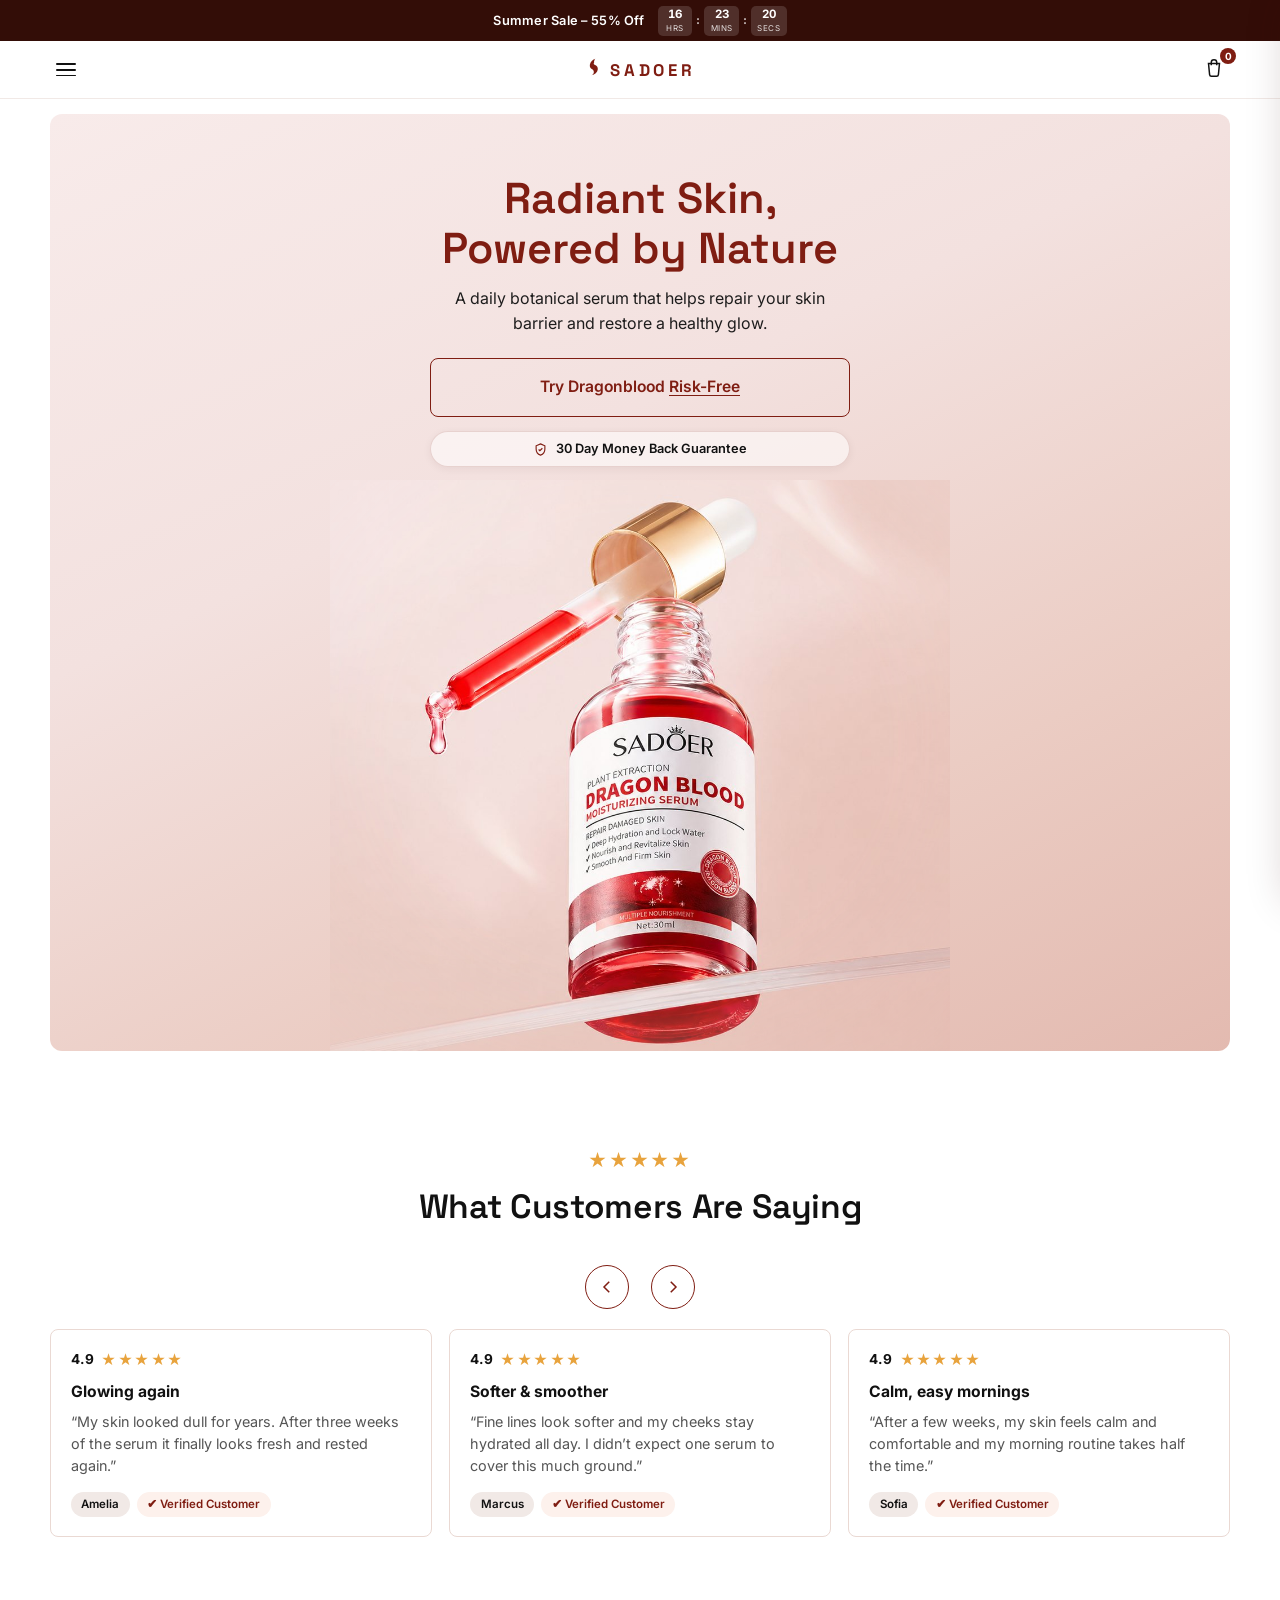
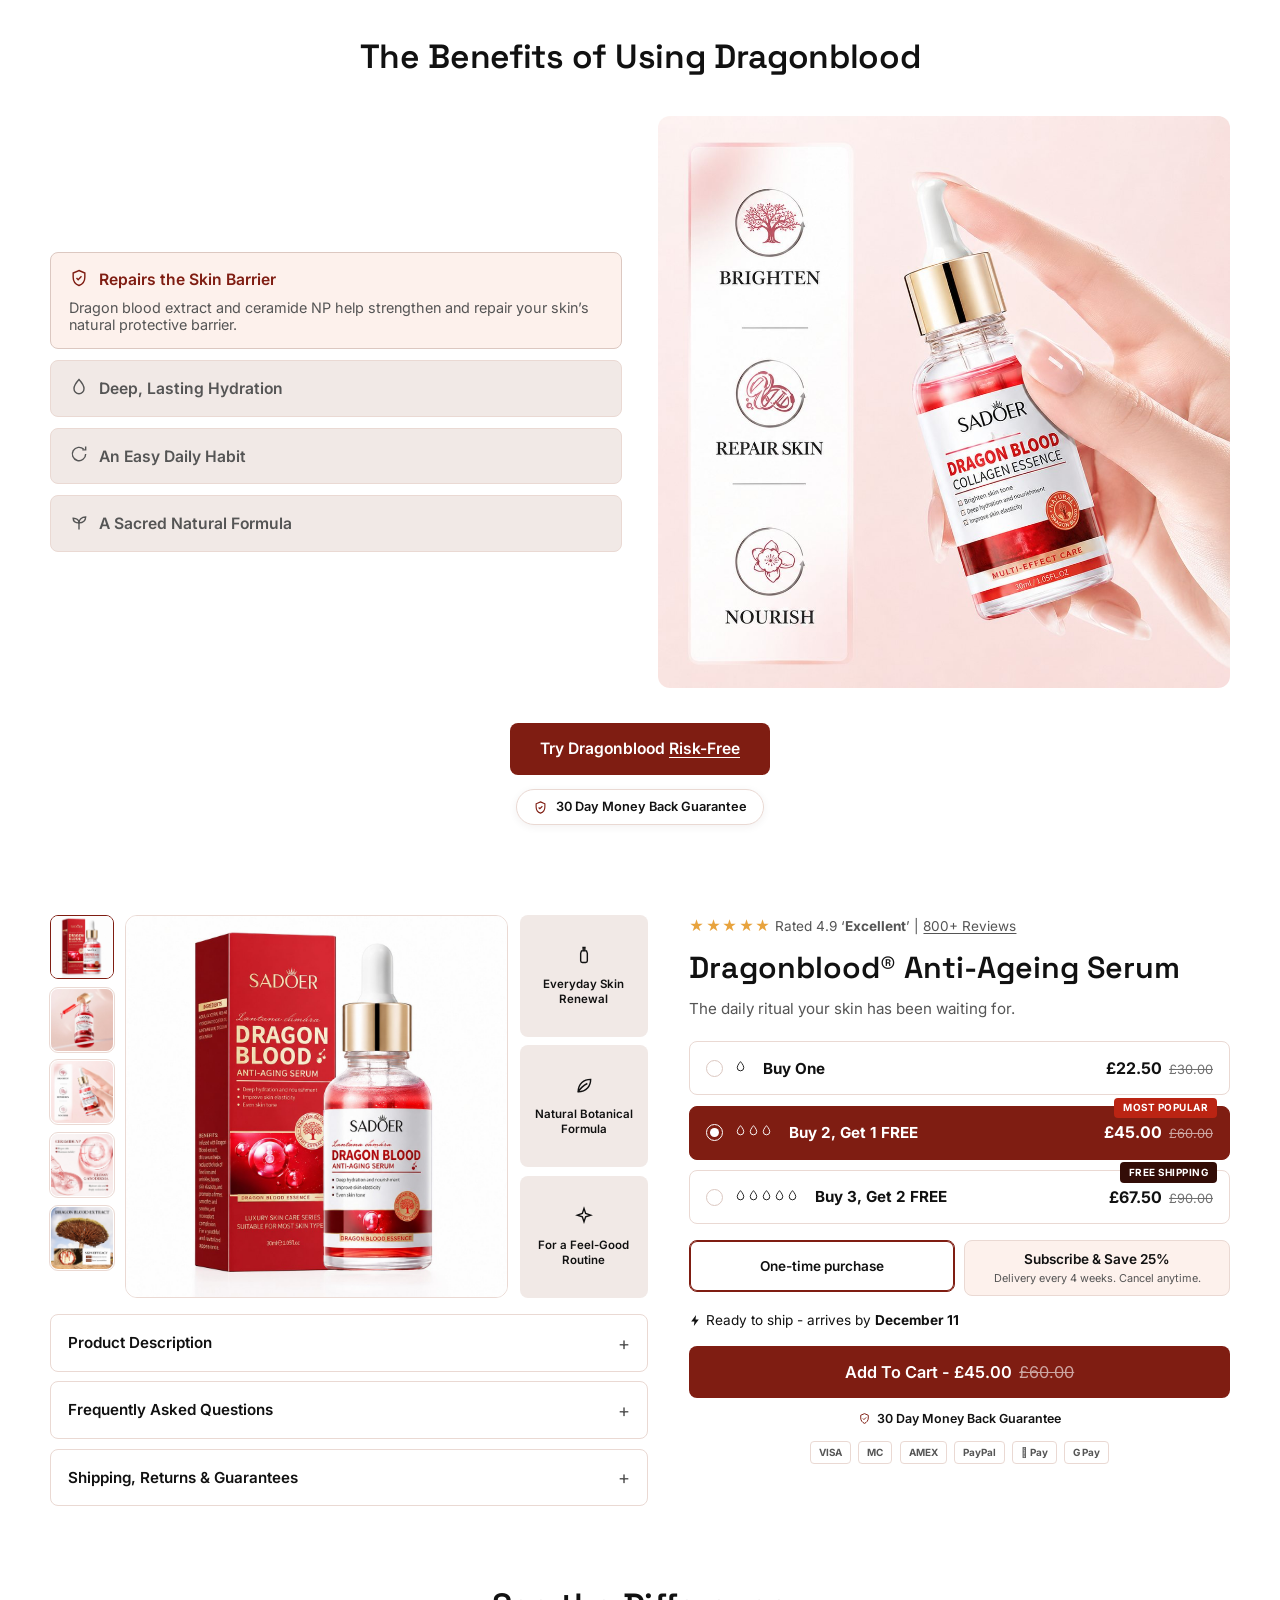
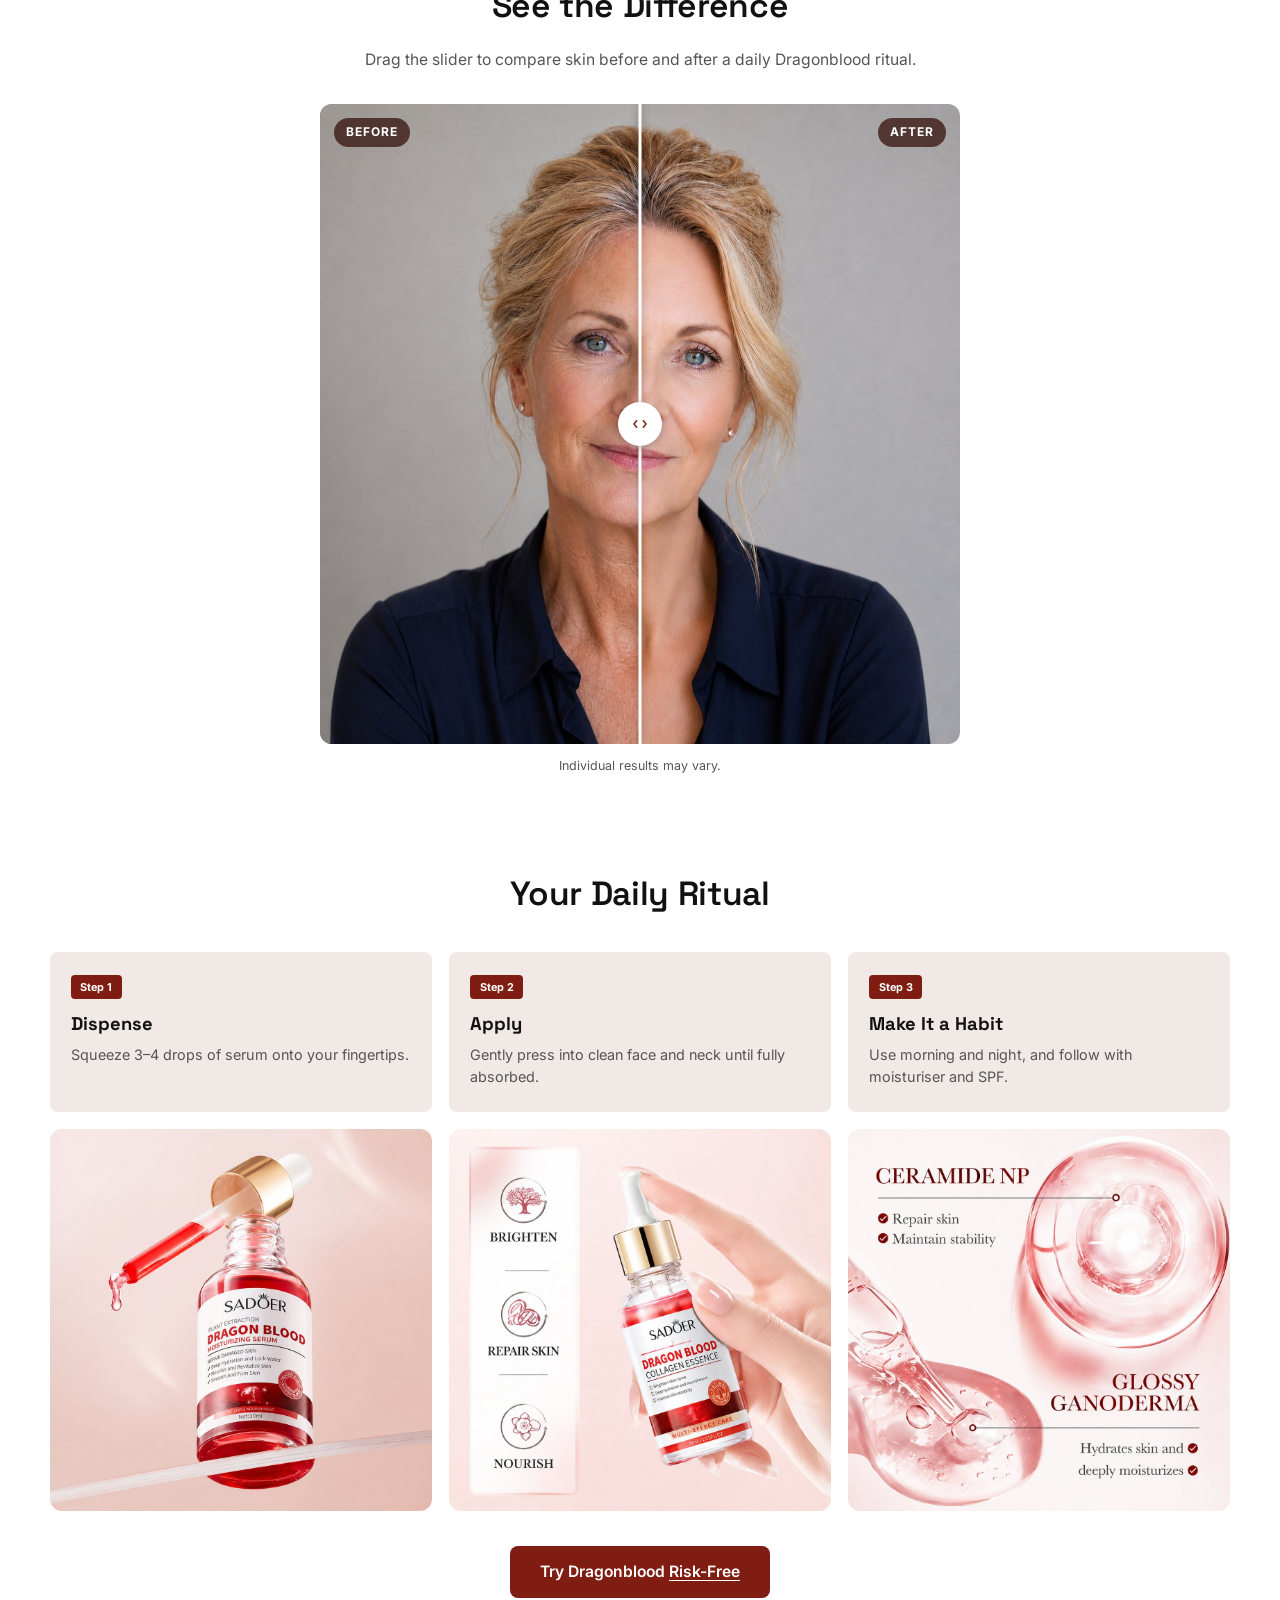
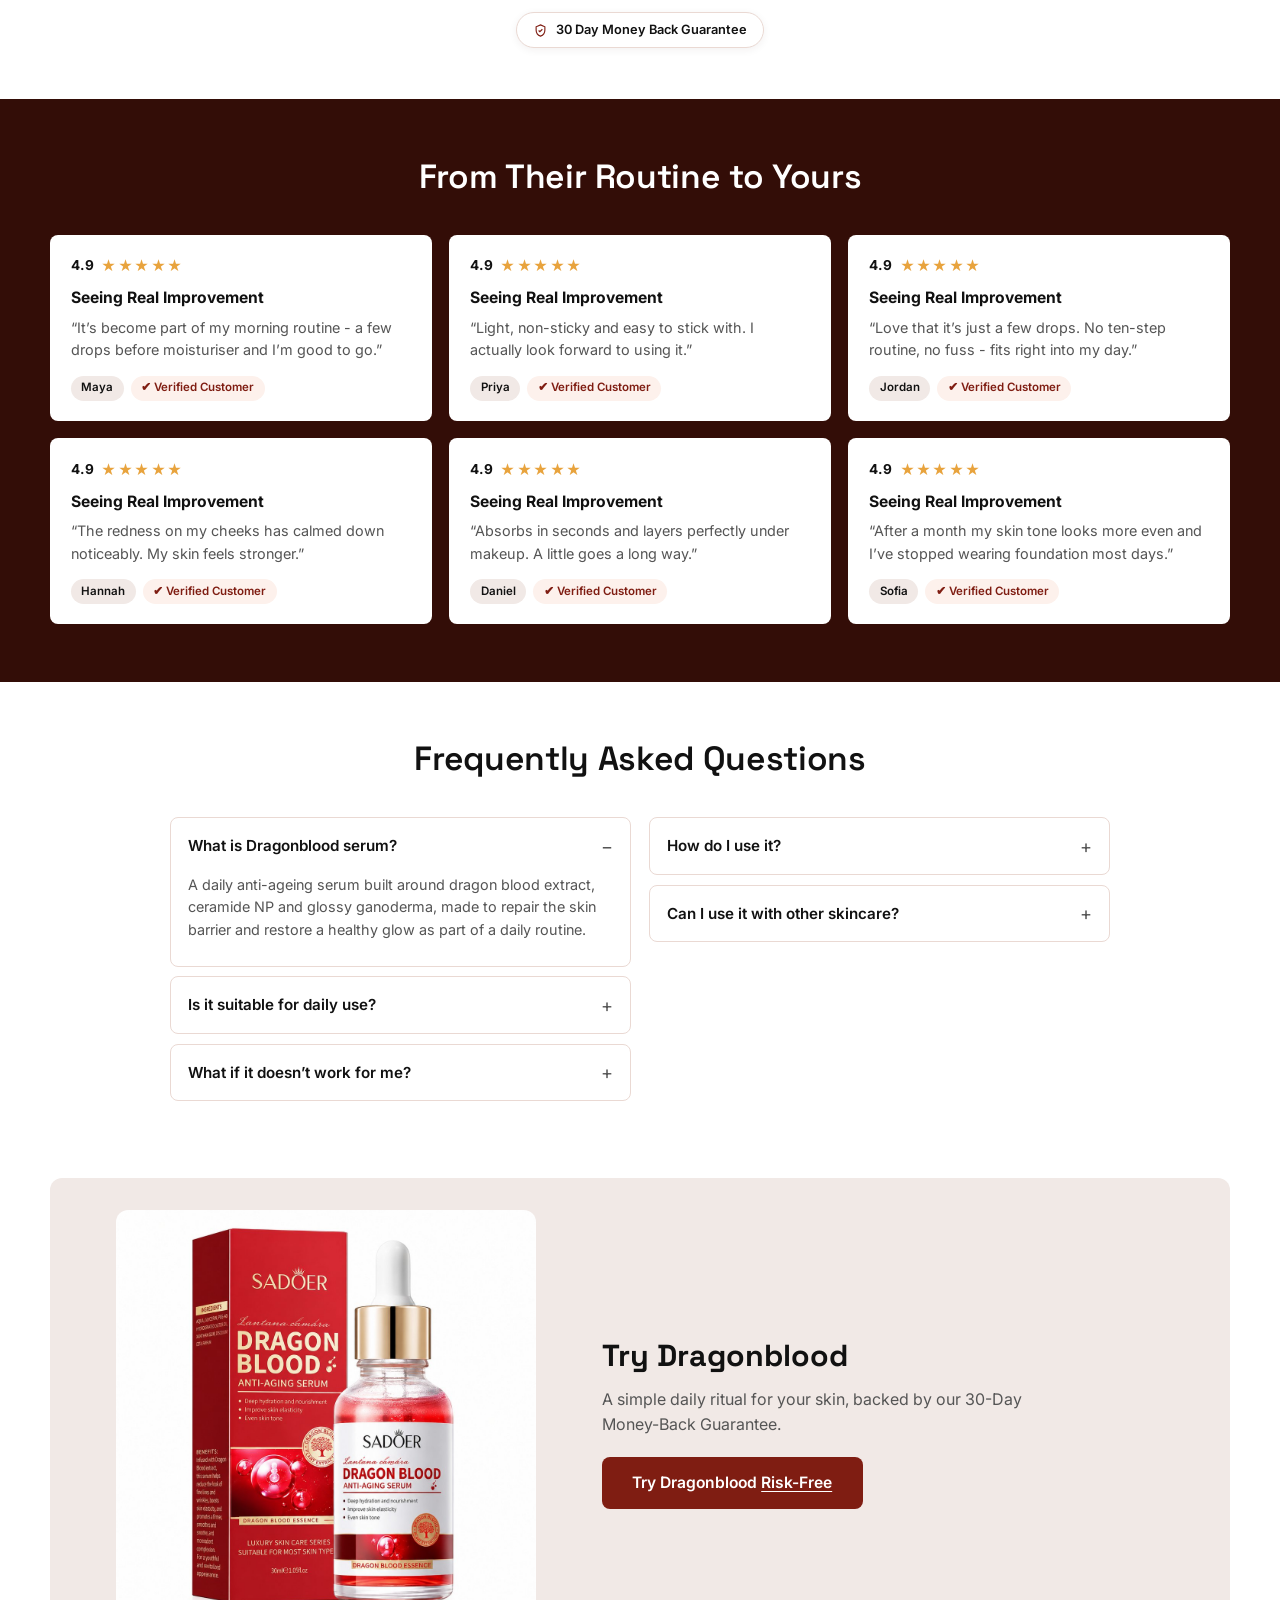
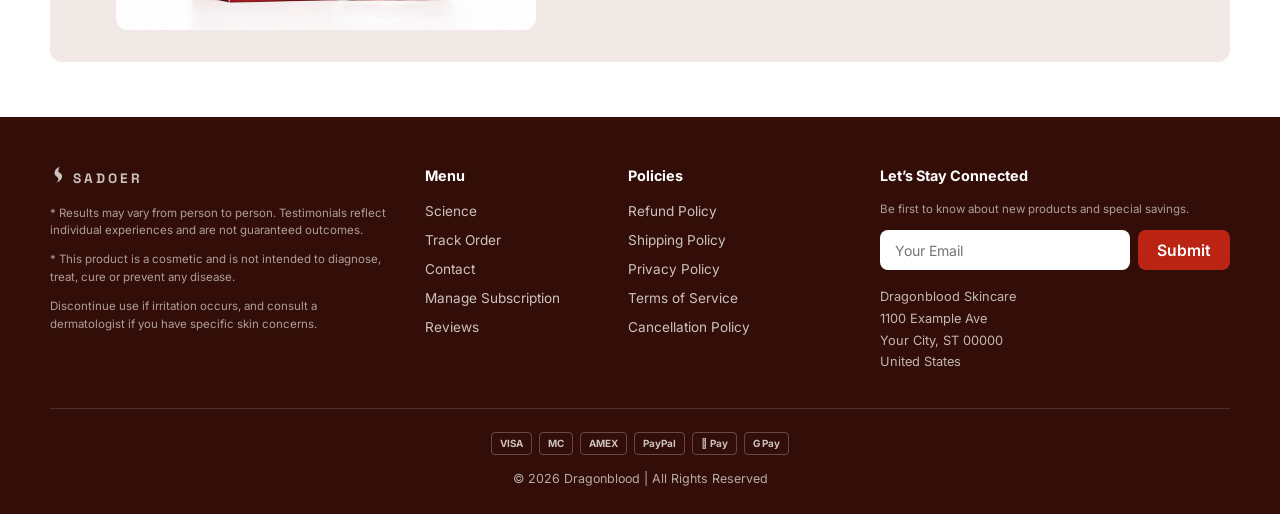
==== index.html @ 2a96d20c "Add before/after comparison slider under the buy box New 'See the Difference' section with an intera" ====
<!DOCTYPE html>
<html lang="en">
<head>
  <meta charset="UTF-8">
  <meta name="viewport" content="width=device-width, initial-scale=1.0">
  <title>Dragonblood® Anti-Ageing Serum | Radiant Skin, Powered by Nature</title>
  <meta name="description" content="Dragonblood® Anti-Ageing Serum - a daily botanical serum with dragon blood extract, ceramide NP and ganoderma to repair, hydrate and brighten your skin.">
  <link rel="preconnect" href="https://fonts.googleapis.com">
  <link rel="preconnect" href="https://fonts.gstatic.com" crossorigin>
  <link href="https://fonts.googleapis.com/css2?family=Space+Grotesk:wght@400;500;600;700&family=Inter:wght@400;500;600;700&display=swap" rel="stylesheet">
  <link rel="stylesheet" href="assets/theme.css">
  <link rel="icon" type="image/svg+xml" href="assets/favicon.svg">
  <link rel="icon" type="image/png" sizes="192x192" href="assets/favicon.png">
  <link rel="apple-touch-icon" href="assets/apple-touch-icon.png">
</head>
<body>

  <!-- ============ COUNTDOWN ANNOUNCEMENT BAR ============ -->
  <div class="countdown-bar" id="countdownBar">
    <div class="countdown-bar__inner">
      <span class="countdown-bar__label">Summer Sale &ndash; 55% Off</span>
      <div class="countdown-bar__timer" aria-label="Sale ends in">
        <span class="timer-cell"><b id="tHrs">00</b><small>Hrs</small></span>
        <span class="timer-sep">:</span>
        <span class="timer-cell"><b id="tMins">00</b><small>Mins</small></span>
        <span class="timer-sep">:</span>
        <span class="timer-cell"><b id="tSecs">00</b><small>Secs</small></span>
      </div>
    </div>
  </div>

  <!-- ============ HEADER ============ -->
  <header class="site-header" id="siteHeader">
    <div class="container site-header__inner">
      <button class="nav-toggle" id="navToggle" aria-label="Open menu" aria-expanded="false">
        <span></span><span></span><span></span>
      </button>
      <a class="logo" href="index.html"><svg viewBox="0 0 100 100" fill="currentColor" width="18" height="18"><path d="M 60 3 C 42 8, 29 22, 27 37 C 25.5 48, 30 57, 40 63 C 46 67, 49.5 72, 49 79 C 48.5 86, 44 92, 36 96.5 C 55 92, 69 79, 71 64 C 72.5 53, 67 45, 56.5 39.5 C 52 37.1, 48.9 34.9, 47.5 32.4 C 48.9 32.7, 48.7 31.9, 48.2 31.3 C 49.7 30.6, 49.7 29.5, 48.6 29.0 C 49.9 28.3, 49.9 27.6, 49.2 27.0 C 51.5 26.0, 52.0 24.9, 51.2 24.0 C 50.3 23.3, 50.0 23.0, 49.9 22.4 C 49.9 21.2, 50.3 20.5, 50.1 19.7 C 51.8 17.4, 52.4 14.8, 52.2 12.6 C 52.8 8.4, 56.0 4.8, 60 3 Z"/></svg> SADOER</a>
      <button class="cart-btn" id="cartOpen" aria-label="Open cart">
        <svg viewBox="0 0 24 24" fill="none" stroke="currentColor" stroke-width="1.6" width="22" height="22"><path d="M6 7h12l-1.2 12.2a2 2 0 0 1-2 1.8H9.2a2 2 0 0 1-2-1.8L6 7Z"/><path d="M9 9V6a3 3 0 0 1 6 0v3"/></svg>
        <span class="cart-count" id="cartCount">0</span>
      </button>
    </div>
    <nav class="menu-drawer" id="menuDrawer" aria-label="Main">
      <a href="science.html">Science</a>
      <a href="contact.html#track-order">Track Order</a>
      <a href="contact.html">Contact</a>
      <a href="manage-subscription.html">Manage Subscription</a>
      <a href="policies.html">Policies</a>
      <a href="#reviews" class="js-scroll">Reviews</a>
      <div class="menu-drawer__foot">United Kingdom | GBP £</div>
    </nav>
  </header>

  <!-- ============ HERO BANNER ============ -->
  <section class="hero">
    <div class="container">
      <div class="hero__banner hero__banner--home">
        <div class="hero__content">
          <h1>Radiant Skin,<br>Powered by Nature</h1>
          <p class="hero__sub">A daily botanical serum that helps repair your skin barrier and restore a healthy glow.</p>
          <a href="#offer" class="btn btn--hero js-scroll">Try Dragonblood <u>Risk-Free</u></a>
          <div class="guarantee-pill">
            <svg viewBox="0 0 24 24" fill="none" stroke="currentColor" stroke-width="1.8" width="15" height="15"><path d="M12 3l7 3v5c0 4.5-3 8.5-7 10-4-1.5-7-5.5-7-10V6l7-3Z"/><path d="M9 12l2 2 4-4"/></svg>
            30 Day Money Back Guarantee
          </div>
        </div>
        <img class="hero__product" src="assets/serum-dropper.jpg" alt="Dragonblood Anti-Ageing Serum with dropper" width="1100" height="1100">
      </div>
    </div>
  </section>

  <!-- ============ TESTIMONIAL STRIP ============ -->
  <section class="testimonials" id="reviews">
    <div class="container">
      <div class="stars stars--lead" aria-hidden="true">★★★★★</div>
      <h2 class="section-title">What Customers Are Saying</h2>
      <div class="carousel-nav">
        <button id="revPrev" aria-label="Previous reviews"><svg viewBox="0 0 24 24" fill="none" stroke="currentColor" stroke-width="2" width="18" height="18"><path d="M15 5l-7 7 7 7"/></svg></button>
        <button id="revNext" aria-label="Next reviews"><svg viewBox="0 0 24 24" fill="none" stroke="currentColor" stroke-width="2" width="18" height="18"><path d="M9 5l7 7-7 7"/></svg></button>
      </div>
      <div class="testimonial-track" id="reviewTrack">
        <article class="review-card">
          <div class="review-card__top"><span class="review-score">4.9</span><span class="stars">★★★★★</span></div>
          <h3>Glowing again</h3>
          <p>&ldquo;My skin looked dull for years. After three weeks of the serum it finally looks fresh and rested again.&rdquo;</p>
          <footer><span class="chip">Amelia</span><span class="chip chip--verified">✔ Verified Customer</span></footer>
        </article>
        <article class="review-card">
          <div class="review-card__top"><span class="review-score">4.9</span><span class="stars">★★★★★</span></div>
          <h3>Softer &amp; smoother</h3>
          <p>&ldquo;Fine lines look softer and my cheeks stay hydrated all day. I didn&rsquo;t expect one serum to cover this much ground.&rdquo;</p>
          <footer><span class="chip">Marcus</span><span class="chip chip--verified">✔ Verified Customer</span></footer>
        </article>
        <article class="review-card">
          <div class="review-card__top"><span class="review-score">4.9</span><span class="stars">★★★★★</span></div>
          <h3>Calm, easy mornings</h3>
          <p>&ldquo;After a few weeks, my skin feels calm and comfortable and my morning routine takes half the time.&rdquo;</p>
          <footer><span class="chip">Sofia</span><span class="chip chip--verified">✔ Verified Customer</span></footer>
        </article>
      </div>
    </div>
  </section>

  <!-- ============ BENEFITS ============ -->
  <section class="benefits">
    <div class="container">
      <h2 class="section-title">The Benefits of Using Dragonblood</h2>
      <div class="benefits__grid">
        <div class="benefits__list" id="benefitsList">
          <button class="benefit-row is-active" data-benefit="0" data-image="assets/serum-benefits.jpg">
            <span class="benefit-row__head"><span class="benefit-row__icon"><svg viewBox="0 0 24 24" fill="none" stroke="currentColor" stroke-width="1.7" width="20" height="20"><path d="M12 3l7 3v5c0 4.5-3 8.5-7 10-4-1.5-7-5.5-7-10V6l7-3Z"/><path d="M9 12l2 2 4-4"/></svg></span> Repairs the Skin Barrier</span>
            <span class="benefit-row__body">Dragon blood extract and ceramide NP help strengthen and repair your skin&rsquo;s natural protective barrier.</span>
          </button>
          <button class="benefit-row" data-benefit="1" data-image="assets/serum-ingredients.jpg">
            <span class="benefit-row__head"><span class="benefit-row__icon"><svg viewBox="0 0 24 24" fill="none" stroke="currentColor" stroke-width="1.7" width="20" height="20"><path d="M12 3s6 6.5 6 11a6 6 0 0 1-12 0c0-4.5 6-11 6-11Z"/></svg></span> Deep, Lasting Hydration</span>
            <span class="benefit-row__body">Glossy ganoderma deeply moisturises, so skin stays plump and comfortable from morning to night.</span>
          </button>
          <button class="benefit-row" data-benefit="2" data-image="assets/serum-dropper.jpg">
            <span class="benefit-row__head"><span class="benefit-row__icon"><svg viewBox="0 0 24 24" fill="none" stroke="currentColor" stroke-width="1.7" width="20" height="20"><path d="M20 12a8 8 0 1 1-2.3-5.6"/><path d="M20 3v4h-4"/></svg></span> An Easy Daily Habit</span>
            <span class="benefit-row__body">A few drops, morning and night. Simple to use every day and easy to fit into your routine.</span>
          </button>
          <button class="benefit-row" data-benefit="3" data-image="assets/tree-3.jpg">
            <span class="benefit-row__head"><span class="benefit-row__icon"><svg viewBox="0 0 24 24" fill="none" stroke="currentColor" stroke-width="1.7" width="20" height="20"><path d="M12 21v-8"/><path d="M12 13c0-4 3-7 8-7 0 4-3 7-8 7Z"/><path d="M12 13c0-3-2.5-5.5-7-5.5 0 3.5 2.5 5.5 7 5.5Z"/></svg></span> A Sacred Natural Formula</span>
            <span class="benefit-row__body">A clean, focused formula built around resin from the sacred dragon blood tree.</span>
          </button>
        </div>
        <div class="benefits__media">
          <img id="benefitsImage" src="assets/serum-benefits.jpg" alt="Dragonblood serum benefits" width="880" height="880">
        </div>
      </div>
      <div class="section-cta">
        <a href="#offer" class="btn btn--primary js-scroll">Try Dragonblood <u>Risk-Free</u></a>
        <div class="guarantee-pill guarantee-pill--light">
          <svg viewBox="0 0 24 24" fill="none" stroke="currentColor" stroke-width="1.8" width="15" height="15"><path d="M12 3l7 3v5c0 4.5-3 8.5-7 10-4-1.5-7-5.5-7-10V6l7-3Z"/><path d="M9 12l2 2 4-4"/></svg>
          30 Day Money Back Guarantee
        </div>
      </div>
    </div>
  </section>

  <!-- ============ PRODUCT / OFFER (BUY BOX) ============ -->
  <section class="product" id="offer">
    <div class="container product__inner">

      <!-- Gallery -->
      <div class="gallery-col">
        <div class="gallery">
          <div class="gallery__thumbs" id="galleryThumbs">
            <button class="thumb is-active" data-src="assets/serum-front.jpg" aria-label="View bottle front"><img src="assets/serum-front.jpg" alt=""></button>
            <button class="thumb" data-src="assets/serum-dropper.jpg" aria-label="View dropper"><img src="assets/serum-dropper.jpg" alt=""></button>
            <button class="thumb" data-src="assets/serum-benefits.jpg" aria-label="View benefits"><img src="assets/serum-benefits.jpg" alt=""></button>
            <button class="thumb" data-src="assets/serum-ingredients.jpg" aria-label="View key ingredients"><img src="assets/serum-ingredients.jpg" alt=""></button>
            <button class="thumb" data-src="assets/serum-extract.jpg" aria-label="View dragon blood extract source"><img src="assets/serum-extract.jpg" alt=""></button>
          </div>
          <div class="gallery__main">
            <img id="galleryMain" src="assets/serum-front.jpg" alt="Dragonblood Anti-Ageing Serum 30ml bottle">
          </div>
          <div class="gallery__features">
            <div class="feature-tile">
              <span class="feature-tile__icon"><svg viewBox="0 0 24 24" fill="none" stroke="currentColor" stroke-width="1.7" width="20" height="20"><path d="M10 3h4M11 3v4M13 3v4M9 7h6l1 3v9a2 2 0 0 1-2 2h-4a2 2 0 0 1-2-2v-9l1-3Z"/></svg></span>
              <span>Everyday Skin Renewal</span>
            </div>
            <div class="feature-tile">
              <span class="feature-tile__icon"><svg viewBox="0 0 24 24" fill="none" stroke="currentColor" stroke-width="1.7" width="20" height="20"><path d="M5 19C5 9 12 4 20 4c0 8-5 15-15 15Z"/><path d="M5 19c3-5 7-8 11-10"/></svg></span>
              <span>Natural Botanical Formula</span>
            </div>
            <div class="feature-tile">
              <span class="feature-tile__icon"><svg viewBox="0 0 24 24" fill="none" stroke="currentColor" stroke-width="1.7" width="20" height="20"><path d="M12 3l2 6 6 2-6 2-2 6-2-6-6-2 6-2 2-6Z"/></svg></span>
              <span>For a Feel-Good Routine</span>
            </div>
          </div>
        </div>

        <!-- Info accordions under gallery -->
        <div class="accordion accordion--product" id="productAccordion">
          <details>
            <summary>Product Description</summary>
            <div class="accordion__body">
              <p><b>What It Is</b><br>Dragonblood Anti-Ageing Serum is a lightweight botanical serum built around dragon blood extract - the deep-red resin of the dragon tree - combined with ceramide NP and glossy ganoderma. It&rsquo;s designed to repair the skin barrier, lock in moisture and smooth the look of fine lines. One bottle: 30&nbsp;ml.</p>
              <p><b>How to Use</b><br>Morning and night, apply 3&ndash;4 drops to clean, dry skin. Gently press into the face and neck until absorbed, then follow with your moisturiser and (in the morning) SPF.</p>
            </div>
          </details>
          <details>
            <summary>Frequently Asked Questions</summary>
            <div class="accordion__body">
              <p><b>What does it do?</b><br>It supports your skin&rsquo;s natural barrier, hydrates deeply and helps restore an even, healthy glow as part of a daily routine.</p>
              <p><b>Is it suitable for daily use?</b><br>Yes. The formula is lightweight and gentle, designed for use morning and night.</p>
              <p><b>Which skin types can use it?</b><br>Most skin types, including dry, combination and sensitive skin. Patch-test first if your skin is very reactive.</p>
            </div>
          </details>
          <details>
            <summary>Shipping, Returns &amp; Guarantees</summary>
            <div class="accordion__body">
              <p>We offer fast, tracked shipping. Most orders arrive within 3&ndash;5 business days. If you don&rsquo;t see or feel a difference, you&rsquo;re protected by our 30-Day Money-Back Guarantee - no questions asked.</p>
            </div>
          </details>
        </div>
      </div>

      <!-- Buy box -->
      <div class="buybox">
        <p class="rating-line"><span class="stars">★★★★★</span> Rated 4.9 &lsquo;<b>Excellent</b>&rsquo; | <a href="#reviews" class="js-scroll">800+ Reviews</a></p>
        <h2 class="buybox__title">Dragonblood® Anti-Ageing Serum</h2>
        <p class="buybox__tagline">The daily ritual your skin has been waiting for.</p>

        <!-- Bundle selector -->
        <div class="bundles" id="bundles" role="radiogroup" aria-label="Choose your bundle">
          <label class="bundle">
            <input type="radio" name="bundle" value="buy1" data-title="Buy One" data-price="22.50" data-compare="30.00" data-qty="1">
            <span class="bundle__check" aria-hidden="true"></span>
            <span class="bundle__bottles" aria-hidden="true"><svg viewBox="0 0 24 24" fill="none" stroke="currentColor" stroke-width="1.7" width="13" height="13"><path d="M12 3s6 6.5 6 11a6 6 0 0 1-12 0c0-4.5 6-11 6-11Z"/></svg></span>
            <span class="bundle__name">Buy One</span>
            <span class="bundle__right"><b class="bundle__price">£22.50</b><s class="bundle__compare">£30.00</s></span>
          </label>
          <label class="bundle">
            <input type="radio" name="bundle" value="buy2" data-title="Buy 2, Get 1 FREE" data-price="45.00" data-compare="60.00" data-qty="3" checked>
            <span class="bundle__flag">Most Popular</span>
            <span class="bundle__check" aria-hidden="true"></span>
            <span class="bundle__bottles" aria-hidden="true"><svg viewBox="0 0 24 24" fill="none" stroke="currentColor" stroke-width="1.7" width="13" height="13"><path d="M12 3s6 6.5 6 11a6 6 0 0 1-12 0c0-4.5 6-11 6-11Z"/></svg><svg viewBox="0 0 24 24" fill="none" stroke="currentColor" stroke-width="1.7" width="13" height="13"><path d="M12 3s6 6.5 6 11a6 6 0 0 1-12 0c0-4.5 6-11 6-11Z"/></svg><svg viewBox="0 0 24 24" fill="none" stroke="currentColor" stroke-width="1.7" width="13" height="13"><path d="M12 3s6 6.5 6 11a6 6 0 0 1-12 0c0-4.5 6-11 6-11Z"/></svg></span>
            <span class="bundle__name">Buy 2, Get 1 FREE</span>
            <span class="bundle__right"><b class="bundle__price">£45.00</b><s class="bundle__compare">£60.00</s></span>
          </label>
          <label class="bundle">
            <input type="radio" name="bundle" value="buy3" data-title="Buy 3, Get 2 FREE" data-price="67.50" data-compare="90.00" data-qty="5">
            <span class="bundle__flag bundle__flag--alt">Free Shipping</span>
            <span class="bundle__check" aria-hidden="true"></span>
            <span class="bundle__bottles" aria-hidden="true"><svg viewBox="0 0 24 24" fill="none" stroke="currentColor" stroke-width="1.7" width="13" height="13"><path d="M12 3s6 6.5 6 11a6 6 0 0 1-12 0c0-4.5 6-11 6-11Z"/></svg><svg viewBox="0 0 24 24" fill="none" stroke="currentColor" stroke-width="1.7" width="13" height="13"><path d="M12 3s6 6.5 6 11a6 6 0 0 1-12 0c0-4.5 6-11 6-11Z"/></svg><svg viewBox="0 0 24 24" fill="none" stroke="currentColor" stroke-width="1.7" width="13" height="13"><path d="M12 3s6 6.5 6 11a6 6 0 0 1-12 0c0-4.5 6-11 6-11Z"/></svg><svg viewBox="0 0 24 24" fill="none" stroke="currentColor" stroke-width="1.7" width="13" height="13"><path d="M12 3s6 6.5 6 11a6 6 0 0 1-12 0c0-4.5 6-11 6-11Z"/></svg><svg viewBox="0 0 24 24" fill="none" stroke="currentColor" stroke-width="1.7" width="13" height="13"><path d="M12 3s6 6.5 6 11a6 6 0 0 1-12 0c0-4.5 6-11 6-11Z"/></svg></span>
            <span class="bundle__name">Buy 3, Get 2 FREE</span>
            <span class="bundle__right"><b class="bundle__price">£67.50</b><s class="bundle__compare">£90.00</s></span>
          </label>
        </div>

        <!-- Purchase type toggle -->
        <div class="purchase-toggle" id="purchaseToggle" role="radiogroup" aria-label="Purchase type">
          <label class="purchase-opt">
            <input type="radio" name="ptype" value="onetime" checked>
            <span class="purchase-opt__label">One-time purchase</span>
          </label>
          <label class="purchase-opt">
            <input type="radio" name="ptype" value="subscribe">
            <span class="purchase-opt__label">Subscribe &amp; Save 25%<small>Delivery every 4 weeks. Cancel anytime.</small></span>
          </label>
        </div>

        <p class="ship-line"><span class="ship-line__icon"><svg viewBox="0 0 24 24" fill="currentColor" width="13" height="13" style="vertical-align:-2px"><path d="M13 2 4 14h6l-1 8 9-12h-6l1-8Z"/></svg></span> Ready to ship - arrives by <b id="arrivalDate"></b></p>

        <button class="btn btn--primary btn--block btn--atc" id="addToCart">Add To Cart - <span id="atcPrice">$59.99</span> <s id="atcCompare">$119.97</s></button>
        <p class="atc-note">
          <svg viewBox="0 0 24 24" fill="none" stroke="currentColor" stroke-width="1.8" width="13" height="13"><path d="M12 3l7 3v5c0 4.5-3 8.5-7 10-4-1.5-7-5.5-7-10V6l7-3Z"/><path d="M9 12l2 2 4-4"/></svg>
          30 Day Money Back Guarantee
        </p>
        <div class="pay-icons" aria-label="Accepted payment methods">
          <span>VISA</span><span>MC</span><span>AMEX</span><span>PayPal</span><span>&#63743; Pay</span><span>G Pay</span>
        </div>
      </div>
    </div>
  </section>

  <!-- ============ BEFORE / AFTER ============ -->
  <section class="ba">
    <div class="container">
      <h2 class="section-title">See the Difference</h2>
      <p class="sci-lead">Drag the slider to compare skin before and after a daily Dragonblood ritual.</p>
      <div class="ba-slider" id="baSlider">
        <img src="assets/after.jpg" alt="Skin after using Dragonblood serum" width="1100" height="1100">
        <img class="ba-slider__before" src="assets/before.jpg" alt="Skin before using Dragonblood serum" width="1100" height="1100">
        <div class="ba-slider__bar" aria-hidden="true"></div>
        <div class="ba-slider__grip" aria-hidden="true">
          <svg viewBox="0 0 24 24" fill="none" stroke="currentColor" stroke-width="2" width="18" height="18"><path d="M8 7l-4 5 4 5"/><path d="M16 7l4 5-4 5"/></svg>
        </div>
        <span class="ba-label ba-label--before">Before</span>
        <span class="ba-label ba-label--after">After</span>
        <input type="range" class="ba-slider__range" id="baRange" min="0" max="100" value="50" aria-label="Drag to compare before and after">
      </div>
      <p class="ba-caption">Individual results may vary.</p>
    </div>
  </section>

  <!-- ============ DAILY RITUAL ============ -->
  <section class="ritual">
    <div class="container">
      <h2 class="section-title">Your Daily Ritual</h2>
      <div class="ritual-grid">
        <article class="ritual-step">
          <div class="ritual-step__card">
            <span class="ritual-step__num">Step 1</span>
            <h3>Dispense</h3>
            <p>Squeeze 3&ndash;4 drops of serum onto your fingertips.</p>
          </div>
          <div class="ritual-step__photo"><img src="assets/serum-dropper.jpg" alt="Dropper with dragon blood serum"></div>
        </article>
        <article class="ritual-step">
          <div class="ritual-step__card">
            <span class="ritual-step__num">Step 2</span>
            <h3>Apply</h3>
            <p>Gently press into clean face and neck until fully absorbed.</p>
          </div>
          <div class="ritual-step__photo"><img src="assets/serum-benefits.jpg" alt="Serum benefits - brighten, repair skin, nourish"></div>
        </article>
        <article class="ritual-step">
          <div class="ritual-step__card">
            <span class="ritual-step__num">Step 3</span>
            <h3>Make It a Habit</h3>
            <p>Use morning and night, and follow with moisturiser and SPF.</p>
          </div>
          <div class="ritual-step__photo"><img src="assets/serum-ingredients.jpg" alt="Key ingredients - ceramide NP and glossy ganoderma"></div>
        </article>
      </div>
      <div class="section-cta">
        <a href="#offer" class="btn btn--primary js-scroll">Try Dragonblood <u>Risk-Free</u></a>
        <div class="guarantee-pill guarantee-pill--light">
          <svg viewBox="0 0 24 24" fill="none" stroke="currentColor" stroke-width="1.8" width="15" height="15"><path d="M12 3l7 3v5c0 4.5-3 8.5-7 10-4-1.5-7-5.5-7-10V6l7-3Z"/><path d="M9 12l2 2 4-4"/></svg>
          30 Day Money Back Guarantee
        </div>
      </div>
    </div>
  </section>

  <!-- ============ REVIEW WALL (DARK) ============ -->
  <section class="review-wall">
    <div class="container">
      <h2 class="section-title section-title--light">From Their Routine to Yours</h2>
      <div class="testimonial-grid testimonial-grid--wall" id="reviewWall">
        <article class="review-card">
          <div class="review-card__top"><span class="review-score">4.9</span><span class="stars">★★★★★</span></div>
          <h3>Seeing Real Improvement</h3>
          <p>&ldquo;It&rsquo;s become part of my morning routine - a few drops before moisturiser and I&rsquo;m good to go.&rdquo;</p>
          <footer><span class="chip">Maya</span><span class="chip chip--verified">✔ Verified Customer</span></footer>
        </article>
        <article class="review-card">
          <div class="review-card__top"><span class="review-score">4.9</span><span class="stars">★★★★★</span></div>
          <h3>Seeing Real Improvement</h3>
          <p>&ldquo;Light, non-sticky and easy to stick with. I actually look forward to using it.&rdquo;</p>
          <footer><span class="chip">Priya</span><span class="chip chip--verified">✔ Verified Customer</span></footer>
        </article>
        <article class="review-card">
          <div class="review-card__top"><span class="review-score">4.9</span><span class="stars">★★★★★</span></div>
          <h3>Seeing Real Improvement</h3>
          <p>&ldquo;Love that it&rsquo;s just a few drops. No ten-step routine, no fuss - fits right into my day.&rdquo;</p>
          <footer><span class="chip">Jordan</span><span class="chip chip--verified">✔ Verified Customer</span></footer>
        </article>
        <article class="review-card">
          <div class="review-card__top"><span class="review-score">4.9</span><span class="stars">★★★★★</span></div>
          <h3>Seeing Real Improvement</h3>
          <p>&ldquo;The redness on my cheeks has calmed down noticeably. My skin feels stronger.&rdquo;</p>
          <footer><span class="chip">Hannah</span><span class="chip chip--verified">✔ Verified Customer</span></footer>
        </article>
        <article class="review-card">
          <div class="review-card__top"><span class="review-score">4.9</span><span class="stars">★★★★★</span></div>
          <h3>Seeing Real Improvement</h3>
          <p>&ldquo;Absorbs in seconds and layers perfectly under makeup. A little goes a long way.&rdquo;</p>
          <footer><span class="chip">Daniel</span><span class="chip chip--verified">✔ Verified Customer</span></footer>
        </article>
        <article class="review-card">
          <div class="review-card__top"><span class="review-score">4.9</span><span class="stars">★★★★★</span></div>
          <h3>Seeing Real Improvement</h3>
          <p>&ldquo;After a month my skin tone looks more even and I&rsquo;ve stopped wearing foundation most days.&rdquo;</p>
          <footer><span class="chip">Sofia</span><span class="chip chip--verified">✔ Verified Customer</span></footer>
        </article>
      </div>
    </div>
  </section>

  <!-- ============ FAQ ============ -->
  <section class="faq">
    <div class="container">
      <h2 class="section-title">Frequently Asked Questions</h2>
      <div class="faq__cols">
        <div class="accordion accordion--faq">
          <details open>
            <summary>What is Dragonblood serum?</summary>
            <div class="accordion__body"><p>A daily anti-ageing serum built around dragon blood extract, ceramide NP and glossy ganoderma, made to repair the skin barrier and restore a healthy glow as part of a daily routine.</p></div>
          </details>
          <details>
            <summary>Is it suitable for daily use?</summary>
            <div class="accordion__body"><p>Yes, it is designed to fit into a simple daily skincare routine, morning and night.</p></div>
          </details>
          <details>
            <summary>What if it doesn&rsquo;t work for me?</summary>
            <div class="accordion__body"><p>You&rsquo;re covered by our 30-Day Money-Back Guarantee - contact us for a full refund, no questions asked.</p></div>
          </details>
        </div>
        <div class="accordion accordion--faq">
          <details>
            <summary>How do I use it?</summary>
            <div class="accordion__body"><p>Apply 3&ndash;4 drops to clean skin morning and night, then follow with moisturiser and SPF in the morning.</p></div>
          </details>
          <details>
            <summary>Can I use it with other skincare?</summary>
            <div class="accordion__body"><p>In most routines yes - apply after cleansing, before moisturiser. Introduce gradually if you use strong actives.</p></div>
          </details>
        </div>
      </div>
    </div>
  </section>

  <!-- ============ FINAL GUARANTEE CTA ============ -->
  <section class="guarantee">
    <div class="container">
      <div class="guarantee__card">
        <div class="guarantee__media">
          <img src="assets/serum-front.jpg" alt="Dragonblood Anti-Ageing Serum with packaging">
        </div>
        <div class="guarantee__copy">
          <h2>Try Dragonblood</h2>
          <p>A simple daily ritual for your skin, backed by our 30-Day Money-Back Guarantee.</p>
          <a href="#offer" class="btn btn--primary js-scroll">Try Dragonblood <u>Risk-Free</u></a>
        </div>
      </div>
    </div>
  </section>

  <!-- ============ FOOTER ============ -->
  <footer class="site-footer">
    <div class="container">
      <div class="footer-grid">
        <div class="footer-col footer-col--brand">
          <a class="logo logo--footer" href="index.html"><svg viewBox="0 0 100 100" fill="currentColor" width="17" height="17"><path d="M 60 3 C 42 8, 29 22, 27 37 C 25.5 48, 30 57, 40 63 C 46 67, 49.5 72, 49 79 C 48.5 86, 44 92, 36 96.5 C 55 92, 69 79, 71 64 C 72.5 53, 67 45, 56.5 39.5 C 52 37.1, 48.9 34.9, 47.5 32.4 C 48.9 32.7, 48.7 31.9, 48.2 31.3 C 49.7 30.6, 49.7 29.5, 48.6 29.0 C 49.9 28.3, 49.9 27.6, 49.2 27.0 C 51.5 26.0, 52.0 24.9, 51.2 24.0 C 50.3 23.3, 50.0 23.0, 49.9 22.4 C 49.9 21.2, 50.3 20.5, 50.1 19.7 C 51.8 17.4, 52.4 14.8, 52.2 12.6 C 52.8 8.4, 56.0 4.8, 60 3 Z"/></svg> SADOER</a>
          <p>* Results may vary from person to person. Testimonials reflect individual experiences and are not guaranteed outcomes.</p>
          <p>* This product is a cosmetic and is not intended to diagnose, treat, cure or prevent any disease.</p>
          <p>Discontinue use if irritation occurs, and consult a dermatologist if you have specific skin concerns.</p>
        </div>
        <div class="footer-col">
          <h4>Menu</h4>
          <a href="science.html">Science</a>
          <a href="contact.html#track-order">Track Order</a>
          <a href="contact.html">Contact</a>
          <a href="manage-subscription.html">Manage Subscription</a>
          <a href="#reviews" class="js-scroll">Reviews</a>
        </div>
        <div class="footer-col">
          <h4>Policies</h4>
          <a href="policies.html#refunds">Refund Policy</a>
          <a href="policies.html#shipping">Shipping Policy</a>
          <a href="policies.html#privacy">Privacy Policy</a>
          <a href="policies.html#terms">Terms of Service</a>
          <a href="policies.html#cancellation">Cancellation Policy</a>
        </div>
        <div class="footer-col footer-col--news">
          <h4>Let&rsquo;s Stay Connected</h4>
          <p>Be first to know about new products and special savings.</p>
          <form class="newsletter" id="newsletterForm">
            <input type="email" placeholder="Your Email" required aria-label="Email address">
            <button class="btn btn--primary" type="submit">Submit</button>
          </form>
          <p class="newsletter__thanks is-hidden" id="newsletterThanks">Thanks - you&rsquo;re on the list! 🎉</p>
          <address>
            Dragonblood Skincare<br>
            1100 Example Ave<br>
            Your City, ST 00000<br>
            United States
          </address>
        </div>
      </div>
      <div class="footer-legal">
        <div class="pay-icons pay-icons--footer" aria-label="Accepted payment methods">
          <span>VISA</span><span>MC</span><span>AMEX</span><span>PayPal</span><span>&#63743; Pay</span><span>G Pay</span>
        </div>
        <p class="copyright">© 2026 Dragonblood | All Rights Reserved</p>
      </div>
    </div>
  </footer>

  <!-- ============ STICKY MOBILE ATC ============ -->
  <div class="sticky-atc" id="stickyAtc" aria-hidden="true">
    <img src="assets/serum-front.jpg" alt="">
    <div class="sticky-atc__info">
      <b>Dragonblood® Serum</b>
      <span id="stickyPrice">£45.00</span>
    </div>
    <a href="#offer" class="btn btn--primary js-scroll">Get Offer</a>
  </div>

  <!-- ============ CART DRAWER ============ -->
  <div class="cart-overlay" id="cartOverlay" hidden></div>
  <aside class="cart-drawer" id="cartDrawer" aria-label="Shopping cart" aria-hidden="true">
    <header class="cart-drawer__head">
      <h3>Your Cart</h3>
      <button class="cart-drawer__close" id="cartClose" aria-label="Close cart">✕</button>
    </header>
    <div class="cart-drawer__body" id="cartBody">
      <p class="cart-empty" id="cartEmpty">Your Cart Is Empty<br><button class="btn btn--ghost js-continue" id="continueShopping">Continue Shopping</button></p>
      <ul class="cart-items" id="cartItems"></ul>
    </div>
    <footer class="cart-drawer__foot" id="cartFoot" hidden>
      <div class="cart-total"><span>Subtotal</span><b id="cartTotal">$0.00</b></div>
      <p class="cart-note">Shipping calculated at checkout · 30 Day Money Back Guarantee</p>
      <button class="btn btn--primary btn--block" id="checkoutBtn">Checkout</button>
    </footer>
  </aside>

  <script src="assets/theme.js"></script>
</body>
</html>
---- assets/theme.css ----
/* ==========================================================================
   Dragonblood® storefront - layout matched to a one-product DTC funnel,
   brand greens remapped to blood reds.
   ========================================================================== */

:root {
  /* red palette (mapped from the reference's green tokens at equal depth) */
  --red-950: #330d07;   /* announcement bar, near-black red   (was #062d1e) */
  --red-900: #7f1d12;   /* primary buttons, dark sections     (was #154b32) */
  --red-800: #96261a;   /* hover / secondary dark             (was #1d583e) */
  --accent:  #bb2413;   /* bundle accent                      (was #199b62) */
  --accent-soft: #e05c4a;
  --tint:    #fdf1ec;   /* pale red tint                      (was #f2fffa) */
  --sage:    #ead9d3;   /* soft border                        (was #dce4e0) */
  --sage-2:  #dcc8c1;   /* border-2                           (was #d3ddd8) */
  --mist:    #f1e9e6;   /* light gray-red bg                  (was #eaefed) */
  --ink: #111111;
  --ink-soft: #555555;
  --white: #ffffff;
  --gold: #e8a33d;
  --radius: 12px;
  --radius-sm: 8px;
  --font-display: "Space Grotesk", "Inter", sans-serif;
  --font-body: "Inter", -apple-system, BlinkMacSystemFont, "Segoe UI", sans-serif;
}

* { margin: 0; padding: 0; box-sizing: border-box; }
html { scroll-behavior: smooth; }
body {
  font-family: var(--font-body);
  color: var(--ink);
  background: var(--white);
  line-height: 1.55;
  -webkit-font-smoothing: antialiased;
}
img { max-width: 100%; height: auto; display: block; }
a { color: inherit; text-decoration: none; }
button { font-family: inherit; cursor: pointer; }

.container { width: min(1180px, 94%); margin-inline: auto; }
.is-hidden { display: none !important; }

/* ---------- typography ---------- */
h1, h2, h3, .logo { font-family: var(--font-display); }
.section-title {
  font-size: clamp(1.5rem, 3vw, 2.1rem);
  font-weight: 600;
  text-align: center;
  margin-bottom: 2rem;
  color: var(--ink);
  letter-spacing: -0.01em;
}
.section-title--light { color: #fff; }

/* ---------- buttons ---------- */
.btn {
  display: inline-block;
  border: 0;
  border-radius: var(--radius-sm);
  font-weight: 600;
  font-size: 0.98rem;
  padding: 0.85rem 1.9rem;
  transition: background 0.15s ease, transform 0.15s ease;
  text-align: center;
}
.btn u { text-underline-offset: 3px; }
.btn--primary { background: var(--red-900); color: #fff; }
.btn--primary:hover { background: var(--red-800); }
.btn--ghost {
  background: transparent;
  color: var(--red-900);
  border: 1.5px solid var(--red-900);
}
.btn--ghost:hover { background: var(--tint); }
.btn--block { display: block; width: 100%; }

/* ---------- guarantee pill ---------- */
.guarantee-pill {
  display: inline-flex; align-items: center; gap: 0.45rem;
  background: #fff;
  border: 1px solid var(--sage);
  border-radius: 999px;
  padding: 0.45rem 1rem;
  font-size: 0.8rem; font-weight: 600; color: var(--ink);
  box-shadow: 0 2px 8px rgba(51, 13, 7, 0.06);
}
.guarantee-pill svg { color: var(--red-900); flex: none; }
.guarantee-pill--light { margin-top: 0.9rem; }

/* ---------- countdown bar ---------- */
.countdown-bar {
  background: var(--red-950);
  color: #fff;
  padding: 0.35rem 1rem;
}
.countdown-bar__inner {
  display: flex; align-items: center; justify-content: center;
  gap: 0.9rem; flex-wrap: wrap;
}
.countdown-bar__label { font-weight: 600; font-size: 0.8rem; letter-spacing: 0.02em; }
.countdown-bar__timer { display: flex; align-items: center; gap: 0.25rem; }
.timer-cell {
  display: inline-flex; flex-direction: column; align-items: center;
  background: rgba(255, 255, 255, 0.14);
  border-radius: 5px; padding: 0.1rem 0.4rem; min-width: 34px;
}
.timer-cell b { font-size: 0.72rem; line-height: 1.25; font-variant-numeric: tabular-nums; }
.timer-cell small { font-size: 0.5rem; text-transform: uppercase; letter-spacing: 0.06em; opacity: 0.85; }
.timer-sep { font-weight: 700; opacity: 0.7; font-size: 0.75rem; }

/* ---------- header ---------- */
.site-header {
  position: sticky; top: 0; z-index: 60;
  background: #fff;
  border-bottom: 1px solid var(--mist);
}
.site-header__inner {
  display: grid;
  grid-template-columns: 1fr auto 1fr;
  align-items: center;
  padding: 0.7rem 0;
}
.nav-toggle {
  justify-self: start;
  display: flex; background: none; border: 0;
  flex-direction: column; gap: 4px; padding: 6px;
}
.nav-toggle span { width: 20px; height: 1.8px; background: var(--ink); border-radius: 2px; }
.logo {
  justify-self: center;
  font-size: 1.05rem; font-weight: 700;
  color: var(--red-900);
  letter-spacing: 0.22em;
}
.logo--footer { color: #fff; letter-spacing: 0.22em; font-size: 1rem; }
.cart-btn {
  justify-self: end;
  position: relative; background: none; border: 0;
  color: var(--ink); padding: 0.3rem;
}
.cart-count {
  position: absolute; top: -4px; right: -6px;
  background: var(--red-900); color: #fff;
  font-size: 0.62rem; font-weight: 700;
  border-radius: 999px; min-width: 16px; height: 16px;
  display: grid; place-items: center; padding: 0 4px;
}
.menu-drawer {
  display: none;
  position: fixed;
  inset: 0;
  top: var(--header-h, 57px);
  z-index: 55;
  background: #fff;
  flex-direction: column;
  padding: 1.6rem 0 0;
  overflow-y: auto;
}
.menu-drawer.is-open { display: flex; }
.menu-drawer a {
  padding: 0.95rem 6%;
  font-weight: 500;
  font-size: 1.45rem;
  font-family: var(--font-display);
  color: var(--ink);
}
.menu-drawer a:hover { background: var(--tint); color: var(--red-900); }
.menu-drawer__foot {
  margin-top: auto;
  background: var(--mist);
  border-radius: var(--radius) var(--radius) 0 0;
  padding: 1.4rem 6% 2.2rem;
  font-size: 0.95rem;
  color: var(--ink-soft);
}
.nav-toggle span { transition: transform 0.2s ease, opacity 0.2s ease; }
.nav-toggle.is-open span:nth-child(1) { transform: translateY(6px) rotate(45deg); }
.nav-toggle.is-open span:nth-child(2) { opacity: 0; }
.nav-toggle.is-open span:nth-child(3) { transform: translateY(-5.6px) rotate(-45deg); }
/* inline nav used on secondary pages */
.site-nav { justify-self: end; display: flex; gap: 1.3rem; }
.site-nav a { font-weight: 500; font-size: 0.9rem; color: var(--ink-soft); }
.site-nav a:hover { color: var(--red-900); }
.site-header__inner:has(.site-nav) { grid-template-columns: auto 1fr; }

/* ---------- hero banner ---------- */
.hero { padding: 0.9rem 0 2.6rem; background: #fff; }
.hero__banner {
  position: relative;
  border-radius: var(--radius);
  overflow: hidden;
  min-height: 430px;
  background: var(--tint);
  display: flex; align-items: center;
}
.hero__photo {
  position: absolute; inset: 0;
  width: 100%; height: 100%;
  object-fit: cover;
  object-position: 70% center;
}
.hero__scrim {
  position: absolute; inset: 0;
  background: linear-gradient(90deg, rgba(253, 244, 245, 0.96) 0%, rgba(253, 244, 245, 0.72) 42%, rgba(253, 244, 245, 0) 72%);
}
.hero__content {
  position: relative;
  padding: 3rem clamp(1.5rem, 5vw, 4rem);
  max-width: 34rem;
  color: var(--ink);
}
.hero__content h1 { color: var(--red-900); }
/* science page keeps the dark cinematic hero */
.hero__banner--science .hero__scrim {
  background: linear-gradient(90deg, rgba(51, 13, 7, 0.78) 0%, rgba(51, 13, 7, 0.42) 45%, rgba(51, 13, 7, 0.05) 75%);
}
.hero__banner--science .hero__content { color: #fff; }
.hero__banner--science .hero__content h1 { color: #fff; }
.hero__content h1 {
  font-size: clamp(1.9rem, 3.6vw, 2.7rem);
  font-weight: 600; line-height: 1.15;
  margin-bottom: 0.8rem;
}
.hero__sub { font-size: 1rem; opacity: 0.94; margin-bottom: 1.4rem; max-width: 26rem; }
.hero .guarantee-pill { display: flex; width: fit-content; margin-top: 0.9rem; }


/* home cover: centered copy above, product below, seamless bg */
.hero__banner--home {
  flex-direction: column;
  align-items: center;
  text-align: center;
  background: linear-gradient(155deg, #f8ebea 0%, #f3e1df 38%, #ebccc3 72%, #e3bab0 100%);
  padding-top: 2.6rem;
  min-height: 0;
}
.hero__banner--home .hero__content {
  padding: 1.2rem clamp(1.2rem, 4vw, 3rem) 0.4rem;
  max-width: 40rem;
  display: grid; justify-items: center;
}
.hero__banner--home .hero__sub { margin-inline: auto; }
.hero__banner--home .btn--hero {
  background: transparent;
  color: var(--red-900);
  border: 1.8px solid var(--red-900);
  min-width: min(420px, 80vw);
  padding: 1rem 2rem;
}
.hero__banner--home .btn--hero:hover { background: rgba(127, 29, 18, 0.06); }
.hero__banner--home .guarantee-pill {
  background: rgba(255, 255, 255, 0.55);
  border-color: rgba(127, 29, 18, 0.15);
  min-width: min(420px, 80vw);
  justify-content: center;
}
.hero__product {
  width: min(620px, 100%);
  margin-top: 0.4rem;
  display: block;
  aspect-ratio: 1 / 0.92;
  object-fit: cover;
  object-position: 56% 42%;
  -webkit-mask-image: radial-gradient(105% 105% at 50% 46%, #000 38%, transparent 86%);
  mask-image: radial-gradient(105% 105% at 50% 46%, #000 38%, transparent 86%);
}

/* ---------- testimonial cards ---------- */
.testimonials { padding: 3.4rem 0; }
.stars { color: var(--gold); letter-spacing: 0.1em; font-size: 0.9rem; }
.stars--lead { text-align: center; font-size: 1.15rem; margin-bottom: 0.4rem; }
.testimonial-grid { display: grid; grid-template-columns: repeat(3, 1fr); gap: 1.1rem; }
.review-card {
  background: #fff;
  border: 1px solid var(--sage);
  border-radius: var(--radius-sm);
  padding: 1.2rem 1.25rem;
  display: flex; flex-direction: column;
}
.review-card__top { display: flex; align-items: center; gap: 0.45rem; margin-bottom: 0.55rem; }
.review-score { font-weight: 700; font-size: 0.85rem; }
.review-card h3 { font-size: 0.98rem; margin-bottom: 0.4rem; font-family: var(--font-body); font-weight: 700; }
.review-card p { font-size: 0.9rem; color: var(--ink-soft); flex: 1; }
.review-card footer { margin-top: 0.9rem; display: flex; gap: 0.45rem; flex-wrap: wrap; }
.chip {
  display: inline-block;
  background: var(--mist);
  border-radius: 999px;
  font-size: 0.72rem; font-weight: 600;
  padding: 0.22rem 0.65rem;
  color: var(--ink);
}
.chip--verified { background: var(--tint); color: var(--red-900); }

/* ---------- review carousel ---------- */
.carousel-nav {
  display: flex; justify-content: center; gap: 1.4rem;
  margin-bottom: 1.2rem;
}
.carousel-nav button {
  width: 44px; height: 44px;
  border-radius: 50%;
  border: 1.5px solid var(--red-900);
  background: #fff; color: var(--red-900);
  display: grid; place-items: center;
  transition: background 0.15s;
}
.carousel-nav button:hover { background: var(--tint); }
.testimonial-track {
  display: flex; gap: 1.1rem;
  overflow-x: auto;
  scroll-snap-type: x mandatory;
  scroll-behavior: smooth;
  -webkit-overflow-scrolling: touch;
  scrollbar-width: none;
  padding-bottom: 0.3rem;
}
.testimonial-track::-webkit-scrollbar { display: none; }
.testimonial-track .review-card {
  flex: 0 0 calc((100% - 2.2rem) / 3);
  scroll-snap-align: start;
}
@media (max-width: 900px) {
  .testimonial-track .review-card { flex: 0 0 calc((100% - 1.1rem) / 2); }
}
@media (max-width: 640px) {
  .testimonial-track .review-card { flex: 0 0 100%; }
}

/* ---------- benefits ---------- */
.benefits { padding: 2.2rem 0 3.2rem; }
.benefits__grid {
  display: grid; grid-template-columns: 1fr 1fr; gap: 2.2rem;
  align-items: center;
}
.benefits__list { display: grid; gap: 0.7rem; }
.benefit-row {
  text-align: left;
  border: 1px solid var(--sage);
  background: var(--mist);
  border-radius: var(--radius-sm);
  padding: 0.95rem 1.15rem;
  transition: background 0.2s, border-color 0.2s;
}
.benefit-row__head {
  display: flex; align-items: center; gap: 0.6rem;
  font-weight: 600; font-size: 0.98rem; color: var(--ink-soft);
}
.benefit-row__icon { font-size: 1.05rem; }
.benefit-row__body {
  display: none;
  margin-top: 0.45rem;
  font-size: 0.9rem; color: var(--ink-soft);
}
.benefit-row.is-active {
  background: var(--tint);
  border-color: var(--sage-2);
}
.benefit-row.is-active .benefit-row__head { color: var(--red-900); }
.benefit-row.is-active .benefit-row__body { display: block; }
.benefits__media img {
  border-radius: var(--radius);
  width: 100%;
  aspect-ratio: 1 / 1;
  object-fit: cover;
}
.section-cta { text-align: center; margin-top: 2.2rem; display: grid; justify-items: center; gap: 0; }

/* ---------- product / buy box ---------- */
.product { padding: 2.4rem 0 3.4rem; }
.product__inner {
  display: grid; grid-template-columns: 1.05fr 0.95fr; gap: 2.6rem;
  align-items: start;
}
.gallery { display: grid; grid-template-columns: 64px 1fr 128px; gap: 0.7rem; }
.gallery__thumbs { display: flex; flex-direction: column; gap: 0.55rem; }
.thumb {
  border: 1.5px solid transparent; border-radius: 8px;
  overflow: hidden; padding: 0; background: #fff;
  outline: 1px solid var(--sage);
}
.thumb img { aspect-ratio: 1; object-fit: cover; width: 100%; }
.thumb.is-active { border-color: var(--red-900); outline: none; }
.gallery__main {
  border-radius: var(--radius);
  overflow: hidden;
  border: 1px solid var(--sage);
  background: #fff;
}
.gallery__main img { width: 100%; aspect-ratio: 1; object-fit: cover; }
.gallery__features { display: flex; flex-direction: column; gap: 0.55rem; }
.feature-tile {
  flex: 1;
  background: var(--mist);
  border-radius: var(--radius-sm);
  display: flex; flex-direction: column; align-items: center; justify-content: center;
  gap: 0.35rem;
  text-align: center;
  font-size: 0.72rem; font-weight: 600; color: var(--ink);
  padding: 0.6rem 0.5rem;
  line-height: 1.3;
}
.feature-tile__icon { font-size: 1.25rem; }

/* accordions */
.accordion--product { margin-top: 1rem; }
.accordion details {
  border: 1px solid var(--sage);
  border-radius: var(--radius-sm);
  background: #fff;
  margin-bottom: 0.6rem;
  overflow: hidden;
}
.accordion summary {
  list-style: none;
  padding: 0.85rem 1.05rem;
  font-weight: 600; font-size: 0.95rem;
  display: flex; justify-content: space-between; align-items: center;
  user-select: none;
}
.accordion summary::-webkit-details-marker { display: none; }
.accordion summary::after {
  content: "+";
  font-size: 1.15rem; font-weight: 400;
  color: var(--ink-soft);
}
.accordion details[open] summary::after { content: "−"; }
.accordion__body { padding: 0 1.05rem 0.95rem; color: var(--ink-soft); font-size: 0.9rem; }
.accordion__body p { margin-bottom: 0.6rem; }

/* rating + title */
.rating-line { font-size: 0.85rem; color: var(--ink-soft); margin-bottom: 0.45rem; }
.rating-line a { text-decoration: underline; text-underline-offset: 2px; }
.buybox__title { font-size: clamp(1.45rem, 2.6vw, 1.9rem); font-weight: 600; margin-bottom: 0.35rem; }
.buybox__tagline { color: var(--ink-soft); margin-bottom: 1.3rem; font-size: 0.95rem; }

/* bundles - kaching-style rows */
.bundles { display: grid; gap: 0.65rem; margin-bottom: 1rem; }
.bundle {
  position: relative;
  display: grid;
  grid-template-columns: auto auto 1fr auto;
  align-items: center;
  gap: 0.7rem;
  border: 1.5px solid var(--sage);
  border-radius: var(--radius-sm);
  background: #fff;
  padding: 0.85rem 1rem;
  transition: border-color 0.15s, background 0.15s, color 0.15s;
}
.bundle input { position: absolute; opacity: 0; pointer-events: none; }
.bundle__check {
  width: 17px; height: 17px;
  border: 1.5px solid var(--sage-2);
  border-radius: 50%;
  display: inline-grid; place-items: center;
  flex: none;
}
.bundle__check::after {
  content: "";
  width: 9px; height: 9px; border-radius: 50%;
  background: transparent;
}
.bundle__bottles { font-size: 0.85rem; letter-spacing: -0.18em; margin-right: 0.3rem; }
.bundle__name { font-weight: 700; font-size: 0.95rem; }
.bundle__right { text-align: right; display: flex; align-items: baseline; gap: 0.45rem; justify-content: flex-end; }
.bundle__price { font-size: 1rem; }
.bundle__compare { font-size: 0.8rem; opacity: 0.6; }
.bundle:has(input:checked) {
  background: var(--red-900);
  border-color: var(--red-900);
  color: #fff;
}
.bundle:has(input:checked) .bundle__check { border-color: #fff; }
.bundle:has(input:checked) .bundle__check::after { background: #fff; }
.bundle__flag {
  position: absolute; top: -9px; right: 12px;
  background: var(--accent); color: #fff;
  font-size: 0.62rem; font-weight: 700; text-transform: uppercase;
  letter-spacing: 0.05em;
  padding: 0.16rem 0.55rem; border-radius: 4px;
}
.bundle__flag--alt { background: var(--red-950); }

/* purchase toggle */
.purchase-toggle { display: grid; grid-template-columns: 1fr 1fr; gap: 0.6rem; margin-bottom: 0.9rem; }
.purchase-opt { position: relative; display: block; }
.purchase-opt input { position: absolute; opacity: 0; pointer-events: none; }
.purchase-opt__label {
  display: flex; flex-direction: column; justify-content: center;
  min-height: 52px;
  border: 1.5px solid var(--sage);
  border-radius: var(--radius-sm);
  padding: 0.5rem 0.9rem;
  font-weight: 600; font-size: 0.85rem;
  background: var(--tint);
  text-align: center;
  transition: border-color 0.15s, background 0.15s;
}
.purchase-opt__label small { font-weight: 400; font-size: 0.68rem; color: var(--ink-soft); }
.purchase-opt:has(input:checked) .purchase-opt__label {
  border-color: var(--red-900);
  background: #fff;
  box-shadow: inset 0 0 0 1px var(--red-900);
}

.ship-line { font-size: 0.85rem; margin-bottom: 0.9rem; }

.btn--atc { font-size: 1.02rem; padding: 1rem 1.5rem; }
.btn--atc s { opacity: 0.6; font-weight: 400; margin-left: 0.2rem; }
.atc-note {
  display: flex; align-items: center; justify-content: center; gap: 0.4rem;
  font-size: 0.78rem; font-weight: 600; margin-top: 0.7rem;
}
.atc-note svg { color: var(--red-900); }

.pay-icons { display: flex; justify-content: center; gap: 0.45rem; margin-top: 0.8rem; flex-wrap: wrap; }
.pay-icons span {
  border: 1px solid var(--sage);
  border-radius: 4px;
  font-size: 0.62rem; font-weight: 700;
  padding: 0.18rem 0.5rem;
  color: var(--ink-soft);
  background: #fff;
}

/* ---------- before / after slider ---------- */
.ba { padding: 0.6rem 0 3.4rem; }
.ba-slider {
  position: relative;
  width: min(640px, 100%);
  margin: 0 auto;
  aspect-ratio: 1;
  border-radius: var(--radius);
  overflow: hidden;
  --pos: 50%;
  touch-action: none;
  user-select: none;
}
.ba-slider img {
  position: absolute; inset: 0;
  width: 100%; height: 100%;
  object-fit: cover;
  pointer-events: none;
}
.ba-slider__before { clip-path: inset(0 calc(100% - var(--pos)) 0 0); }
.ba-slider__bar {
  position: absolute; top: 0; bottom: 0;
  left: var(--pos);
  width: 3px;
  background: #fff;
  transform: translateX(-50%);
  box-shadow: 0 0 8px rgba(0, 0, 0, 0.35);
  pointer-events: none;
}
.ba-slider__grip {
  position: absolute; top: 50%; left: var(--pos);
  transform: translate(-50%, -50%);
  width: 44px; height: 44px;
  border-radius: 50%;
  background: #fff;
  color: var(--red-900);
  display: grid; place-items: center;
  box-shadow: 0 2px 10px rgba(0, 0, 0, 0.3);
  pointer-events: none;
}
.ba-label {
  position: absolute; top: 14px;
  background: rgba(51, 13, 7, 0.72);
  color: #fff;
  font-size: 0.75rem; font-weight: 700;
  text-transform: uppercase; letter-spacing: 0.08em;
  padding: 0.3rem 0.75rem;
  border-radius: 999px;
  pointer-events: none;
}
.ba-label--before { left: 14px; }
.ba-label--after { right: 14px; }
.ba-slider__range {
  position: absolute; inset: 0;
  width: 100%; height: 100%;
  opacity: 0;
  cursor: ew-resize;
  margin: 0;
}
.ba-caption {
  text-align: center;
  font-size: 0.78rem;
  color: var(--ink-soft);
  margin-top: 0.7rem;
}

/* ---------- ritual ---------- */
.ritual { padding: 2.4rem 0 3.2rem; }
.ritual-grid { display: grid; grid-template-columns: repeat(3, 1fr); gap: 1.1rem; }
.ritual-step { display: flex; flex-direction: column; gap: 1.1rem; }
.ritual-step__card {
  background: var(--mist);
  border-radius: var(--radius-sm);
  padding: 1.3rem 1.3rem 1.45rem;
  flex: 1;
}
.ritual-step__num {
  display: inline-block;
  background: var(--red-900); color: #fff;
  font-size: 0.68rem; font-weight: 700;
  border-radius: 4px; padding: 0.2rem 0.6rem;
  margin-bottom: 0.7rem;
}
.ritual-step__card h3 { font-size: 1.15rem; margin-bottom: 0.35rem; }
.ritual-step__card p { font-size: 0.9rem; color: var(--ink-soft); }
.ritual-step__photo {
  border-radius: var(--radius);
  overflow: hidden;
  background: var(--tint);
}
.ritual-step__photo img { width: 100%; aspect-ratio: 1 / 1; object-fit: cover; }

/* ---------- review wall (dark) ---------- */
.review-wall { background: var(--red-950); padding: 3.2rem 0 3.6rem; }
.testimonial-grid--wall { grid-template-columns: repeat(3, 1fr); }
.review-wall .review-card { border-color: transparent; }

/* ---------- faq ---------- */
.faq { padding: 3.2rem 0; }
.faq__cols {
  display: grid; grid-template-columns: 1fr 1fr; gap: 0 1.1rem;
  max-width: 940px; margin-inline: auto;
  align-items: start;
}
.accordion--faq details { background: #fff; }

/* ---------- final guarantee cta ---------- */
.guarantee { padding: 1rem 0 3.4rem; }
.guarantee__card {
  background: var(--mist);
  border-radius: var(--radius);
  display: grid; grid-template-columns: 0.9fr 1.1fr;
  align-items: center;
  gap: 2rem;
  padding: 2rem;
}
.guarantee__media img {
  border-radius: var(--radius);
  width: 100%;
  aspect-ratio: 1 / 1;
  object-fit: cover;
  max-width: 420px;
  margin-inline: auto;
}
.guarantee__copy h2 { font-size: clamp(1.4rem, 2.6vw, 1.9rem); margin-bottom: 0.5rem; }
.guarantee__copy p { color: var(--ink-soft); margin-bottom: 1.3rem; max-width: 28rem; }

/* ---------- footer ---------- */
.site-footer { background: var(--red-950); color: #fff; padding: 3rem 0 1.6rem; }
.footer-grid {
  display: grid;
  grid-template-columns: 1.4fr 0.7fr 0.9fr 1.3fr;
  gap: 2rem;
  margin-bottom: 2.2rem;
}
.footer-col h4 { font-size: 0.9rem; font-weight: 700; margin-bottom: 0.9rem; color: #fff; }
.footer-col a { display: block; font-size: 0.85rem; color: rgba(255, 255, 255, 0.75); margin-bottom: 0.5rem; }
.footer-col a:hover { color: #fff; }
.footer-col p { font-size: 0.72rem; color: rgba(255, 255, 255, 0.6); margin-bottom: 0.7rem; }
.footer-col--brand .logo--footer { display: inline-block; margin-bottom: 1rem; }
.footer-col address { font-style: normal; font-size: 0.8rem; color: rgba(255, 255, 255, 0.7); line-height: 1.7; margin-top: 1rem; }
.newsletter { display: flex; gap: 0.5rem; }
.newsletter input {
  flex: 1; min-width: 0;
  border: 0;
  border-radius: var(--radius-sm);
  padding: 0.65rem 0.95rem;
  font-family: inherit; font-size: 0.88rem;
  background: #fff; color: var(--ink);
}
.newsletter input:focus { outline: 2px solid var(--accent); }
.newsletter .btn { padding: 0.65rem 1.2rem; background: var(--accent); }
.newsletter .btn:hover { background: var(--accent-soft); }
.newsletter__thanks { color: #ffd9cf !important; font-weight: 600; margin-top: 0.6rem; }
.footer-legal {
  border-top: 1px solid rgba(255, 255, 255, 0.14);
  padding-top: 1.4rem;
  text-align: center;
}
.pay-icons--footer { margin: 0 0 0.9rem; }
.pay-icons--footer span { background: transparent; color: rgba(255, 255, 255, 0.75); border-color: rgba(255, 255, 255, 0.25); }
.copyright { font-size: 0.78rem; color: rgba(255, 255, 255, 0.65); }

/* ---------- sticky mobile ATC ---------- */
.sticky-atc {
  position: fixed; left: 0; right: 0; bottom: 0; z-index: 55;
  display: none;
  align-items: center; gap: 0.8rem;
  background: #fff;
  border-top: 1px solid var(--sage);
  box-shadow: 0 -6px 20px rgba(51, 13, 7, 0.12);
  padding: 0.7rem 1rem;
  transform: translateY(110%);
  transition: transform 0.25s ease;
}
.sticky-atc.is-visible { transform: translateY(0); }
.sticky-atc img { width: 44px; height: 44px; border-radius: 8px; object-fit: cover; }
.sticky-atc__info { display: flex; flex-direction: column; line-height: 1.3; flex: 1; }
.sticky-atc__info b { font-size: 0.88rem; }
.sticky-atc__info span { font-size: 0.85rem; color: var(--red-900); font-weight: 700; }

/* ---------- cart drawer ---------- */
.cart-overlay {
  position: fixed; inset: 0; z-index: 90;
  background: rgba(17, 17, 17, 0.45);
  opacity: 0; transition: opacity 0.25s;
}
.cart-overlay.is-open { opacity: 1; }
.cart-drawer {
  position: fixed; top: 0; right: 0; bottom: 0; z-index: 95;
  width: min(400px, 94vw);
  background: #fff;
  display: flex; flex-direction: column;
  transform: translateX(105%);
  transition: transform 0.28s ease;
  box-shadow: -12px 0 40px rgba(51, 13, 7, 0.2);
}
.cart-drawer.is-open { transform: translateX(0); }
.cart-drawer__head {
  display: flex; justify-content: space-between; align-items: center;
  padding: 1.1rem 1.3rem;
  border-bottom: 1px solid var(--mist);
}
.cart-drawer__head h3 { font-size: 1.15rem; }
.cart-drawer__close { background: none; border: 0; font-size: 1.05rem; color: var(--ink-soft); }
.cart-drawer__body { flex: 1; overflow-y: auto; padding: 1.3rem; }
.cart-empty { text-align: center; color: var(--ink-soft); padding-top: 2.5rem; font-weight: 600; }
.cart-empty .btn { margin-top: 1.1rem; }
.cart-items { list-style: none; display: grid; gap: 1rem; }
.cart-item {
  display: flex; gap: 0.9rem; align-items: center;
  border: 1px solid var(--sage); border-radius: var(--radius-sm); padding: 0.7rem;
}
.cart-item img { width: 58px; height: 58px; border-radius: 6px; object-fit: cover; }
.cart-item__info { flex: 1; }
.cart-item__info b { font-size: 0.9rem; display: block; }
.cart-item__info span { font-size: 0.85rem; color: var(--red-900); font-weight: 700; }
.cart-item__qty { display: flex; align-items: center; gap: 0.5rem; margin-top: 0.3rem; }
.cart-item__qty button {
  width: 22px; height: 22px; border-radius: 5px;
  border: 1px solid var(--sage); background: var(--mist);
  font-weight: 700; color: var(--red-900); line-height: 1;
}
.cart-item__remove { background: none; border: 0; color: var(--ink-soft); font-size: 0.8rem; text-decoration: underline; }
.cart-drawer__foot { border-top: 1px solid var(--mist); padding: 1.1rem 1.3rem 1.4rem; }
.cart-total { display: flex; justify-content: space-between; font-size: 1.05rem; margin-bottom: 0.4rem; }
.cart-note { font-size: 0.78rem; color: var(--ink-soft); margin-bottom: 0.9rem; }

/* ---------- manage subscription ---------- */
.subscription-card {
  max-width: 640px;
  margin: 0 auto;
  text-align: center;
  padding: 2.5rem 0 1rem;
}
.subscription-card h1 { font-size: clamp(1.6rem, 3.4vw, 2.2rem); margin-bottom: 1.1rem; }
.subscription-card p { color: var(--ink-soft); margin-bottom: 1.6rem; font-size: 1rem; }
.subscription-form { display: grid; gap: 1rem; justify-items: center; }
.subscription-form input {
  width: 100%;
  border: 1px solid var(--sage);
  border-radius: var(--radius-sm);
  padding: 0.95rem 1.1rem;
  font-family: inherit; font-size: 0.98rem;
  background: #fff;
}
.subscription-form input:focus { outline: 2px solid var(--red-900); border-color: transparent; }
.subscription-form .btn { min-width: min(360px, 100%); padding: 1rem 2rem; }

/* ---------- policy & contact pages ---------- */
.page { padding: 3rem 0 4rem; }
.page__inner { max-width: 780px; }
.page h1 { font-size: clamp(1.8rem, 4vw, 2.4rem); margin-bottom: 1.2rem; }
.page h2 { font-size: 1.35rem; margin: 2.2rem 0 0.7rem; }
.page p, .page li { color: var(--ink-soft); margin-bottom: 0.7rem; font-size: 0.95rem; }
.page ul { padding-left: 1.2rem; }
.contact-card {
  background: #fff; border: 1px solid var(--sage); border-radius: var(--radius);
  padding: 1.6rem; margin-top: 1.4rem;
}
.contact-card form { display: grid; gap: 0.8rem; }
.contact-card input, .contact-card textarea {
  border: 1px solid var(--sage); border-radius: var(--radius-sm);
  padding: 0.7rem 0.9rem; font-family: inherit; font-size: 0.95rem;
  background: #fff; width: 100%;
}
.contact-card textarea { min-height: 120px; resize: vertical; }

/* ---------- generic store pages (collection, blog, search, cart) ---------- */
.product-grid { margin-top: 0.5rem; }
.product-card { gap: 0.3rem; }
.product-card__img { border-radius: var(--radius-sm); margin-bottom: 0.6rem; aspect-ratio: 1; object-fit: cover; width: 100%; }
.product-card h3 { font-size: 1rem; }
.pagination { grid-column: 1 / -1; display: flex; justify-content: center; gap: 0.7rem; margin-top: 1rem; }
.variant-select { margin-bottom: 1rem; }
.variant-select label { display: block; font-size: 0.85rem; font-weight: 600; margin-bottom: 0.3rem; }
.variant-select select {
  width: 100%; padding: 0.7rem 0.9rem;
  border: 1px solid var(--sage); border-radius: var(--radius-sm);
  font-family: inherit; font-size: 0.95rem; background: #fff;
}
.cart-items--page { margin: 1.2rem 0; max-width: 640px; }
.cart-items--page .cart-item__qty input {
  width: 64px; padding: 0.35rem 0.5rem;
  border: 1px solid var(--sage); border-radius: 6px; font-family: inherit;
}
.cart-actions { display: flex; gap: 0.7rem; margin-top: 1rem; }
.form-errors { color: var(--accent); font-size: 0.88rem; }
.rte { color: var(--ink-soft); font-size: 0.98rem; }
.rte p, .rte ul, .rte ol { margin-bottom: 0.8rem; }
.rte img { border-radius: var(--radius-sm); }
.gallery--simple { grid-template-columns: 64px 1fr; }

/* ---------- science page ---------- */
.hero__banner--science { min-height: 480px; background: radial-gradient(120% 160% at 85% 30%, #a03325 0%, var(--red-900) 45%, var(--red-950) 100%); }
.hero__photo--plain { mix-blend-mode: normal; opacity: 1; filter: none; object-position: center 60%; }
.sci-eyebrow {
  text-transform: uppercase; letter-spacing: 0.2em;
  font-size: 0.72rem; font-weight: 700;
  color: #ffd9cf; margin-bottom: 0.6rem;
}
.sci-split { padding: 3.6rem 0; }
.sci-split--tinted { background: var(--tint); }
.sci-split__grid {
  display: grid; grid-template-columns: 1.05fr 0.95fr;
  gap: 2.6rem; align-items: center;
}
.sci-split__grid--rev { margin-top: 3rem; }
.sci-split__copy h2 { font-size: clamp(1.4rem, 2.6vw, 1.9rem); margin-bottom: 0.9rem; }
.sci-split__copy p { color: var(--ink-soft); margin-bottom: 0.9rem; font-size: 0.98rem; }
.sci-split__copy .btn { margin-top: 0.4rem; }
.sci-figure { margin: 0; }
.sci-figure img {
  border-radius: var(--radius);
  width: 100%;
  aspect-ratio: 3 / 4;
  object-fit: cover;
}
.sci-figure--square img { aspect-ratio: 1 / 1; }
.sci-figure figcaption {
  font-size: 0.78rem; color: var(--ink-soft);
  margin-top: 0.55rem; text-align: center;
}
.sci-stats { padding: 3.6rem 0; background: #fff; }
.sci-stats__grid {
  display: grid; grid-template-columns: repeat(4, 1fr); gap: 1rem;
  margin-bottom: 1rem;
}
.sci-stat {
  background: var(--mist);
  border-radius: var(--radius-sm);
  padding: 1.3rem 1.1rem;
  text-align: center;
}
.sci-stat b { display: block; font-family: var(--font-display); font-size: 1.6rem; color: var(--red-900); margin-bottom: 0.25rem; }
.sci-stat span { font-size: 0.82rem; color: var(--ink-soft); line-height: 1.4; display: block; }
.sci-lead {
  max-width: 640px; margin: -1rem auto 2rem;
  text-align: center; color: var(--ink-soft); font-size: 0.98rem;
}
.sci-resin { padding: 3.6rem 0; background: var(--red-950); }
.sci-resin .section-title, .sci-resin .sci-lead { color: #fff; }
.sci-resin .sci-lead { color: rgba(255, 255, 255, 0.85); }
.sci-timeline { display: grid; grid-template-columns: repeat(4, 1fr); gap: 1rem; }
.sci-era {
  background: rgba(255, 255, 255, 0.07);
  border: 1px solid rgba(255, 255, 255, 0.14);
  border-radius: var(--radius-sm);
  padding: 1.2rem 1.1rem;
  color: #fff;
}
.sci-era b { display: block; margin-bottom: 0.4rem; font-size: 0.95rem; }
.sci-era span { font-size: 0.85rem; color: rgba(255, 255, 255, 0.8); line-height: 1.45; }
.sci-benefits { padding: 3.6rem 0; }
.benefit-cards { display: grid; grid-template-columns: repeat(3, 1fr); gap: 1rem; }
.benefit-tile {
  border: 1px solid var(--sage);
  border-radius: var(--radius-sm);
  padding: 1.2rem 1.15rem;
  background: #fff;
}
.benefit-tile b { display: block; margin-bottom: 0.35rem; font-size: 0.95rem; color: var(--red-900); }
.benefit-tile span { font-size: 0.88rem; color: var(--ink-soft); line-height: 1.5; }
.sci-list { list-style: none; margin-bottom: 1rem; display: grid; gap: 0.6rem; }
.sci-list li {
  background: #fff;
  border: 1px solid var(--sage);
  border-radius: var(--radius-sm);
  padding: 0.8rem 1rem;
  font-size: 0.92rem; color: var(--ink-soft);
}
.sci-list li b { color: var(--ink); }
.sci-note { font-size: 0.85rem !important; font-style: italic; }

/* ---------- responsive ---------- */
@media (max-width: 900px) {
  .hero__banner { min-height: 380px; }
  .sci-split__grid { grid-template-columns: 1fr; }
  .sci-split__grid .sci-figure { order: -1; }
  .sci-split__grid--rev .sci-figure { order: 0; }
  .sci-stats__grid { grid-template-columns: 1fr 1fr; }
  .sci-timeline { grid-template-columns: 1fr 1fr; }
  .benefit-cards { grid-template-columns: 1fr 1fr; }
  .testimonial-grid, .testimonial-grid--wall { grid-template-columns: 1fr 1fr; }
  .benefits__grid { grid-template-columns: 1fr; }
  .benefits__media { order: -1; }
  .product__inner { grid-template-columns: 1fr; }
  .ritual-grid { grid-template-columns: 1fr; }
  .ritual-step { display: grid; grid-template-columns: 1fr 1fr; align-items: stretch; }
  .ritual-step__photo img { height: 100%; min-height: 0; }
  .faq__cols { grid-template-columns: 1fr; }
  .guarantee__card { grid-template-columns: 1fr; }
  .footer-grid { grid-template-columns: 1fr 1fr; }
}

@media (max-width: 640px) {
  .testimonial-grid, .testimonial-grid--wall { grid-template-columns: 1fr; }
  .gallery { grid-template-columns: 56px 1fr; }
  .gallery__features { grid-column: 1 / -1; flex-direction: row; }
  .feature-tile { padding: 0.7rem 0.4rem; }
  .purchase-toggle { grid-template-columns: 1fr; }
  .ritual-step { grid-template-columns: 1fr; }
  .footer-grid { grid-template-columns: 1fr; }
  .sticky-atc { display: flex; }
  .sci-timeline { grid-template-columns: 1fr; }
  .benefit-cards { grid-template-columns: 1fr; }
  .sci-stats__grid { grid-template-columns: 1fr 1fr; }
  .hero__content { padding: 2.2rem 1.4rem; }
  .hero__banner { min-height: 460px; align-items: flex-end; }
  .hero__scrim { background: linear-gradient(0deg, rgba(253,244,245,0.96) 0%, rgba(253,244,245,0.55) 55%, rgba(253,244,245,0) 100%); }
  .hero__banner--science .hero__scrim { background: linear-gradient(0deg, rgba(45,6,15,0.85) 0%, rgba(45,6,15,0.35) 55%, rgba(45,6,15,0.05) 100%); }
}
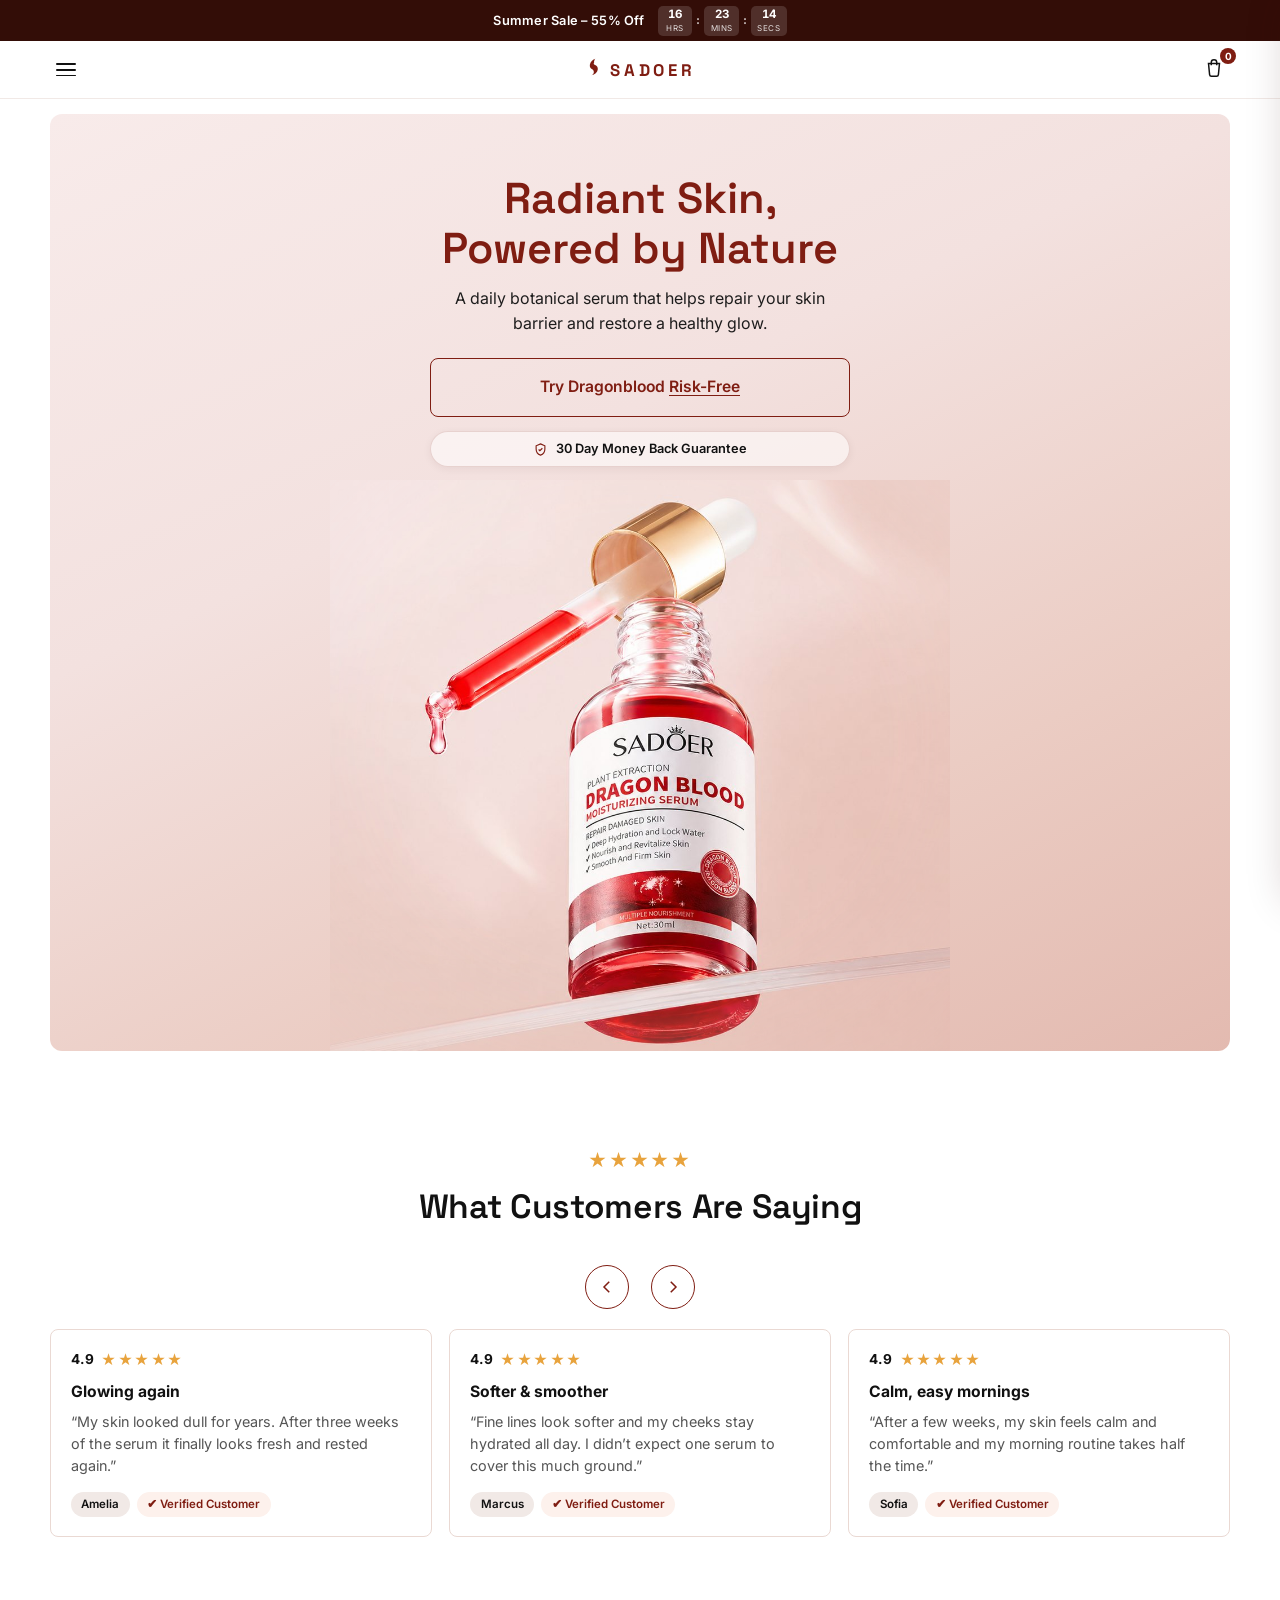
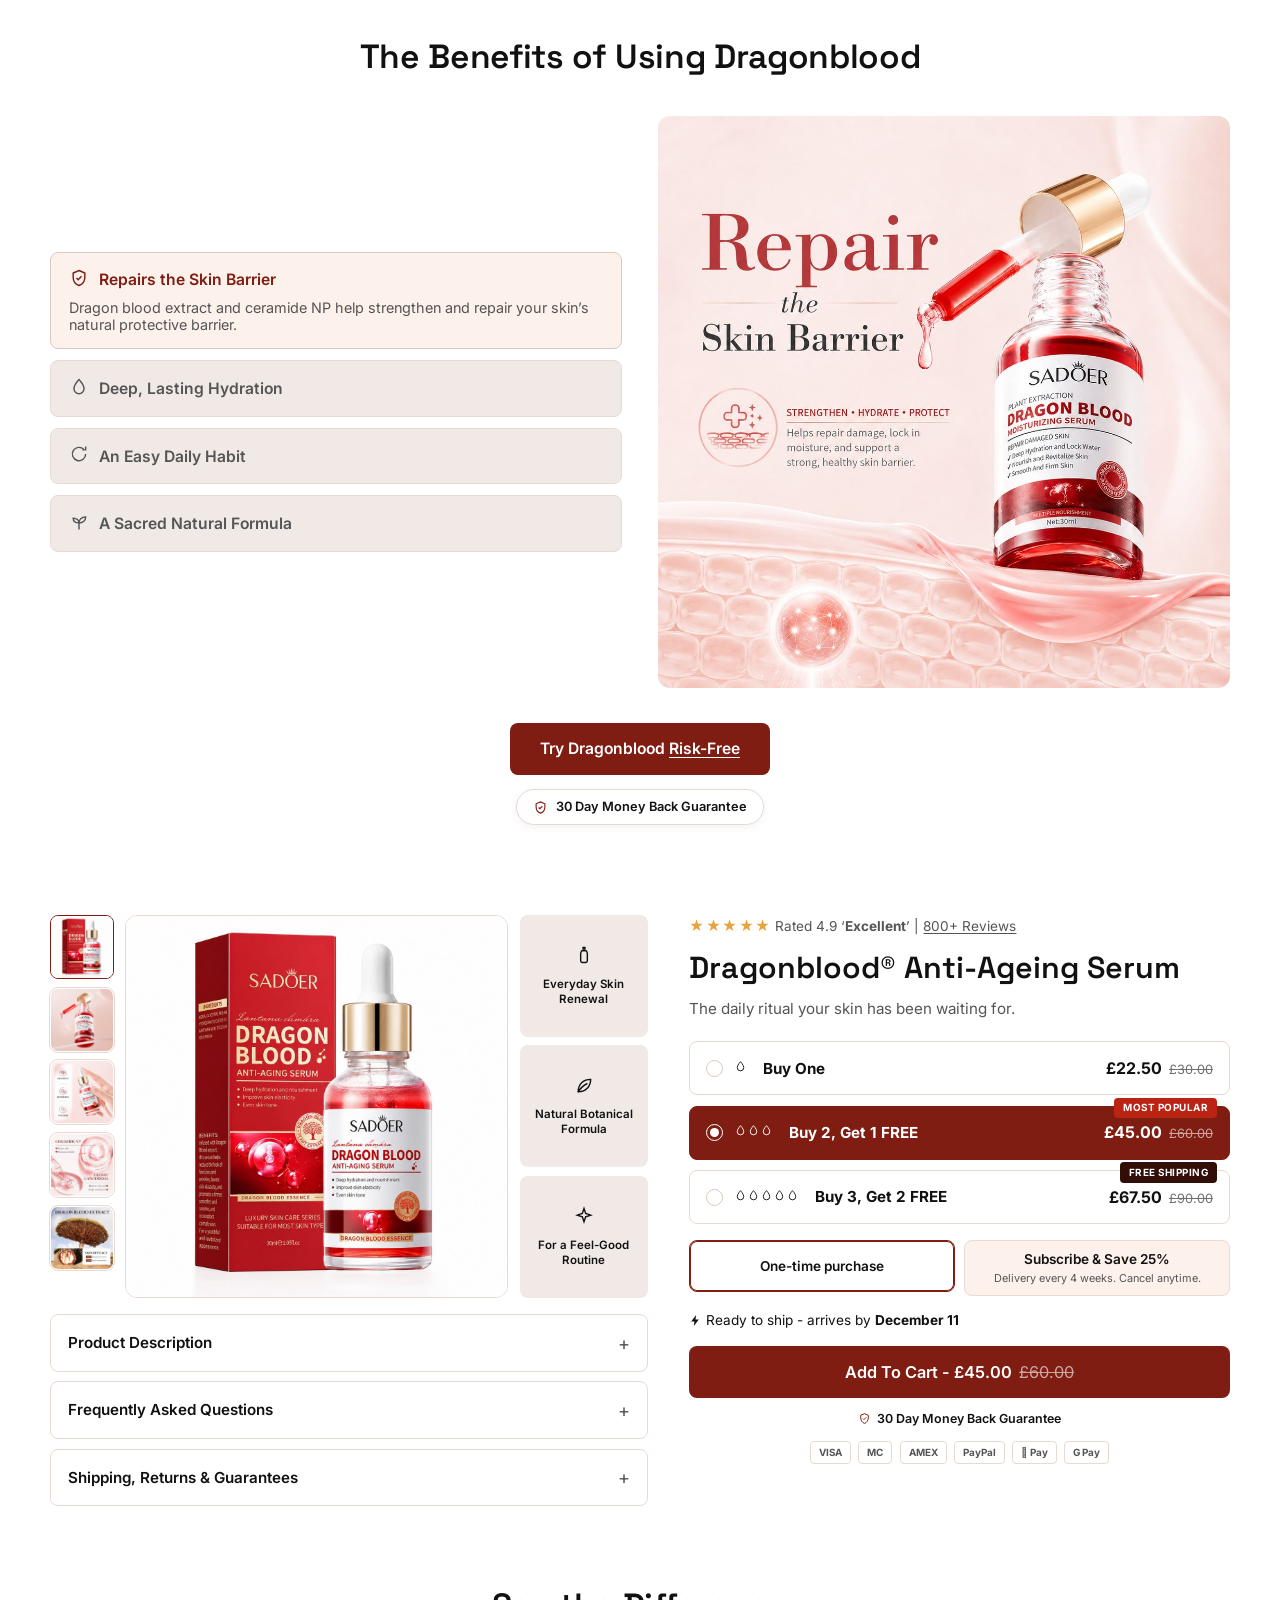
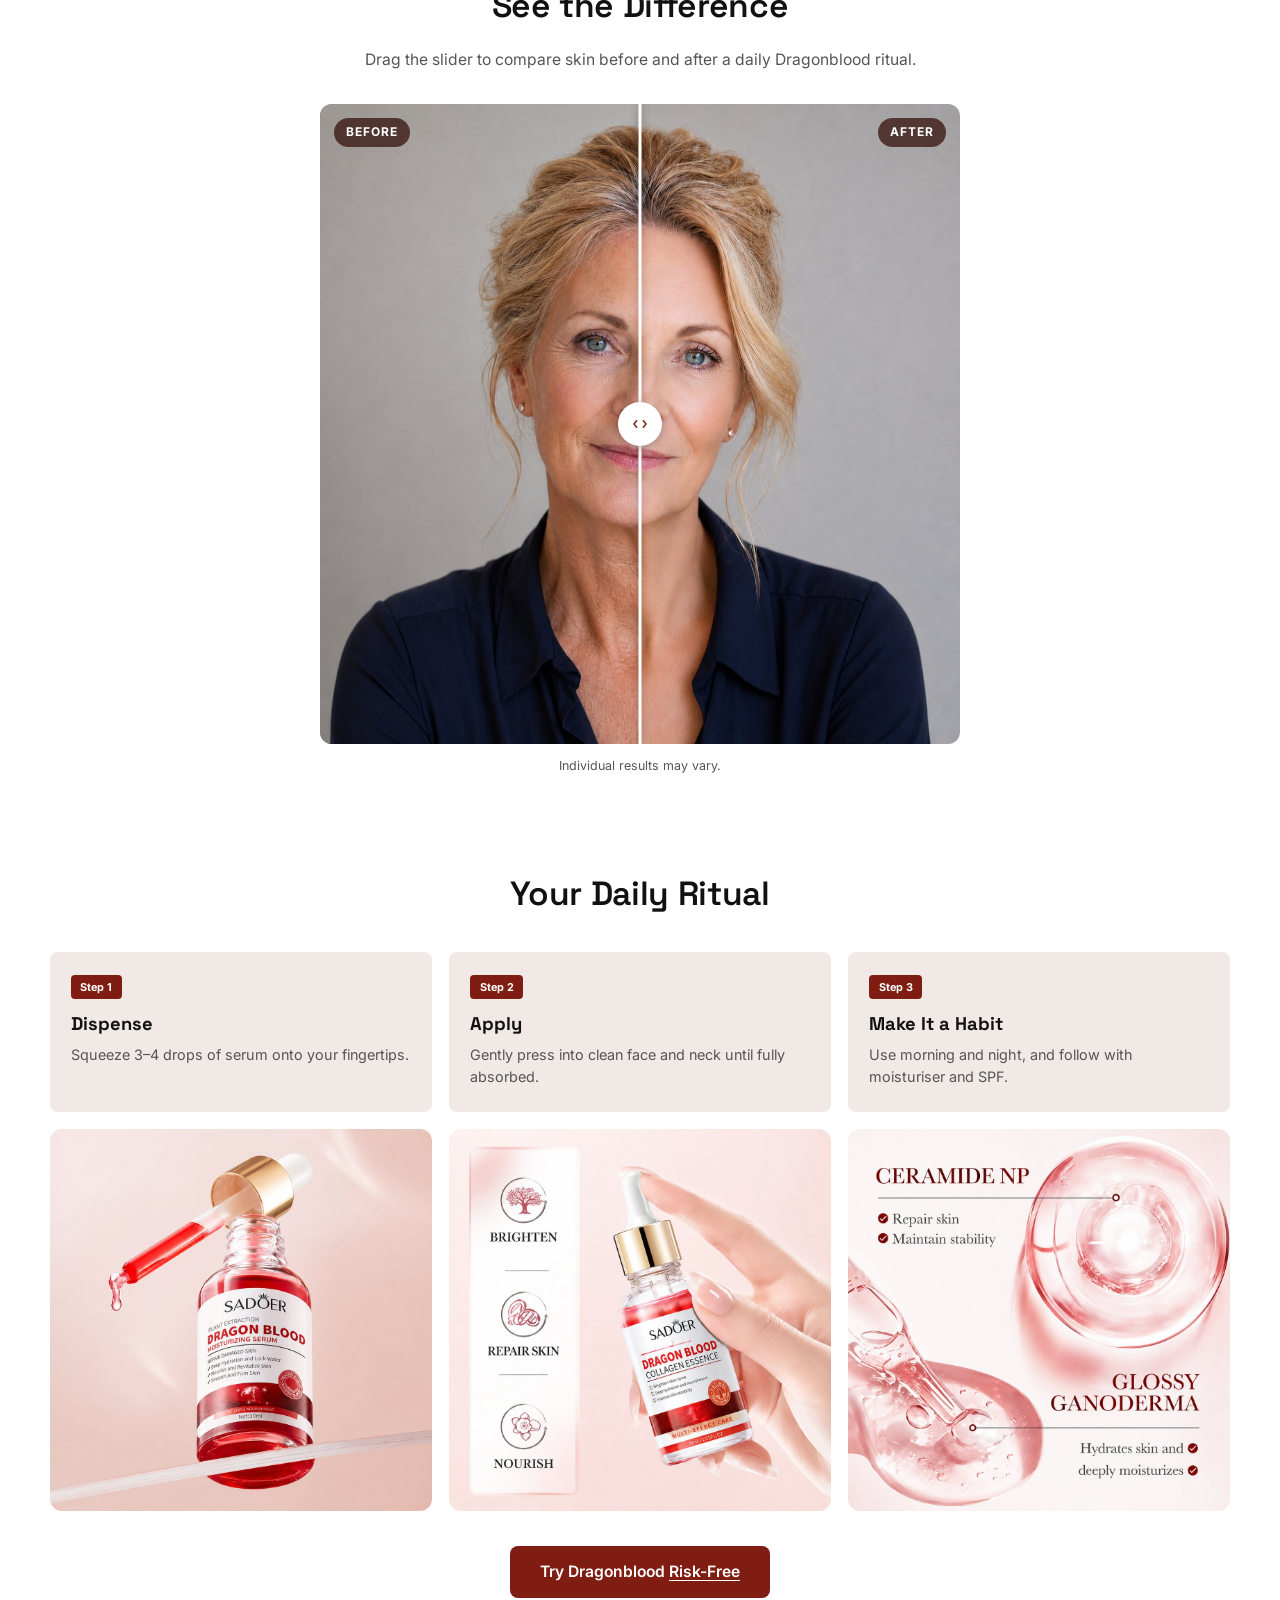
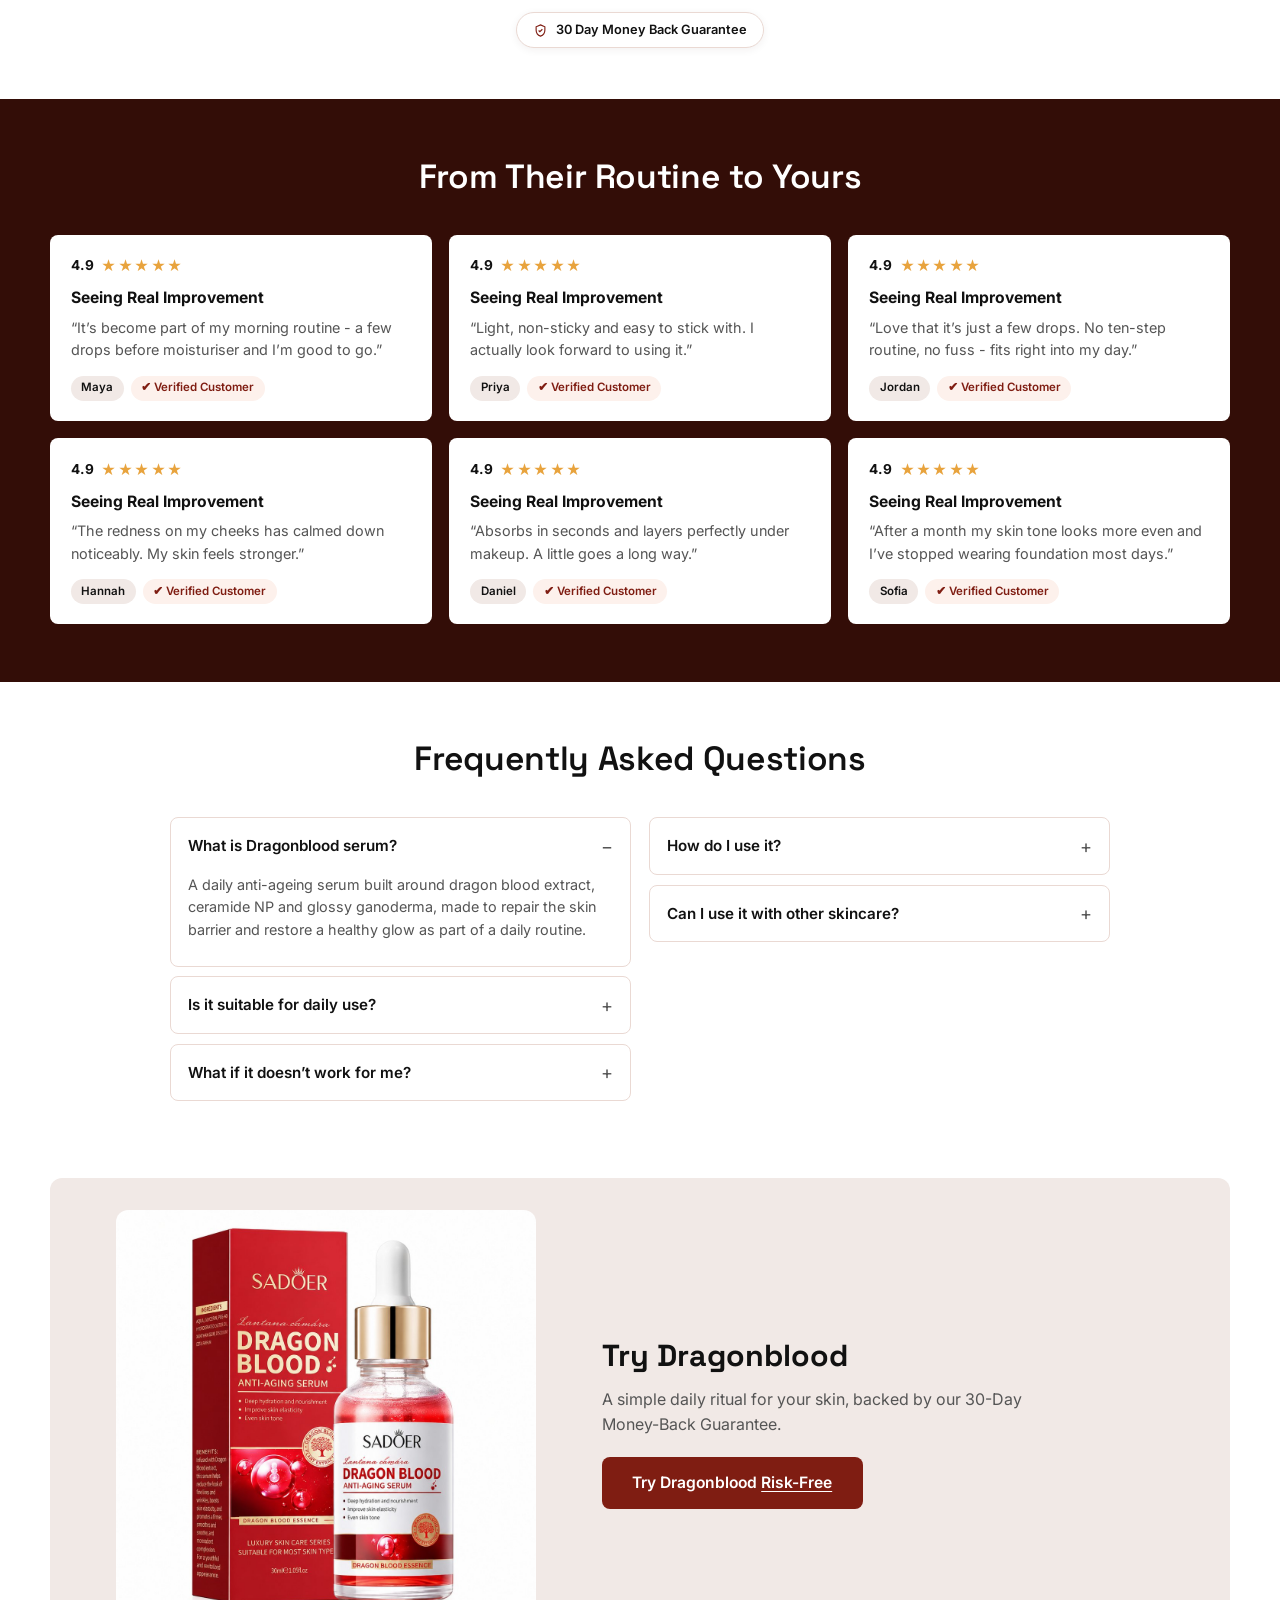
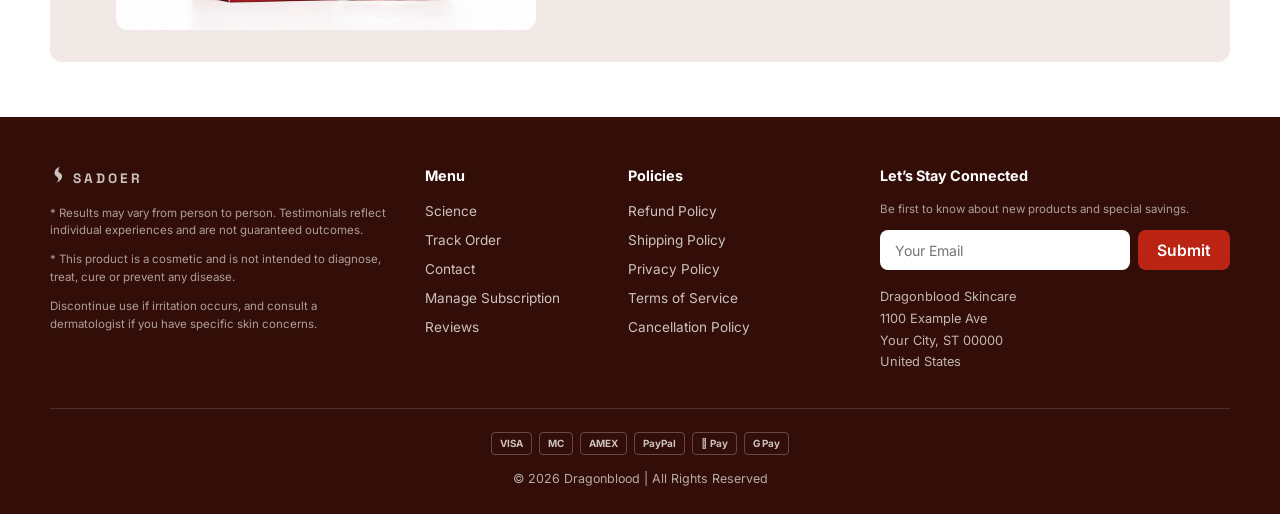
==== commit 270dcb5a: "Use dedicated benefit images for the benefits accordion Wire the four new benefit artworks (one per " ====
--- a/index.html
+++ b/index.html
@@ -108,25 +108,25 @@
       <h2 class="section-title">The Benefits of Using Dragonblood</h2>
       <div class="benefits__grid">
         <div class="benefits__list" id="benefitsList">
-          <button class="benefit-row is-active" data-benefit="0" data-image="assets/serum-benefits.jpg">
+          <button class="benefit-row is-active" data-benefit="0" data-image="assets/benefit-1.jpg">
             <span class="benefit-row__head"><span class="benefit-row__icon"><svg viewBox="0 0 24 24" fill="none" stroke="currentColor" stroke-width="1.7" width="20" height="20"><path d="M12 3l7 3v5c0 4.5-3 8.5-7 10-4-1.5-7-5.5-7-10V6l7-3Z"/><path d="M9 12l2 2 4-4"/></svg></span> Repairs the Skin Barrier</span>
             <span class="benefit-row__body">Dragon blood extract and ceramide NP help strengthen and repair your skin&rsquo;s natural protective barrier.</span>
           </button>
-          <button class="benefit-row" data-benefit="1" data-image="assets/serum-ingredients.jpg">
+          <button class="benefit-row" data-benefit="1" data-image="assets/benefit-2.jpg">
             <span class="benefit-row__head"><span class="benefit-row__icon"><svg viewBox="0 0 24 24" fill="none" stroke="currentColor" stroke-width="1.7" width="20" height="20"><path d="M12 3s6 6.5 6 11a6 6 0 0 1-12 0c0-4.5 6-11 6-11Z"/></svg></span> Deep, Lasting Hydration</span>
             <span class="benefit-row__body">Glossy ganoderma deeply moisturises, so skin stays plump and comfortable from morning to night.</span>
           </button>
-          <button class="benefit-row" data-benefit="2" data-image="assets/serum-dropper.jpg">
+          <button class="benefit-row" data-benefit="2" data-image="assets/benefit-3.jpg">
             <span class="benefit-row__head"><span class="benefit-row__icon"><svg viewBox="0 0 24 24" fill="none" stroke="currentColor" stroke-width="1.7" width="20" height="20"><path d="M20 12a8 8 0 1 1-2.3-5.6"/><path d="M20 3v4h-4"/></svg></span> An Easy Daily Habit</span>
             <span class="benefit-row__body">A few drops, morning and night. Simple to use every day and easy to fit into your routine.</span>
           </button>
-          <button class="benefit-row" data-benefit="3" data-image="assets/tree-3.jpg">
+          <button class="benefit-row" data-benefit="3" data-image="assets/benefit-4.jpg">
             <span class="benefit-row__head"><span class="benefit-row__icon"><svg viewBox="0 0 24 24" fill="none" stroke="currentColor" stroke-width="1.7" width="20" height="20"><path d="M12 21v-8"/><path d="M12 13c0-4 3-7 8-7 0 4-3 7-8 7Z"/><path d="M12 13c0-3-2.5-5.5-7-5.5 0 3.5 2.5 5.5 7 5.5Z"/></svg></span> A Sacred Natural Formula</span>
             <span class="benefit-row__body">A clean, focused formula built around resin from the sacred dragon blood tree.</span>
           </button>
         </div>
         <div class="benefits__media">
-          <img id="benefitsImage" src="assets/serum-benefits.jpg" alt="Dragonblood serum benefits" width="880" height="880">
+          <img id="benefitsImage" src="assets/benefit-1.jpg" alt="Dragonblood serum benefits" width="880" height="880">
         </div>
       </div>
       <div class="section-cta">
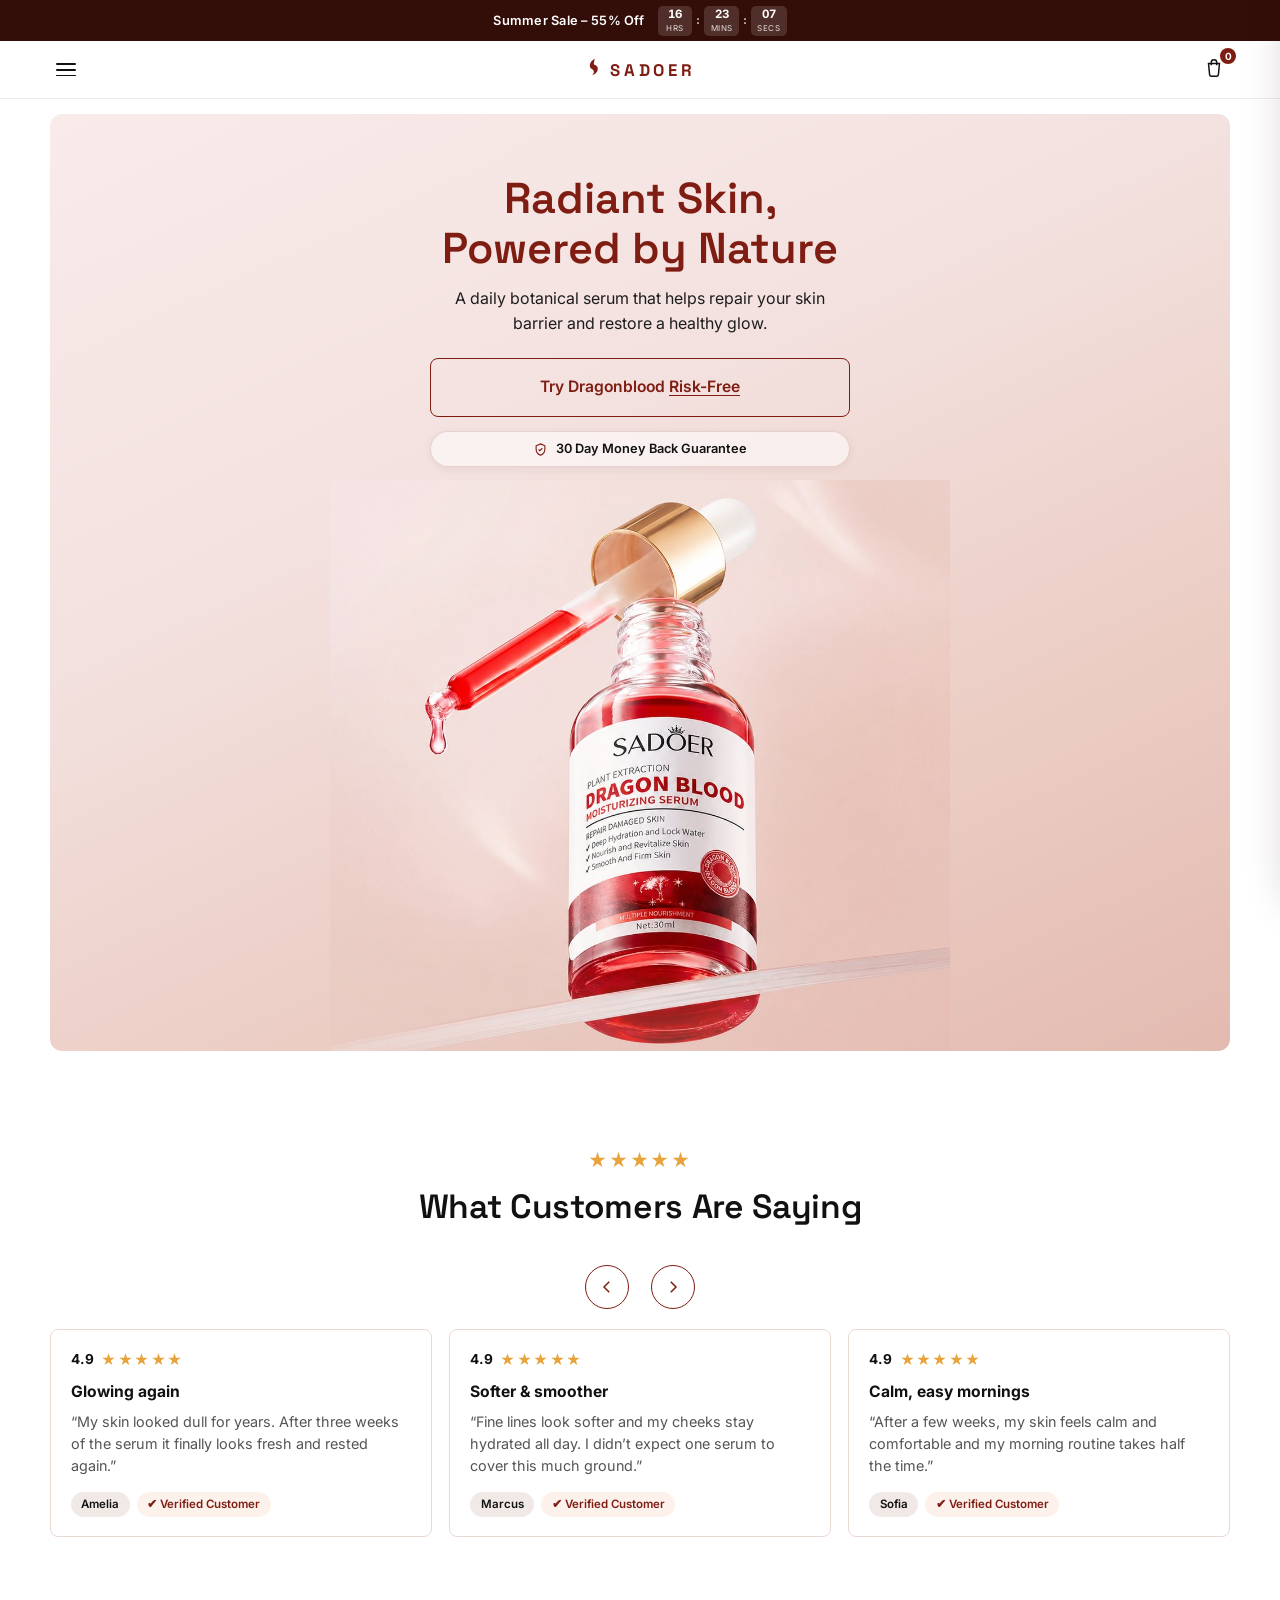
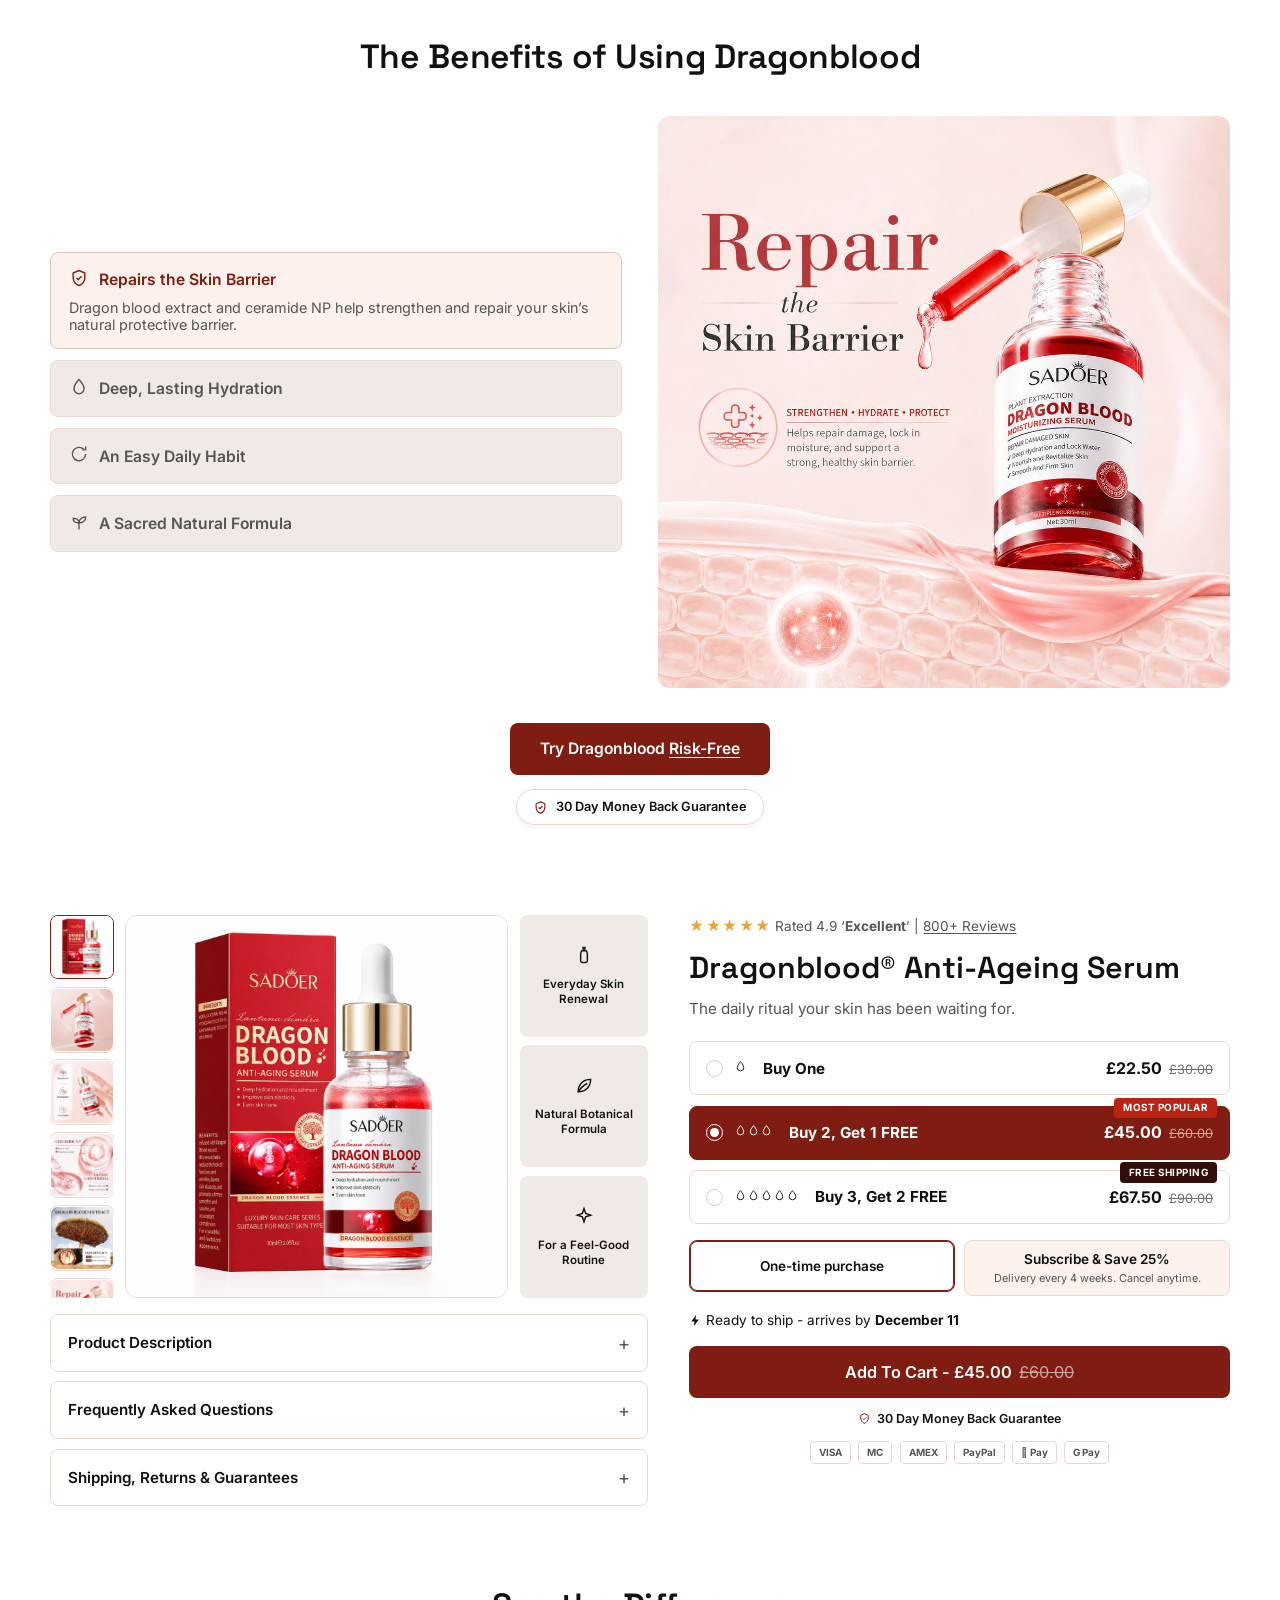
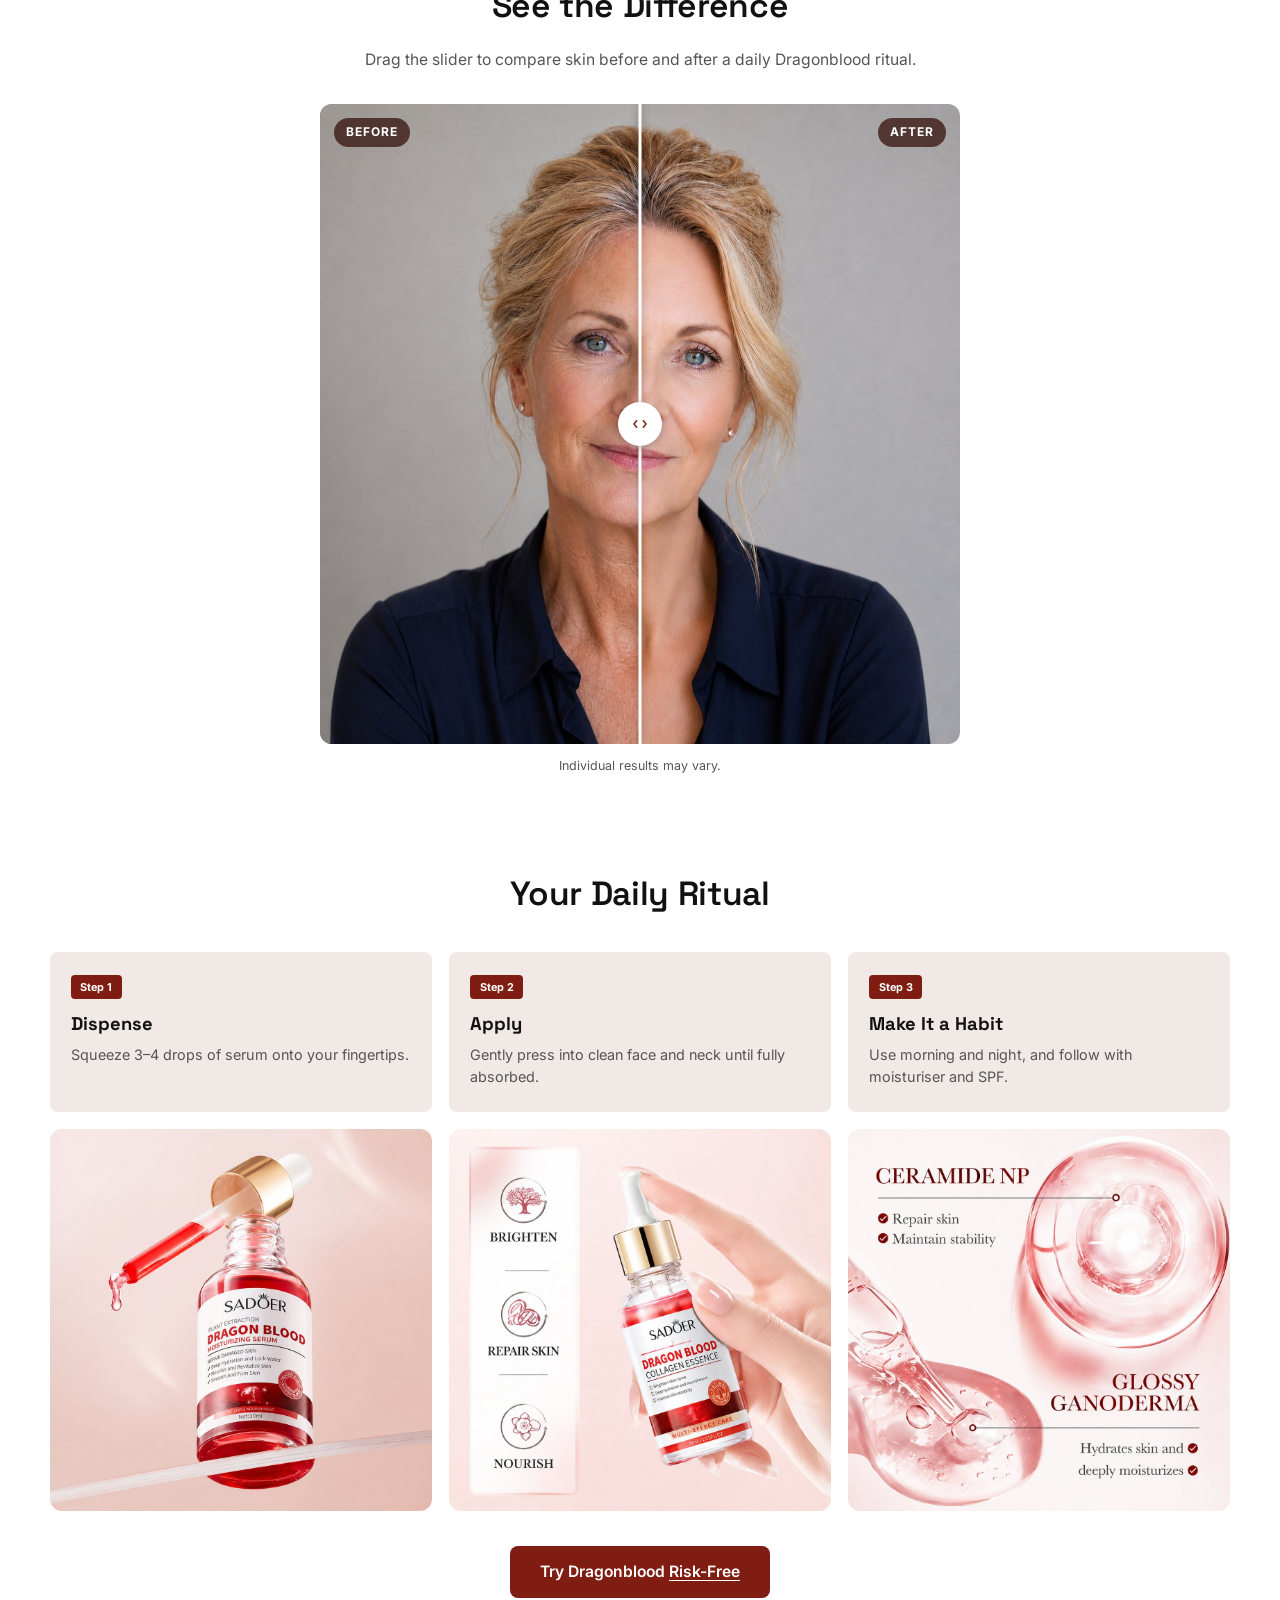
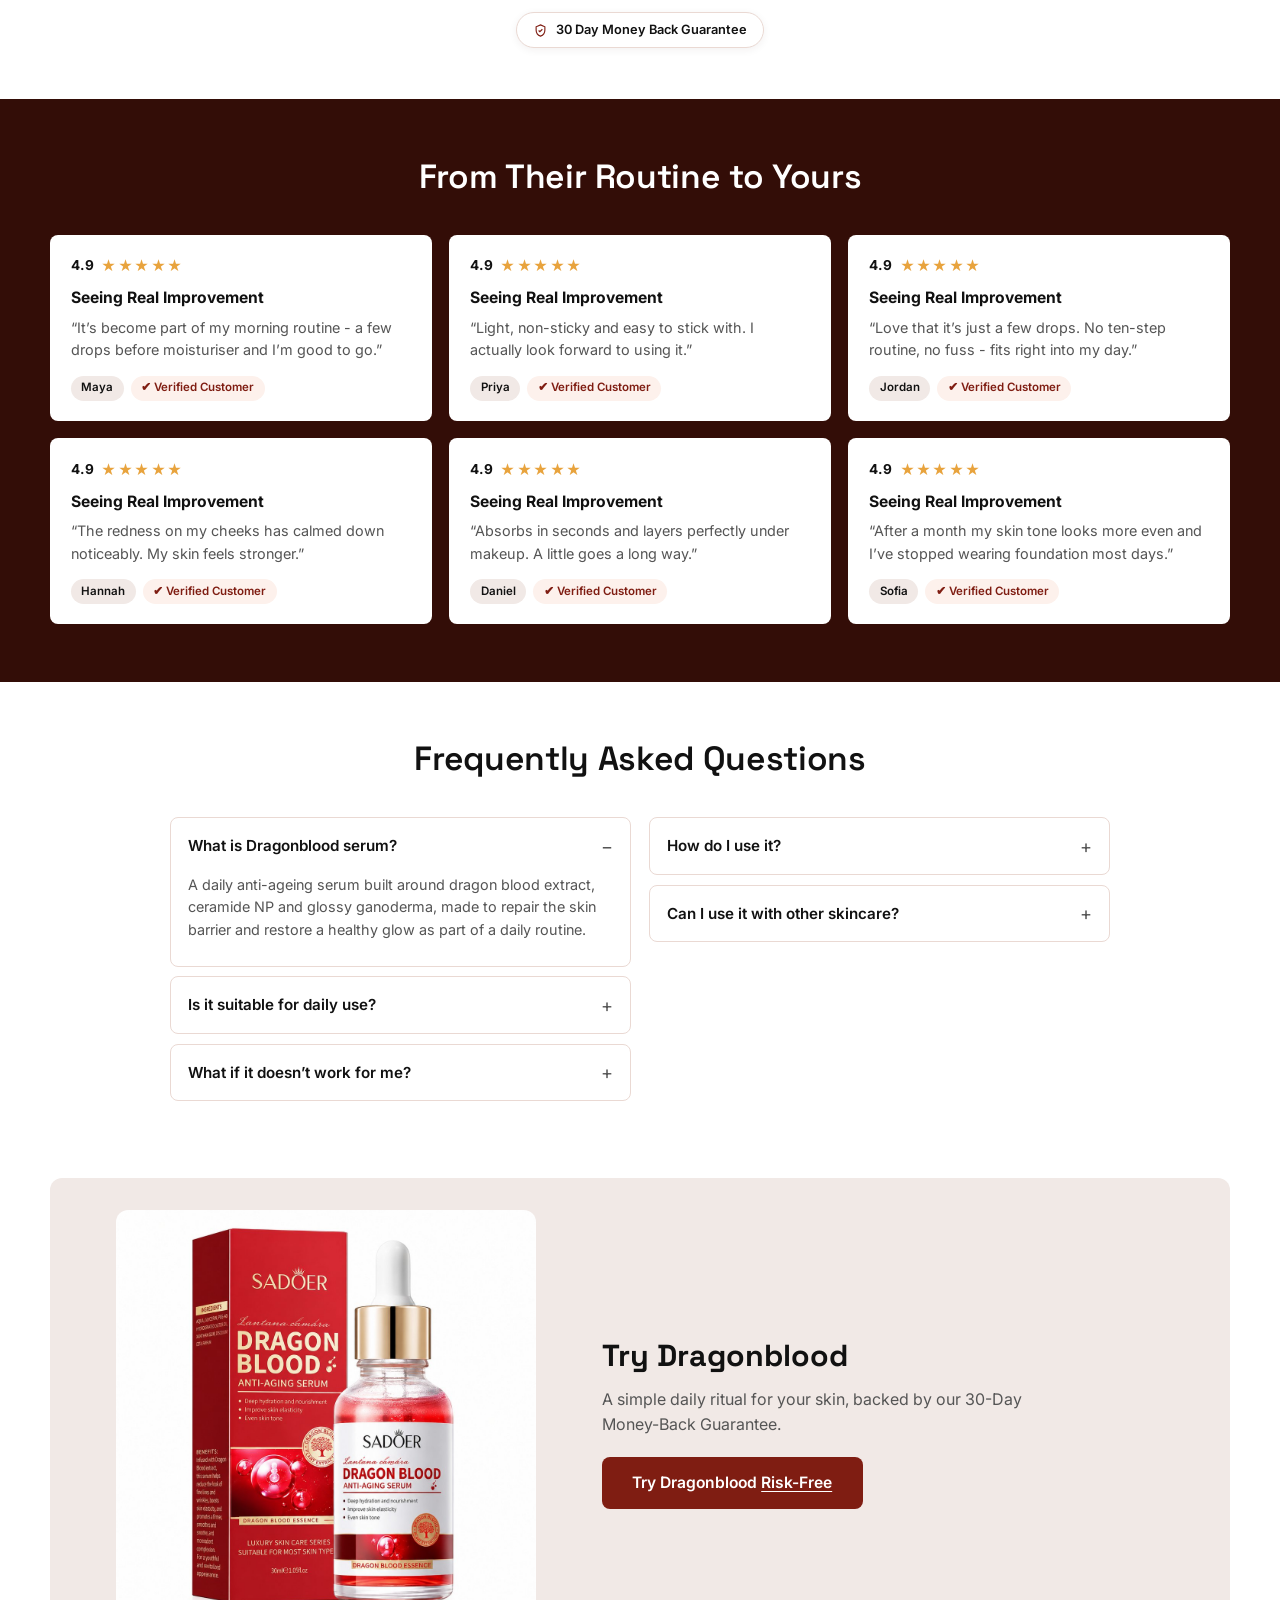
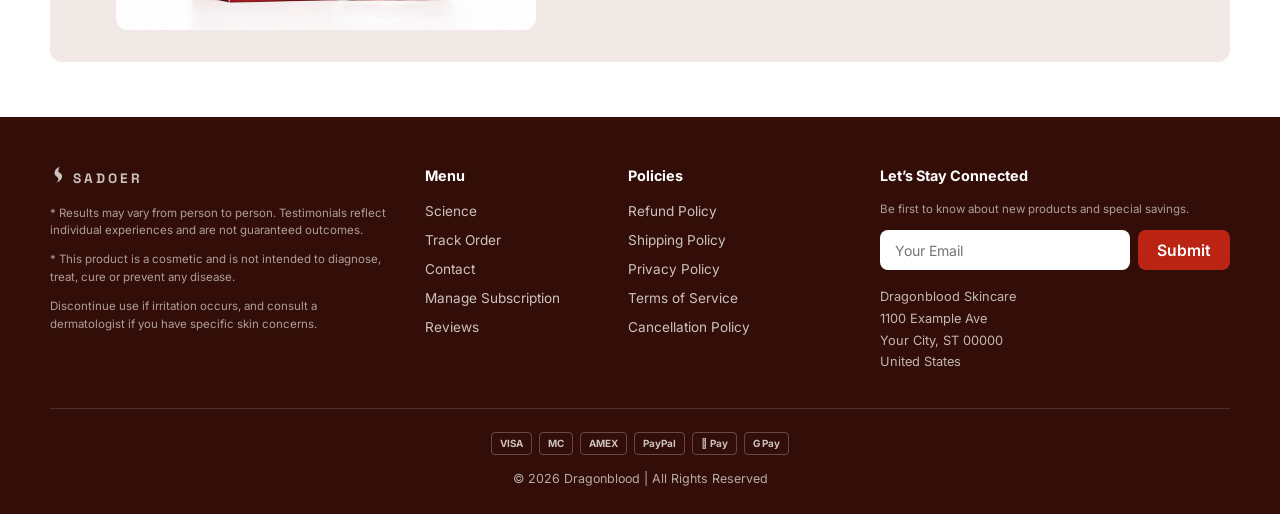
==== commit 884f3650: "Add benefit artworks to the PDP gallery with a scrollable thumb rail The buy-box gallery now include" ====
--- a/index.html
+++ b/index.html
@@ -152,6 +152,10 @@
             <button class="thumb" data-src="assets/serum-benefits.jpg" aria-label="View benefits"><img src="assets/serum-benefits.jpg" alt=""></button>
             <button class="thumb" data-src="assets/serum-ingredients.jpg" aria-label="View key ingredients"><img src="assets/serum-ingredients.jpg" alt=""></button>
             <button class="thumb" data-src="assets/serum-extract.jpg" aria-label="View dragon blood extract source"><img src="assets/serum-extract.jpg" alt=""></button>
+            <button class="thumb" data-src="assets/benefit-1.jpg" aria-label="View barrier repair benefits"><img src="assets/benefit-1.jpg" alt=""></button>
+            <button class="thumb" data-src="assets/benefit-2.jpg" aria-label="View hydration benefits"><img src="assets/benefit-2.jpg" alt=""></button>
+            <button class="thumb" data-src="assets/benefit-3.jpg" aria-label="View daily routine"><img src="assets/benefit-3.jpg" alt=""></button>
+            <button class="thumb" data-src="assets/benefit-4.jpg" aria-label="View natural formula"><img src="assets/benefit-4.jpg" alt=""></button>
           </div>
           <div class="gallery__main">
             <img id="galleryMain" src="assets/serum-front.jpg" alt="Dragonblood Anti-Ageing Serum 30ml bottle">
--- a/assets/theme.css
+++ b/assets/theme.css
@@ -373,11 +373,19 @@
   align-items: start;
 }
 .gallery { display: grid; grid-template-columns: 64px 1fr 128px; gap: 0.7rem; }
-.gallery__thumbs { display: flex; flex-direction: column; gap: 0.55rem; }
+.gallery__thumbs {
+  display: flex; flex-direction: column; gap: 0.55rem;
+  height: 0; min-height: 100%;
+  overflow-y: auto;
+  scrollbar-width: none;
+  overscroll-behavior: contain;
+}
+.gallery__thumbs::-webkit-scrollbar { display: none; }
 .thumb {
   border: 1.5px solid transparent; border-radius: 8px;
   overflow: hidden; padding: 0; background: #fff;
   outline: 1px solid var(--sage);
+  flex: none;
 }
 .thumb img { aspect-ratio: 1; object-fit: cover; width: 100%; }
 .thumb.is-active { border-color: var(--red-900); outline: none; }
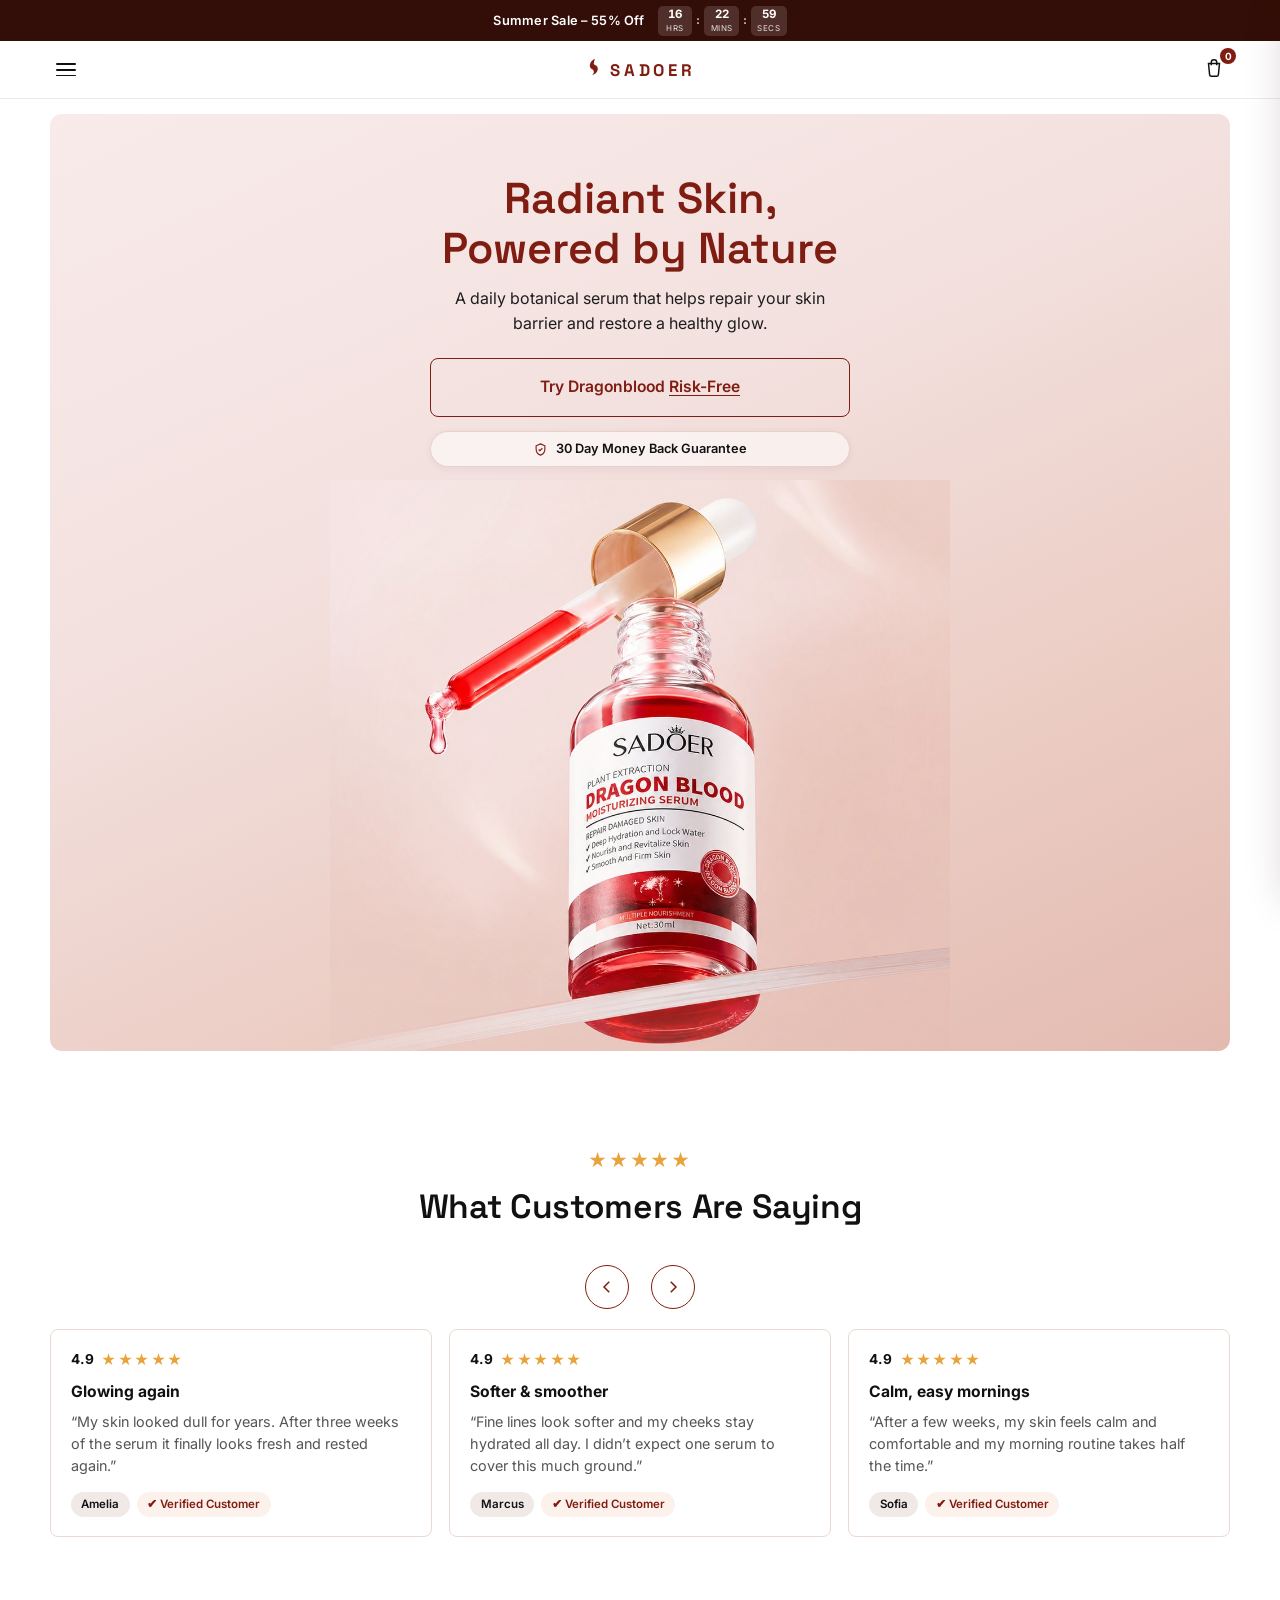
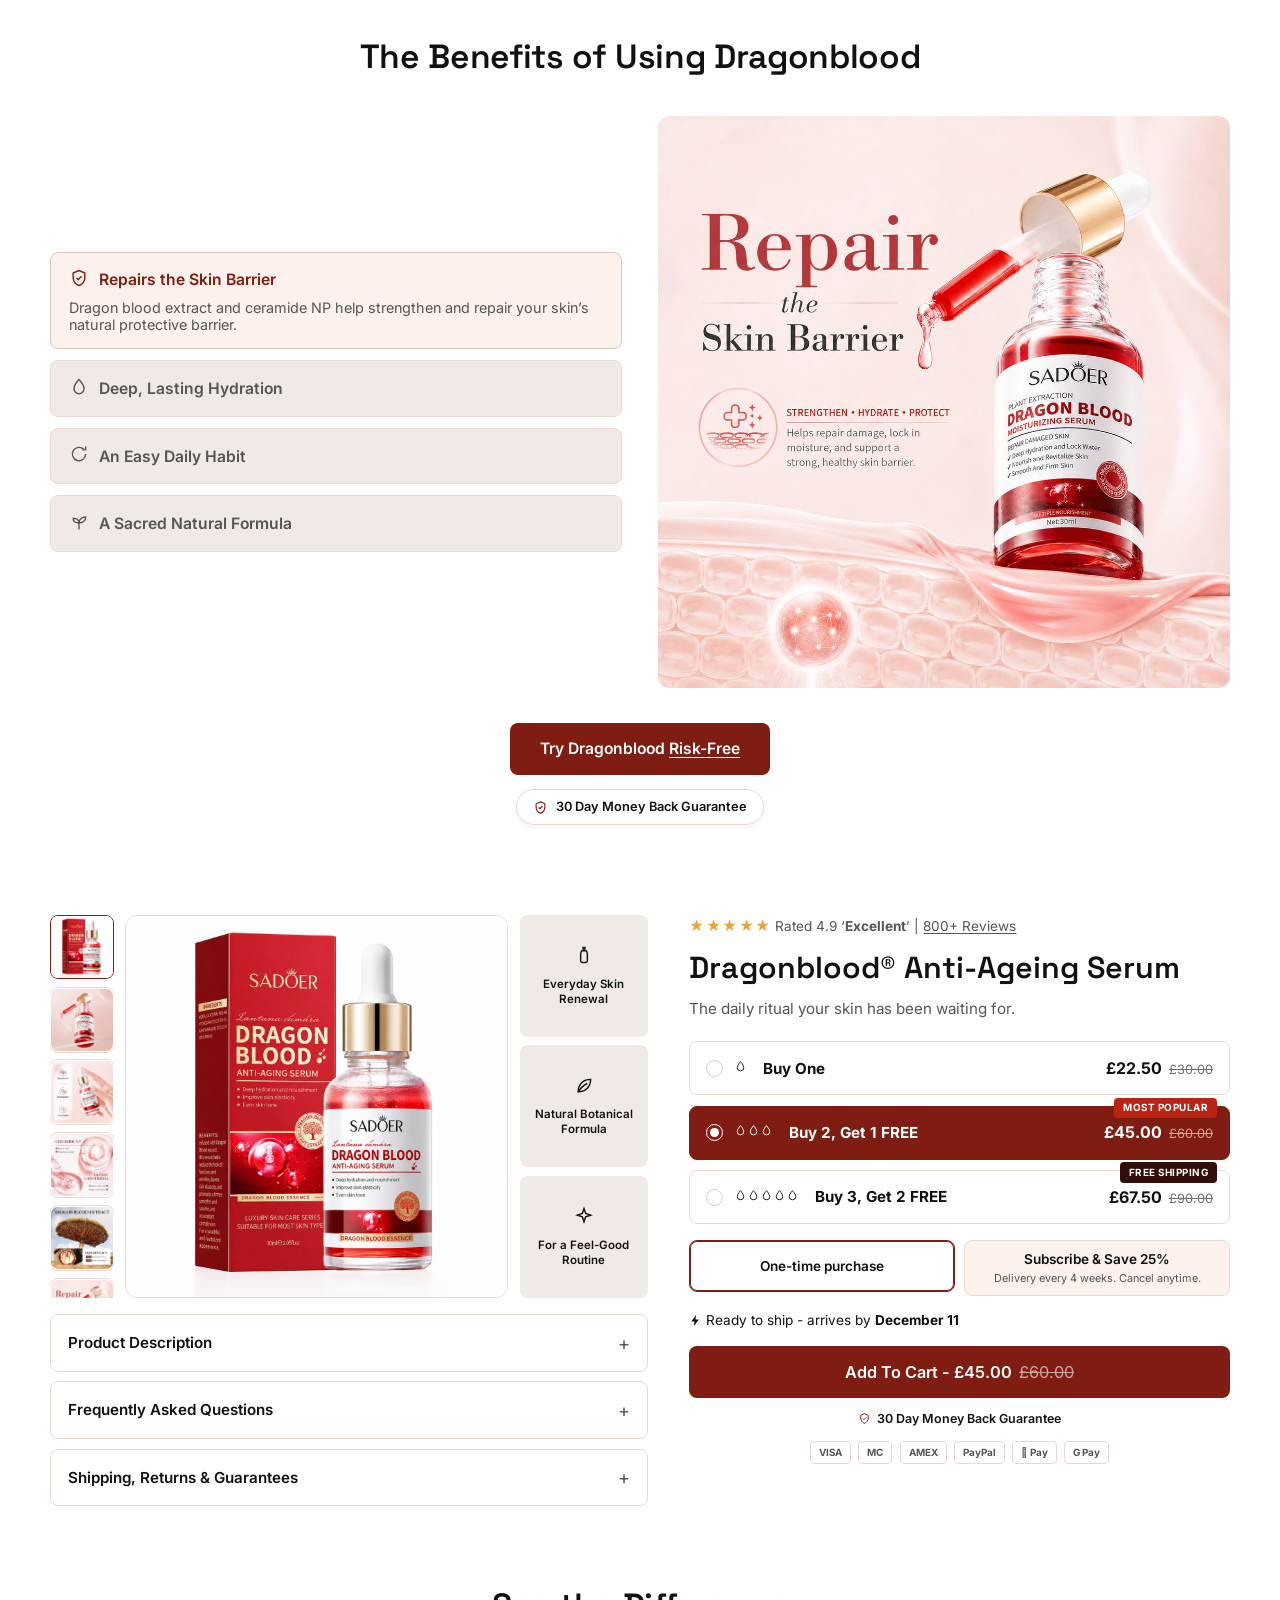
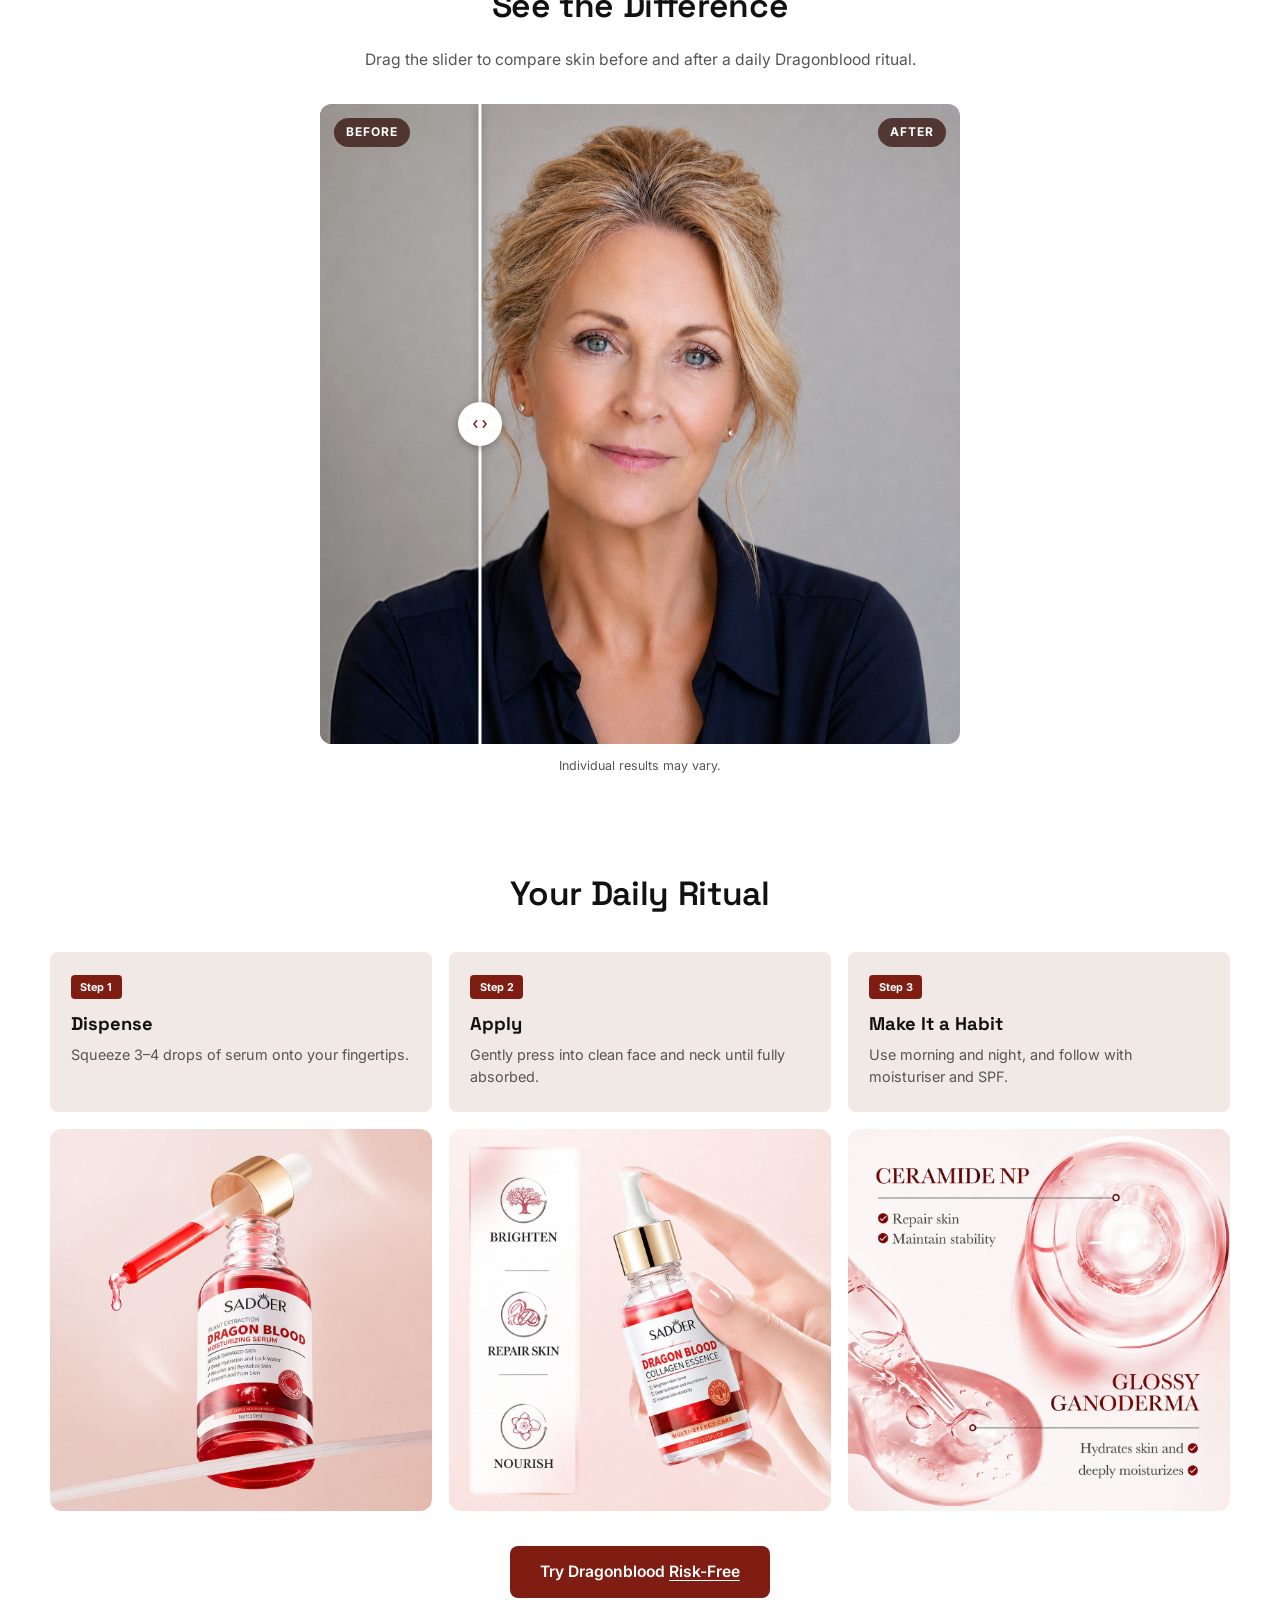
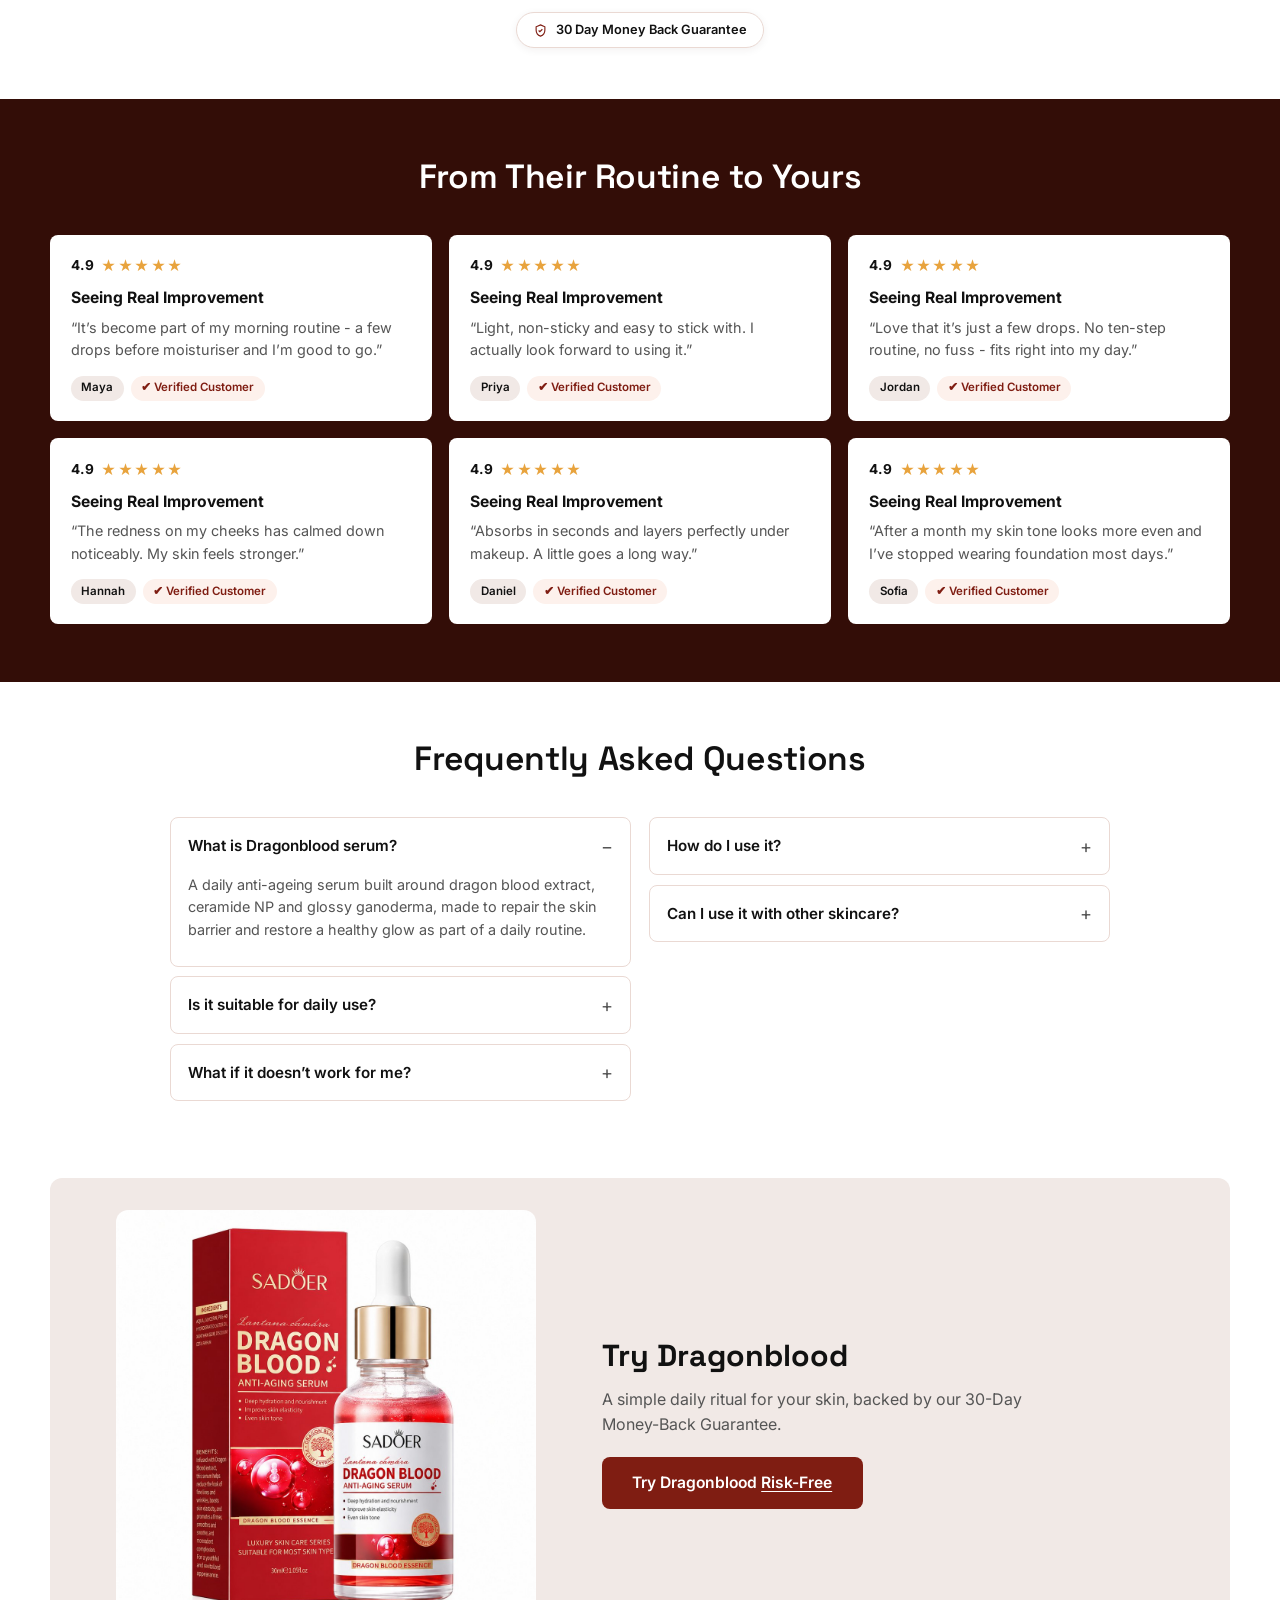
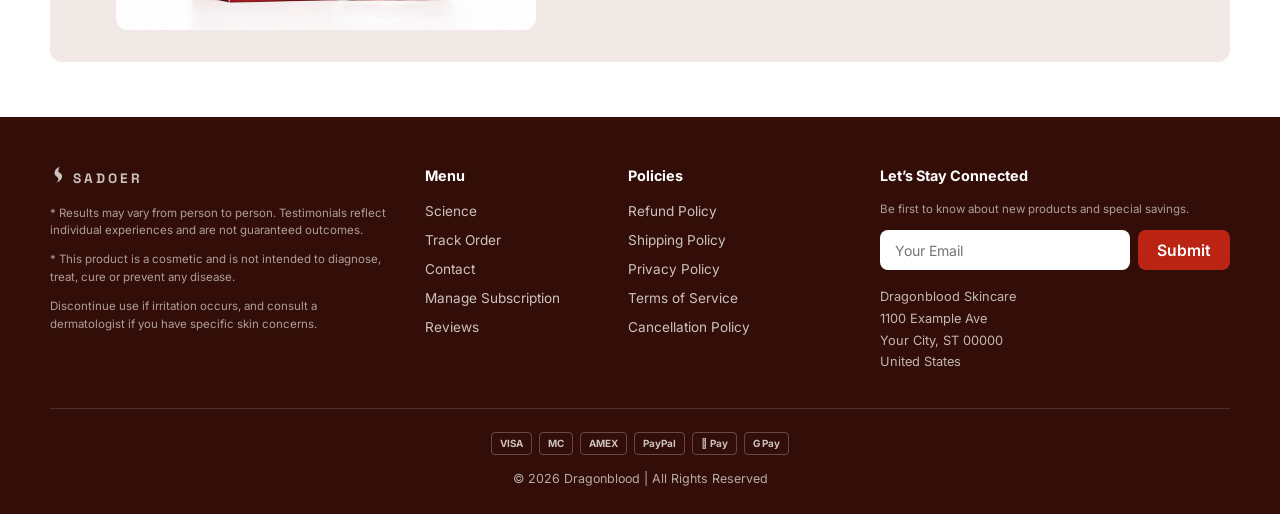
==== commit e11b8dd7: "Make the before/after contrast clearly visible The two photos were nearly indistinguishable at page " ====
--- a/index.html
+++ b/index.html
@@ -275,7 +275,7 @@
         </div>
         <span class="ba-label ba-label--before">Before</span>
         <span class="ba-label ba-label--after">After</span>
-        <input type="range" class="ba-slider__range" id="baRange" min="0" max="100" value="50" aria-label="Drag to compare before and after">
+        <input type="range" class="ba-slider__range" id="baRange" min="0" max="100" value="25" aria-label="Drag to compare before and after">
       </div>
       <p class="ba-caption">Individual results may vary.</p>
     </div>
--- a/assets/theme.css
+++ b/assets/theme.css
@@ -541,7 +541,7 @@
   aspect-ratio: 1;
   border-radius: var(--radius);
   overflow: hidden;
-  --pos: 50%;
+  --pos: 25%;
   touch-action: none;
   user-select: none;
 }
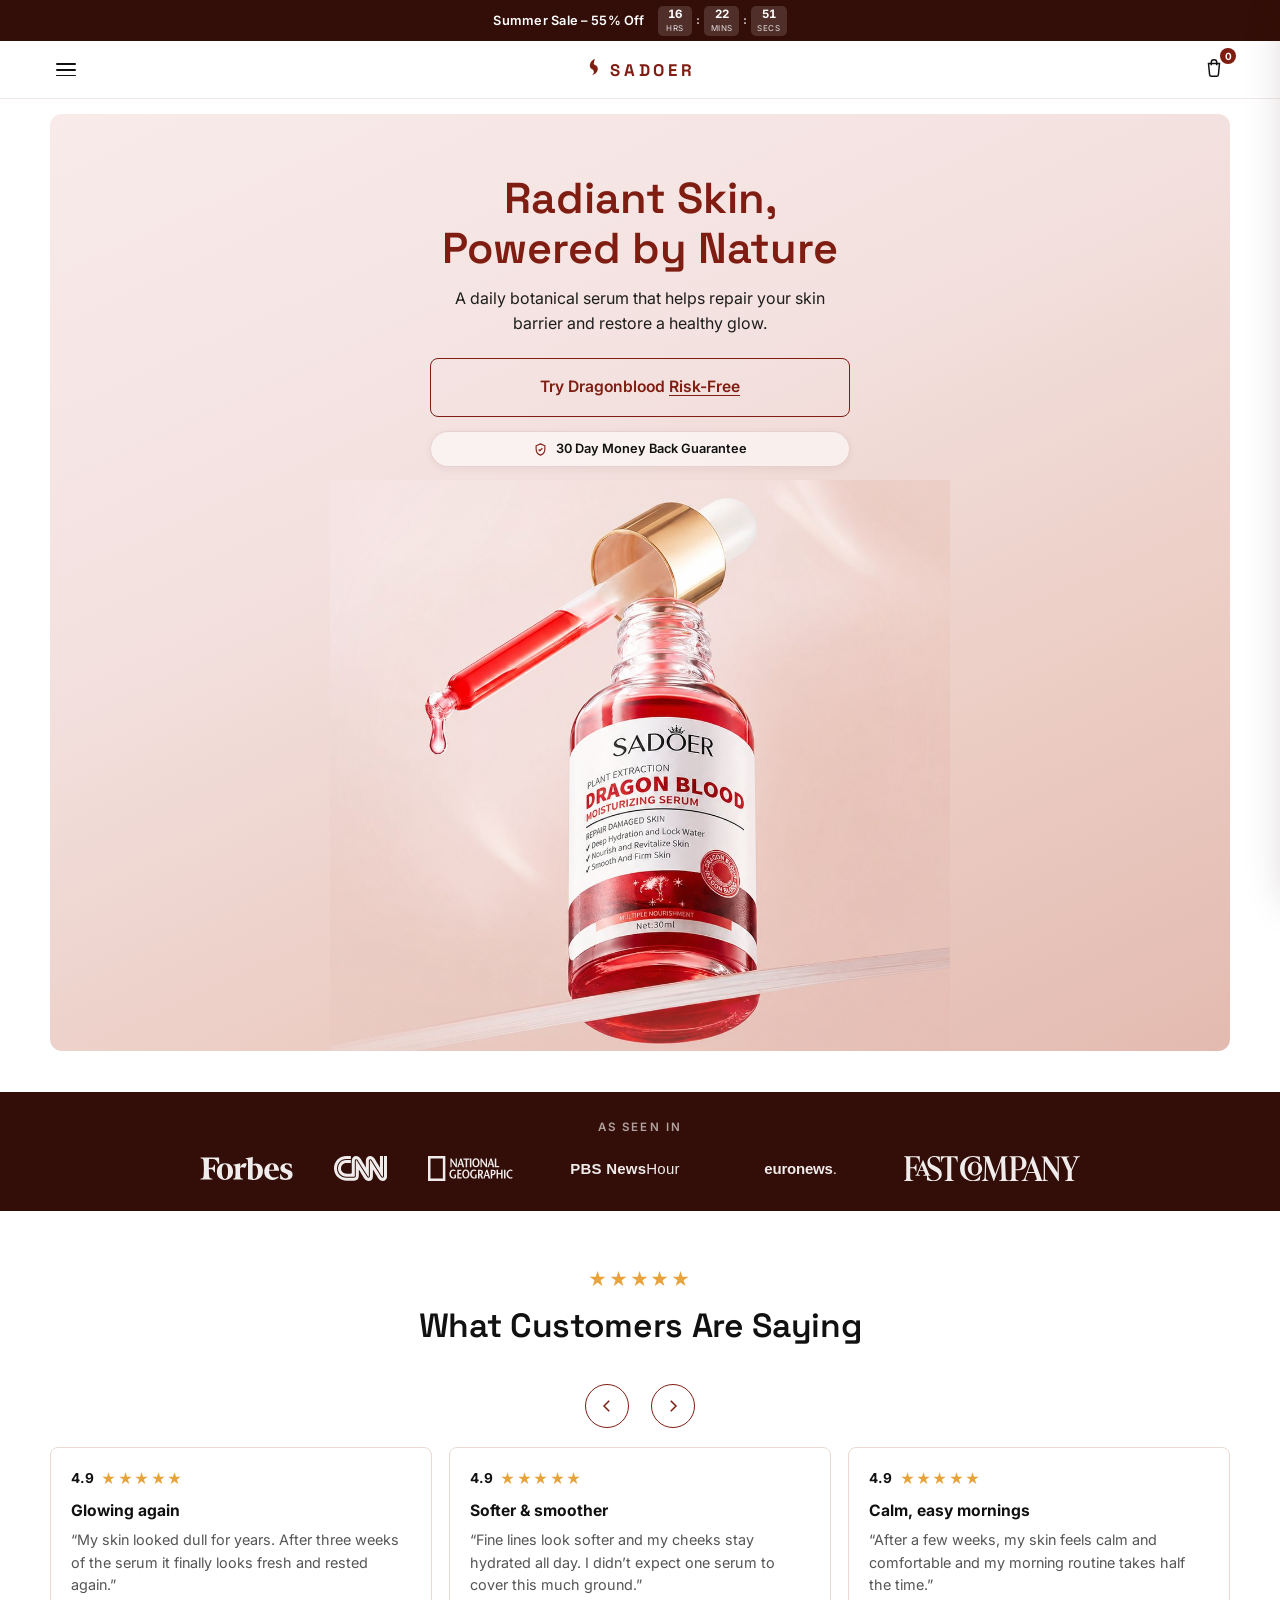
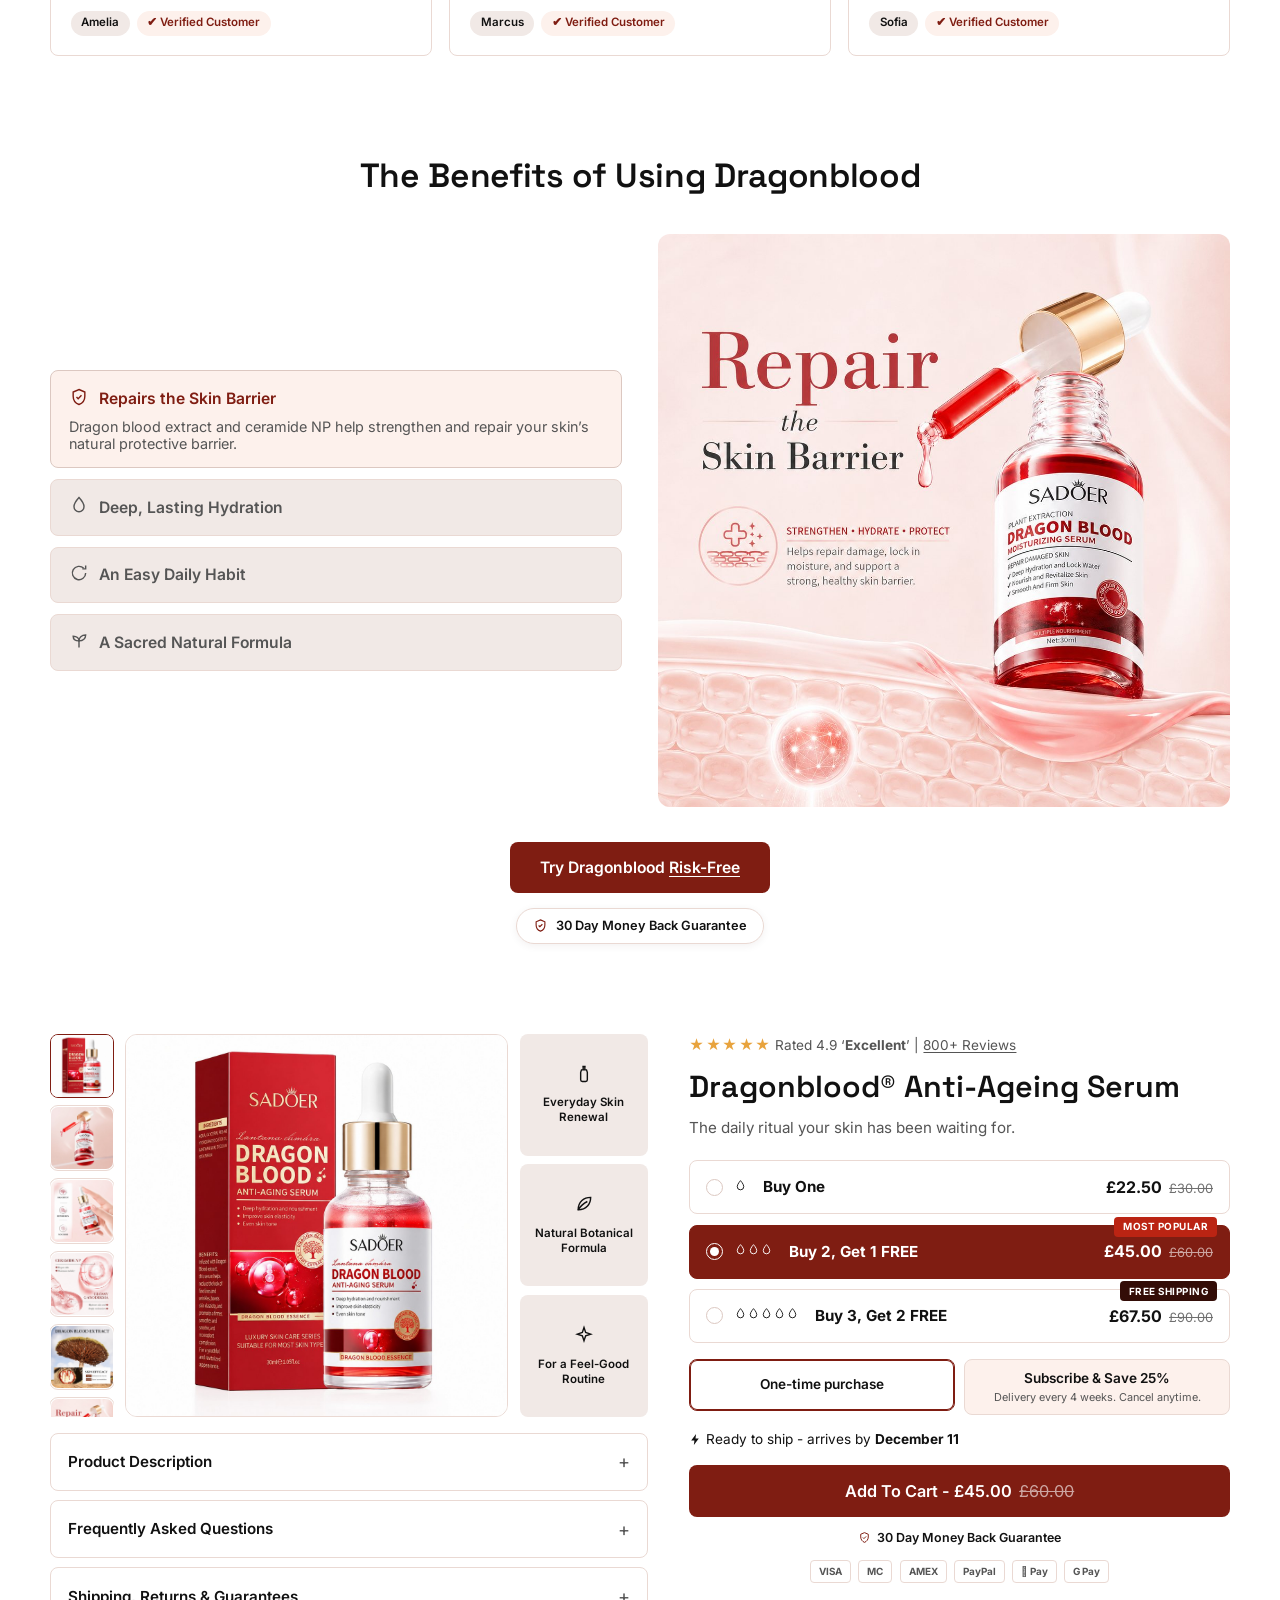
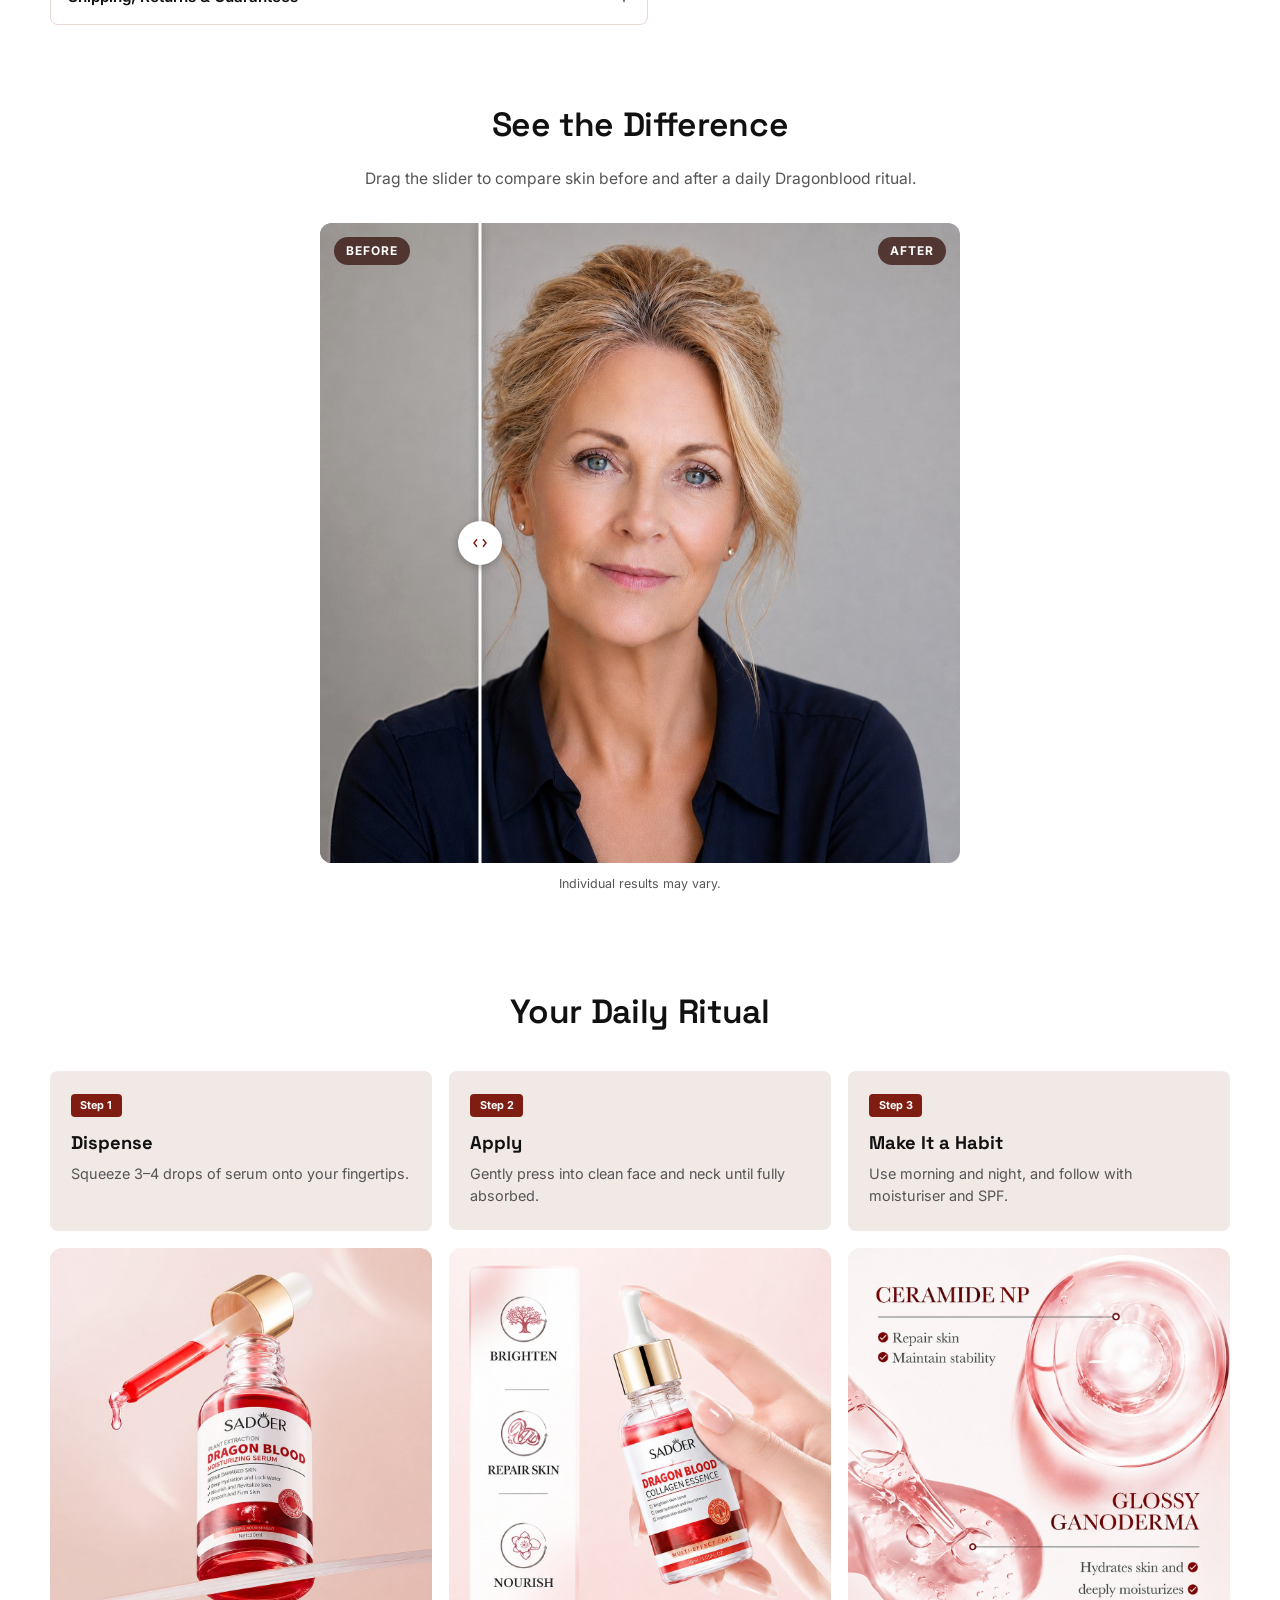
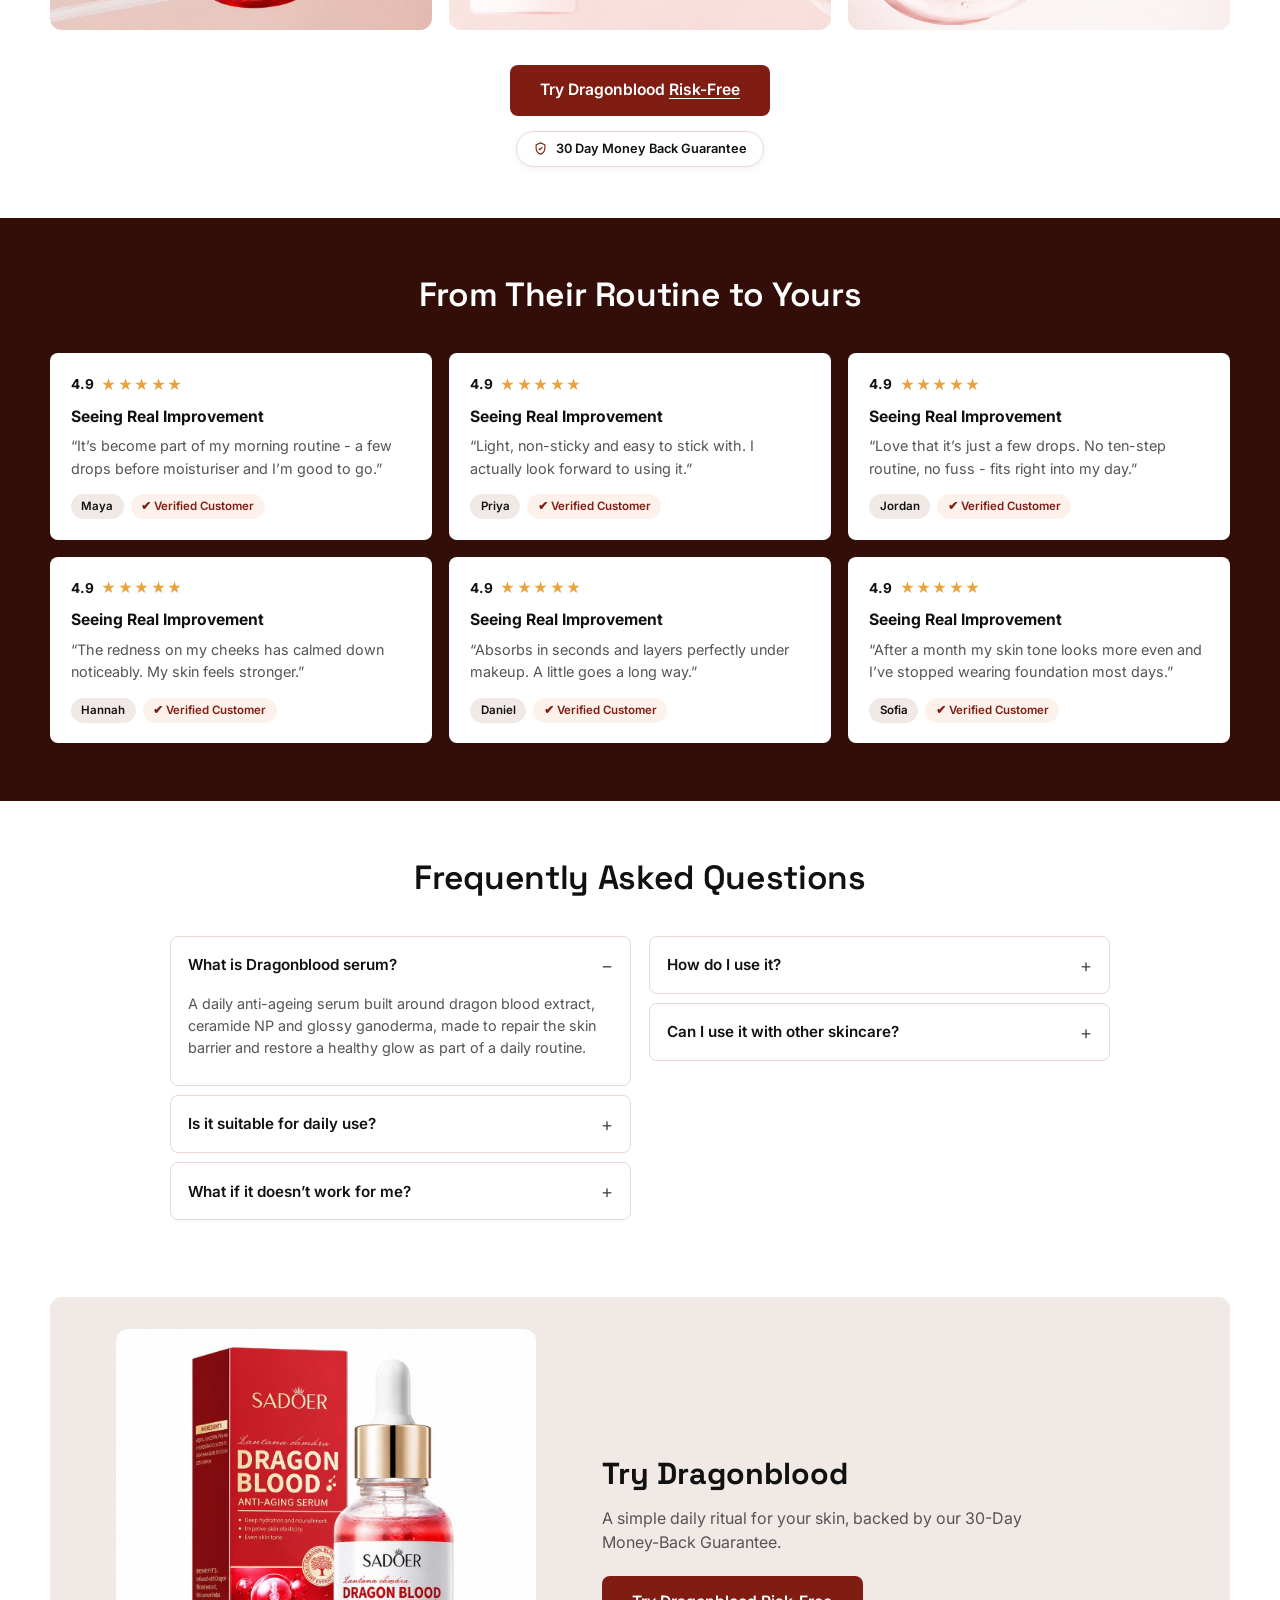
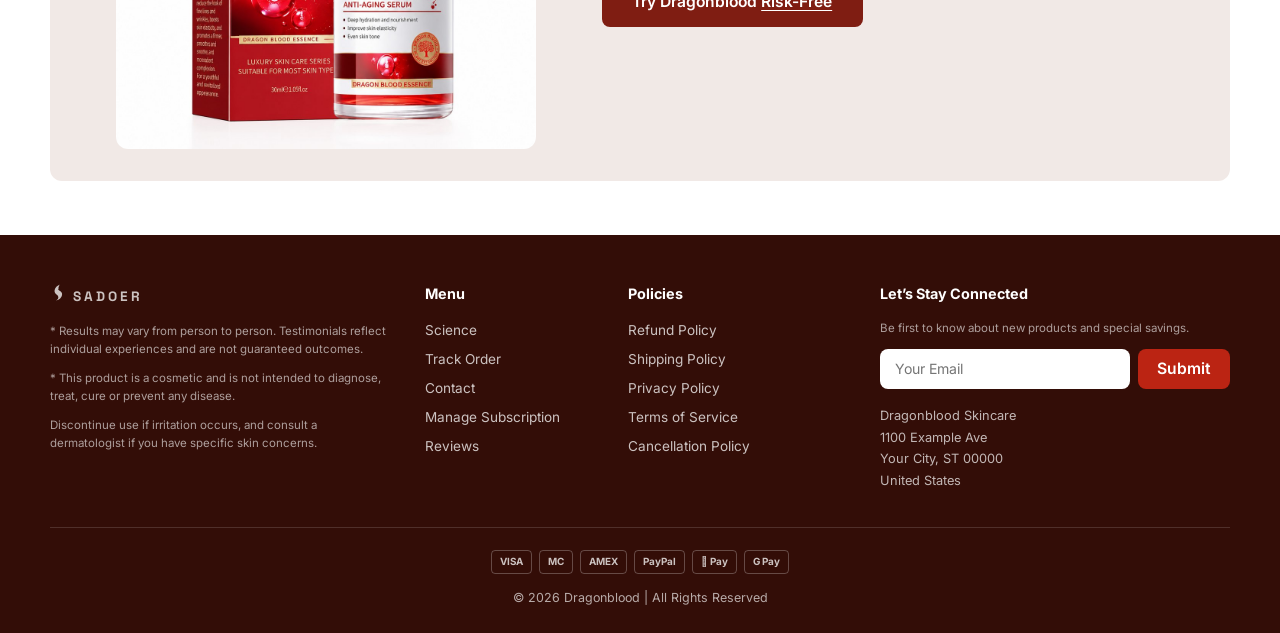
==== commit e372684e: "Add 'As seen in' press strip and Press page A dark press band under the homepage hero spotlights six" ====
--- a/index.html
+++ b/index.html
@@ -43,6 +43,7 @@
     </div>
     <nav class="menu-drawer" id="menuDrawer" aria-label="Main">
       <a href="science.html">Science</a>
+      <a href="press.html">Press</a>
       <a href="contact.html#track-order">Track Order</a>
       <a href="contact.html">Contact</a>
       <a href="manage-subscription.html">Manage Subscription</a>
@@ -68,6 +69,23 @@
         <img class="hero__product" src="assets/serum-dropper.jpg" alt="Dragonblood Anti-Ageing Serum with dropper" width="1100" height="1100">
       </div>
     </div>
+  </section>
+
+  <!-- ============ AS SEEN IN ============ -->
+  <section class="press-strip">
+    <a class="press-strip__link" href="press.html" aria-label="As seen in - see the coverage">
+      <div class="container">
+        <span class="press-strip__label">As seen in</span>
+        <div class="press-strip__logos">
+          <img src="assets/press-forbes.svg" alt="Forbes" loading="lazy">
+          <img src="assets/press-cnn.svg" alt="CNN" loading="lazy">
+          <img src="assets/press-natgeo.svg" alt="National Geographic" loading="lazy">
+          <img src="assets/press-pbs.svg" alt="PBS NewsHour" loading="lazy">
+          <img src="assets/press-euronews.svg" alt="Euronews" loading="lazy">
+          <img src="assets/press-fastco.svg" alt="Fast Company" loading="lazy">
+        </div>
+      </div>
+    </a>
   </section>
 
   <!-- ============ TESTIMONIAL STRIP ============ -->
--- a/assets/theme.css
+++ b/assets/theme.css
@@ -543,6 +543,7 @@
   overflow: hidden;
   --pos: 25%;
   touch-action: none;
+  cursor: ew-resize;
   user-select: none;
 }
 .ba-slider img {
@@ -588,8 +589,8 @@
   position: absolute; inset: 0;
   width: 100%; height: 100%;
   opacity: 0;
-  cursor: ew-resize;
   margin: 0;
+  pointer-events: none; /* pointer drags are handled on the container; input stays for keyboard */
 }
 .ba-caption {
   text-align: center;
@@ -905,6 +906,59 @@
 }
 .sci-list li b { color: var(--ink); }
 .sci-note { font-size: 0.85rem !important; font-style: italic; }
+/* ---------- press strip (As seen in) ---------- */
+.press-strip { background: var(--red-950); }
+.press-strip__link { display: block; padding: 1.7rem 0 1.9rem; text-decoration: none; }
+.press-strip__label {
+  display: block; text-align: center;
+  font-size: 0.72rem; font-weight: 600;
+  letter-spacing: 0.18em; text-transform: uppercase;
+  color: rgba(255, 255, 255, 0.62);
+  margin-bottom: 1.15rem;
+}
+.press-strip__logos {
+  display: flex; align-items: center; justify-content: center;
+  flex-wrap: wrap; gap: 1.1rem 2.6rem;
+}
+.press-strip__logos img {
+  height: 25px; width: auto;
+  filter: brightness(0) invert(1);
+  opacity: 0.92;
+  transition: opacity 0.15s;
+}
+.press-strip__link:hover .press-strip__logos img { opacity: 1; }
+@media (max-width: 640px) {
+  .press-strip__logos { gap: 0.9rem 1.5rem; }
+  .press-strip__logos img { height: 19px; }
+}
+
+/* ---------- press page ---------- */
+.press-page { padding: 3rem 0 3.4rem; }
+.press-grid { display: grid; grid-template-columns: repeat(3, 1fr); gap: 1rem; }
+.press-card {
+  display: flex; flex-direction: column; gap: 0.85rem;
+  background: #fff;
+  border: 1px solid var(--sage);
+  border-radius: var(--radius-sm);
+  padding: 1.5rem 1.35rem;
+  text-decoration: none; color: var(--ink);
+  transition: box-shadow 0.15s, transform 0.15s;
+}
+.press-card:hover { box-shadow: 0 8px 24px rgba(51, 13, 7, 0.1); transform: translateY(-2px); }
+.press-card__logo { height: 30px; display: flex; align-items: center; }
+.press-card__logo img { max-height: 30px; width: auto; max-width: 180px; }
+.press-card__title { font-weight: 600; font-size: 0.97rem; line-height: 1.45; }
+.press-card__text { font-size: 0.88rem; color: var(--ink-soft); line-height: 1.5; }
+.press-card__cta { margin-top: auto; font-size: 0.85rem; font-weight: 600; color: var(--accent); }
+@media (max-width: 900px) { .press-grid { grid-template-columns: 1fr 1fr; } }
+@media (max-width: 640px) { .press-grid { grid-template-columns: 1fr; } }
+
+.sci-sources { padding: 0 0 2.8rem; }
+.sci-sources p {
+  max-width: 720px; margin: 0 auto;
+  text-align: center; font-style: italic;
+  font-size: 0.78rem; color: var(--ink-soft);
+}
 
 /* ---------- responsive ---------- */
 @media (max-width: 900px) {
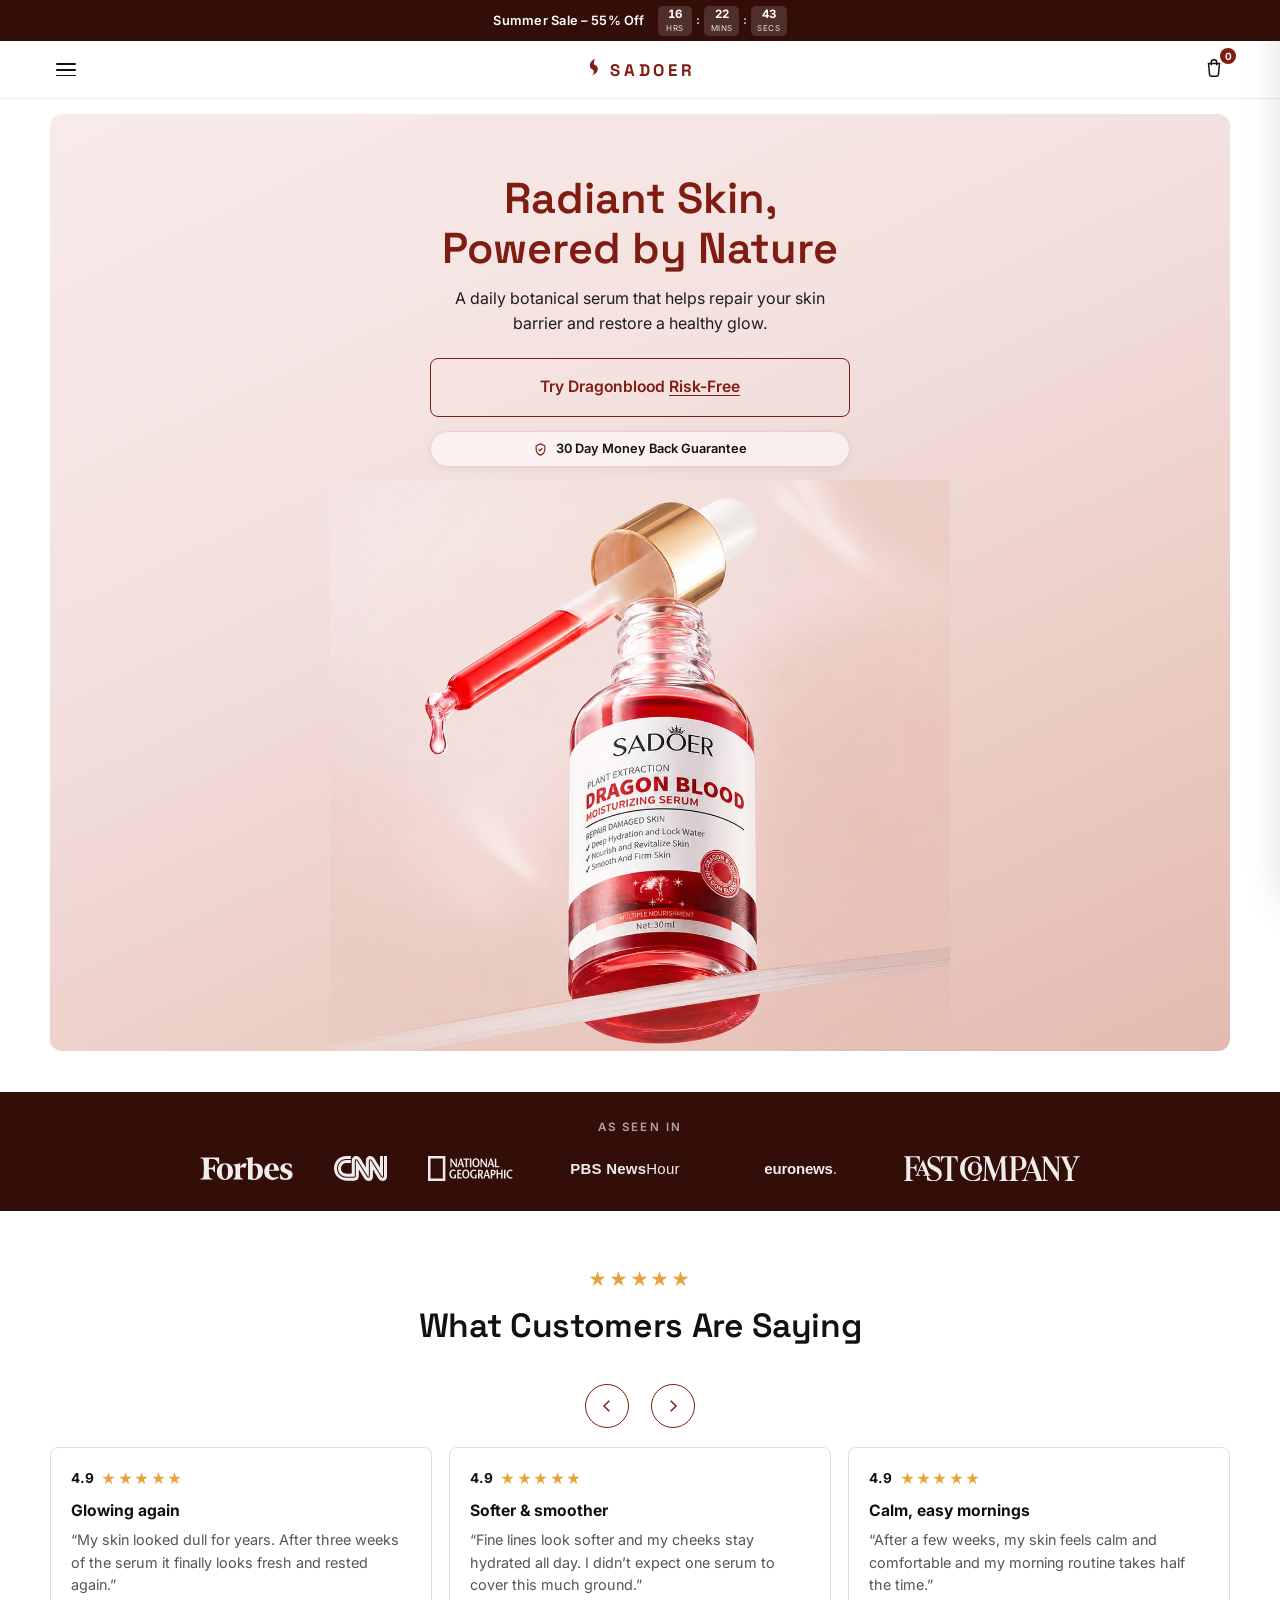
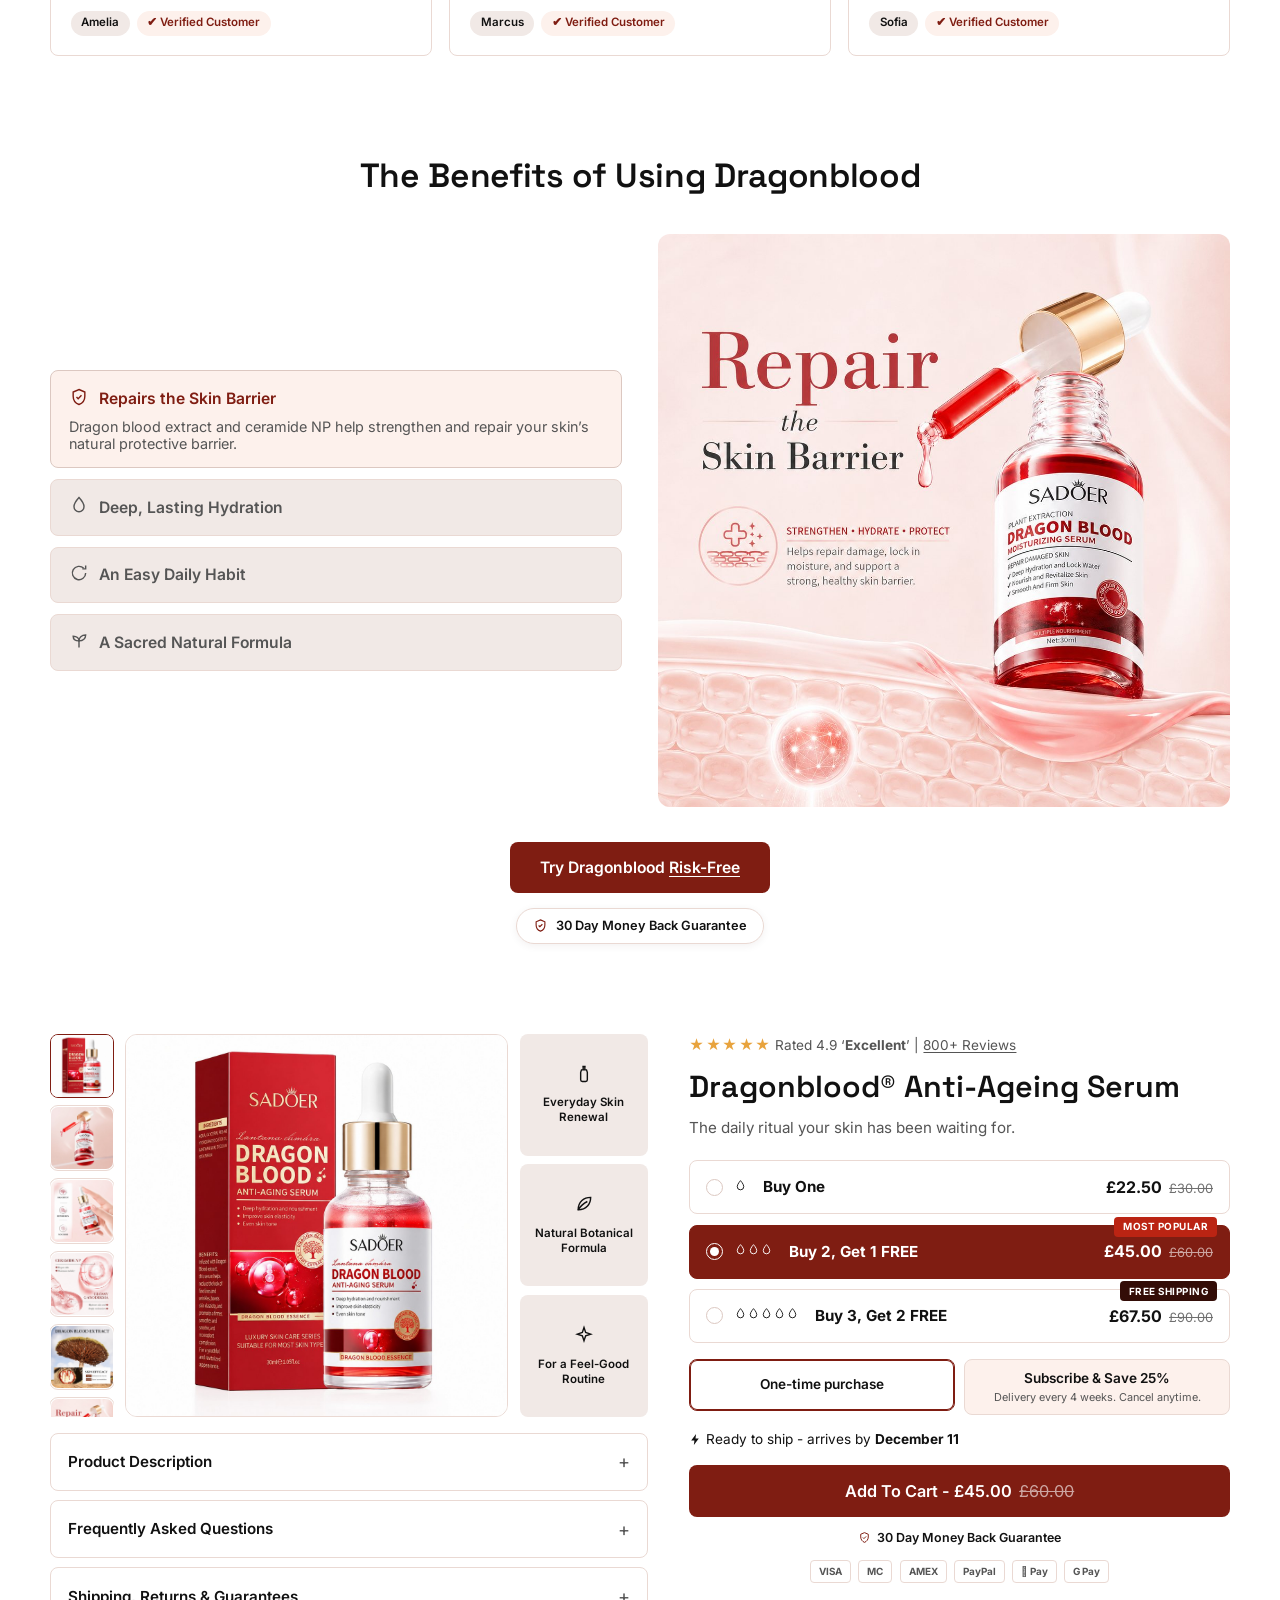
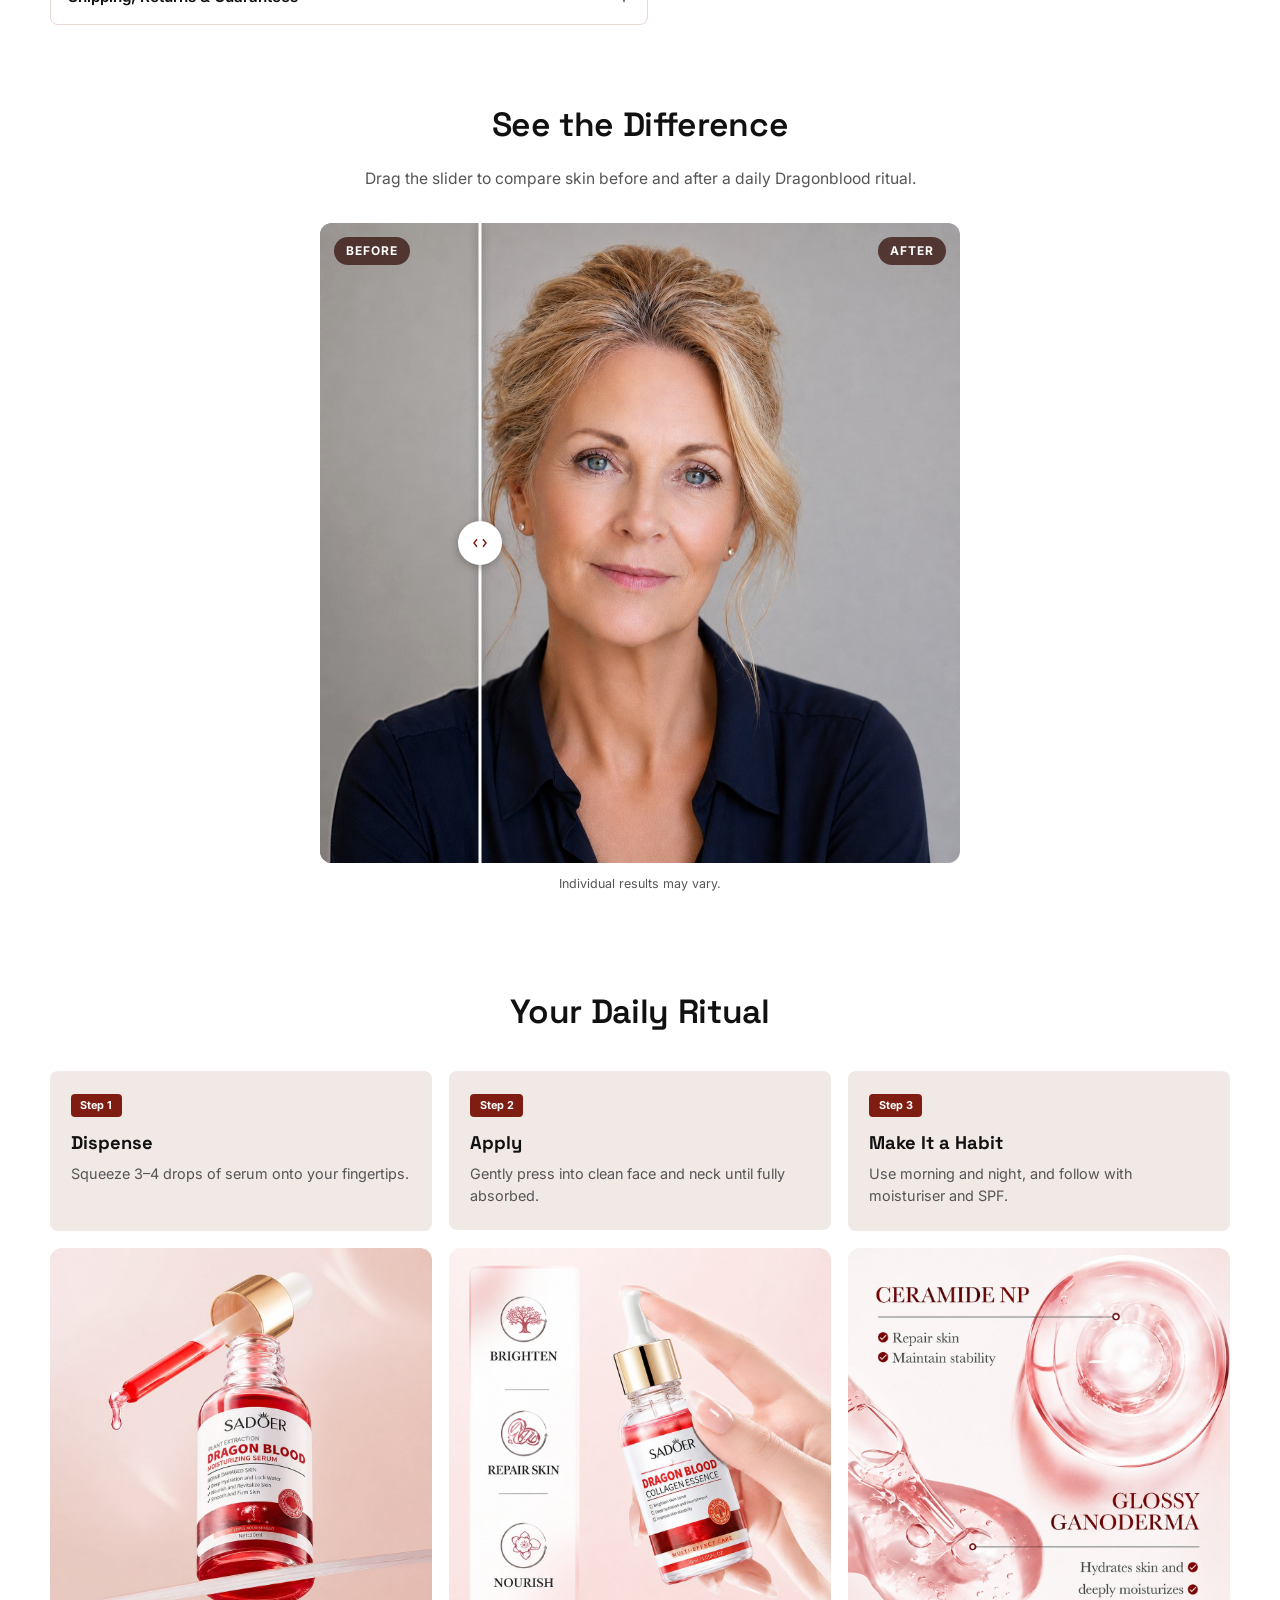
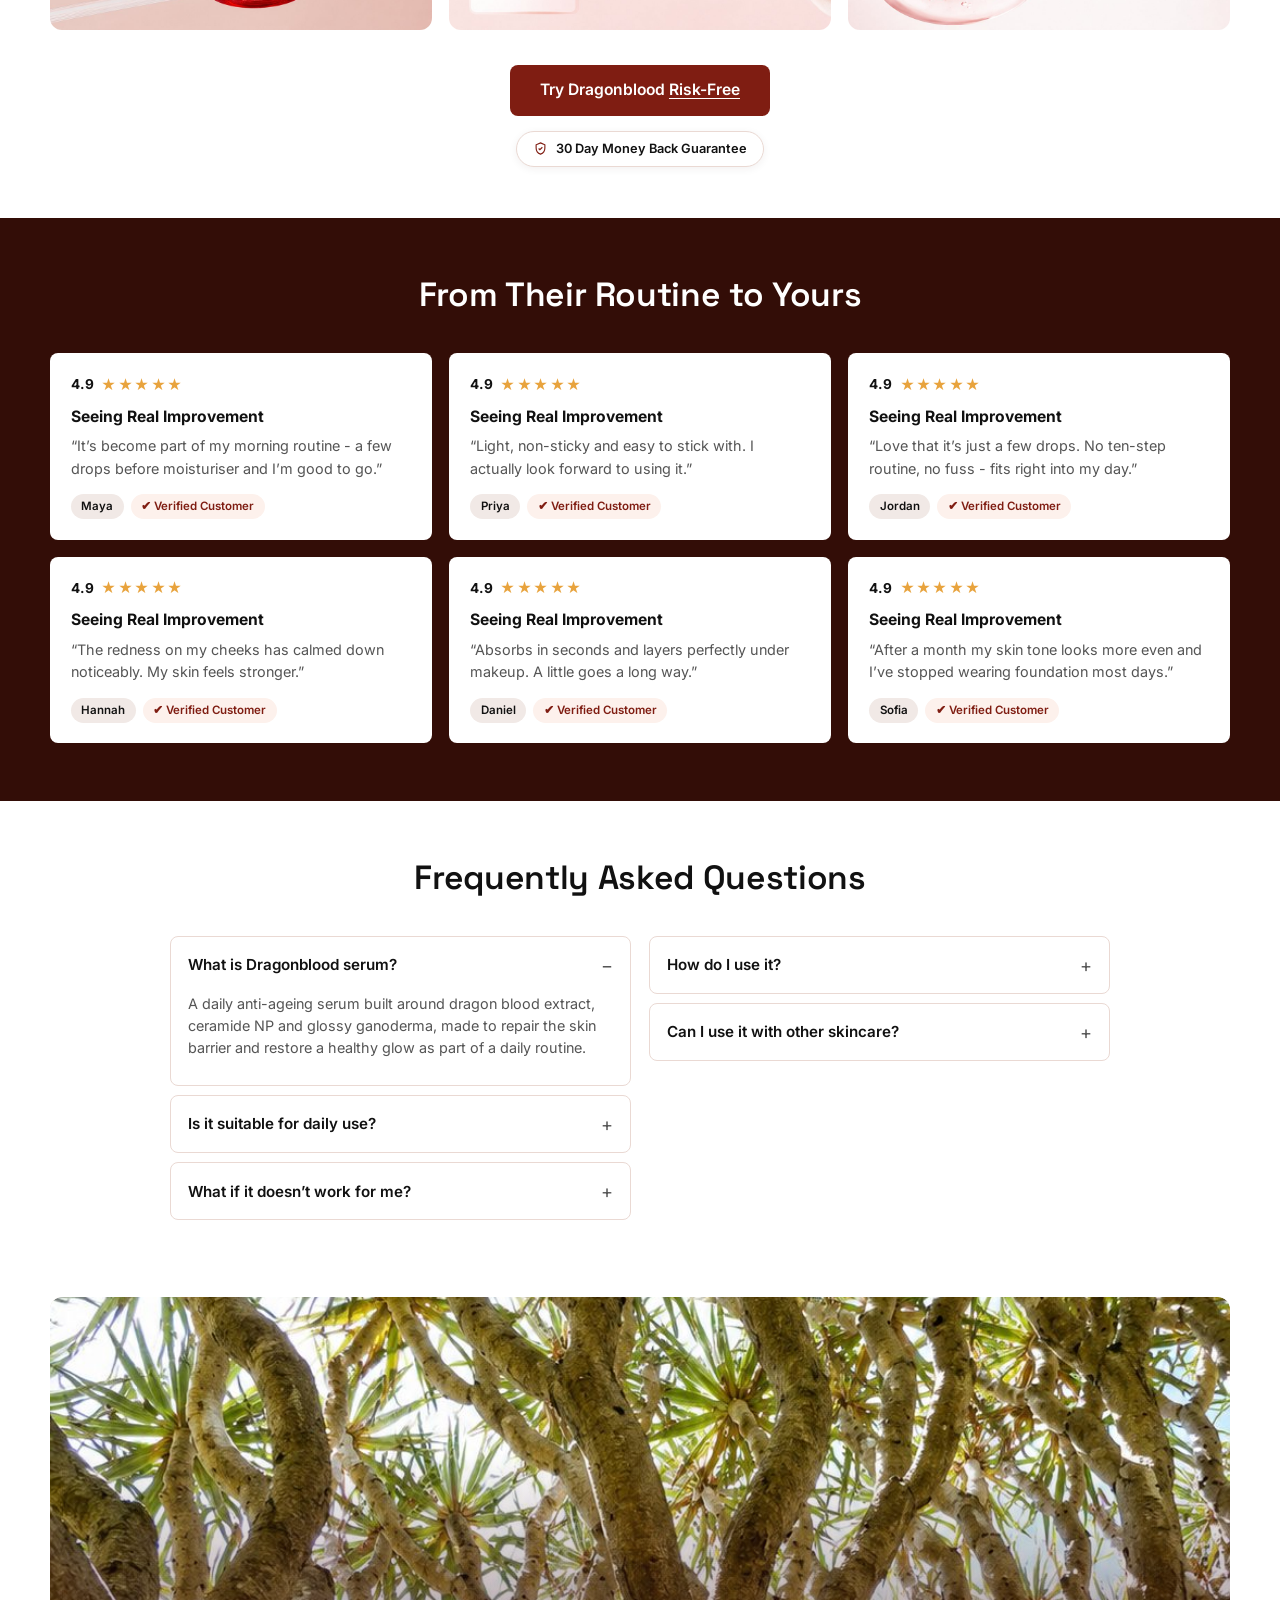
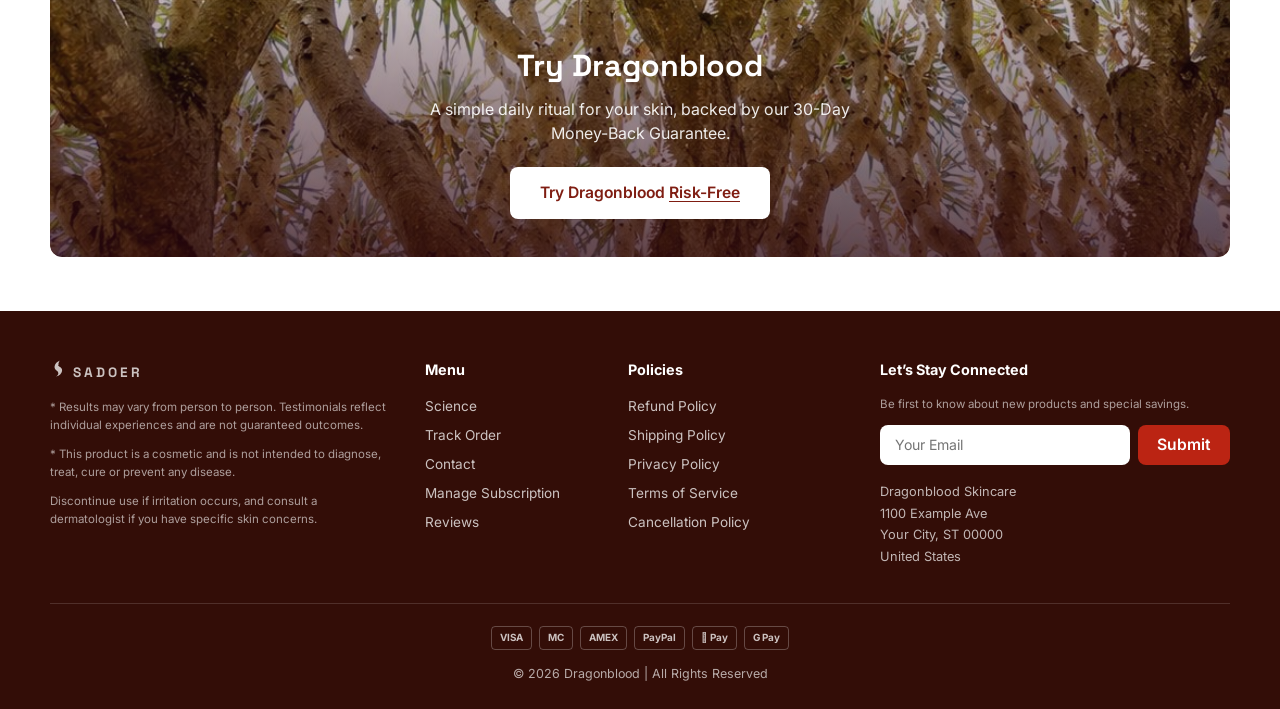
==== commit ea6e09b6: "Rotate tree imagery in the final CTA and on the Science page The closing 'Try Dragonblood' container" ====
--- a/index.html
+++ b/index.html
@@ -420,11 +420,14 @@
   <!-- ============ FINAL GUARANTEE CTA ============ -->
   <section class="guarantee">
     <div class="container">
-      <div class="guarantee__card">
-        <div class="guarantee__media">
-          <img src="assets/serum-front.jpg" alt="Dragonblood Anti-Ageing Serum with packaging">
-        </div>
-        <div class="guarantee__copy">
+      <div class="guarantee__card guarantee__card--trees">
+        <div class="rotator js-rotator" aria-hidden="true">
+          <img src="assets/tree-1.jpg" alt="" class="is-active" loading="lazy">
+          <img src="assets/tree-2.jpg" alt="" loading="lazy">
+          <img src="assets/tree-3.jpg" alt="" loading="lazy">
+          <img src="assets/tree-4.jpg" alt="" loading="lazy">
+        </div>
+        <div class="guarantee__overlay">
           <h2>Try Dragonblood</h2>
           <p>A simple daily ritual for your skin, backed by our 30-Day Money-Back Guarantee.</p>
           <a href="#offer" class="btn btn--primary js-scroll">Try Dragonblood <u>Risk-Free</u></a>
--- a/assets/theme.css
+++ b/assets/theme.css
@@ -660,6 +660,51 @@
 .guarantee__copy h2 { font-size: clamp(1.4rem, 2.6vw, 1.9rem); margin-bottom: 0.5rem; }
 .guarantee__copy p { color: var(--ink-soft); margin-bottom: 1.3rem; max-width: 28rem; }
 
+/* ---------- rotating tree banner ---------- */
+.rotator { position: relative; overflow: hidden; }
+.rotator img {
+  position: absolute; inset: 0;
+  width: 100%; height: 100%;
+  object-fit: cover;
+  opacity: 0;
+  transition: opacity 1.1s ease;
+}
+.rotator img.is-active { opacity: 1; }
+
+.guarantee__card--trees {
+  position: relative;
+  display: block;
+  padding: 0;
+  overflow: hidden;
+}
+.guarantee__card--trees .rotator { position: absolute; inset: 0; border-radius: var(--radius); }
+.guarantee__overlay {
+  position: relative; z-index: 1;
+  display: flex; flex-direction: column;
+  align-items: center; justify-content: flex-end;
+  text-align: center;
+  min-height: clamp(420px, 46vw, 560px);
+  padding: 2.2rem 1.4rem 2.4rem;
+  border-radius: var(--radius);
+  background: linear-gradient(0deg, rgba(45, 6, 15, 0.74) 0%, rgba(45, 6, 15, 0.3) 45%, rgba(45, 6, 15, 0) 72%);
+}
+.guarantee__overlay h2 { color: #fff; font-size: clamp(1.4rem, 2.6vw, 1.9rem); margin-bottom: 0.5rem; }
+.guarantee__overlay p { color: rgba(255, 255, 255, 0.9); margin-bottom: 1.3rem; max-width: 28rem; }
+.guarantee__overlay .btn { background: #fff; color: var(--red-900); }
+.guarantee__overlay .btn:hover { background: var(--tint); }
+
+/* science page rotating gallery */
+.sci-gallery { padding: 0 0 3.6rem; }
+.sci-gallery .rotator {
+  border-radius: var(--radius);
+  aspect-ratio: 16 / 8;
+  min-height: 300px;
+  max-height: 560px;
+}
+@media (max-width: 640px) {
+  .sci-gallery .rotator { aspect-ratio: 4 / 5; }
+}
+
 /* ---------- footer ---------- */
 .site-footer { background: var(--red-950); color: #fff; padding: 3rem 0 1.6rem; }
 .footer-grid {
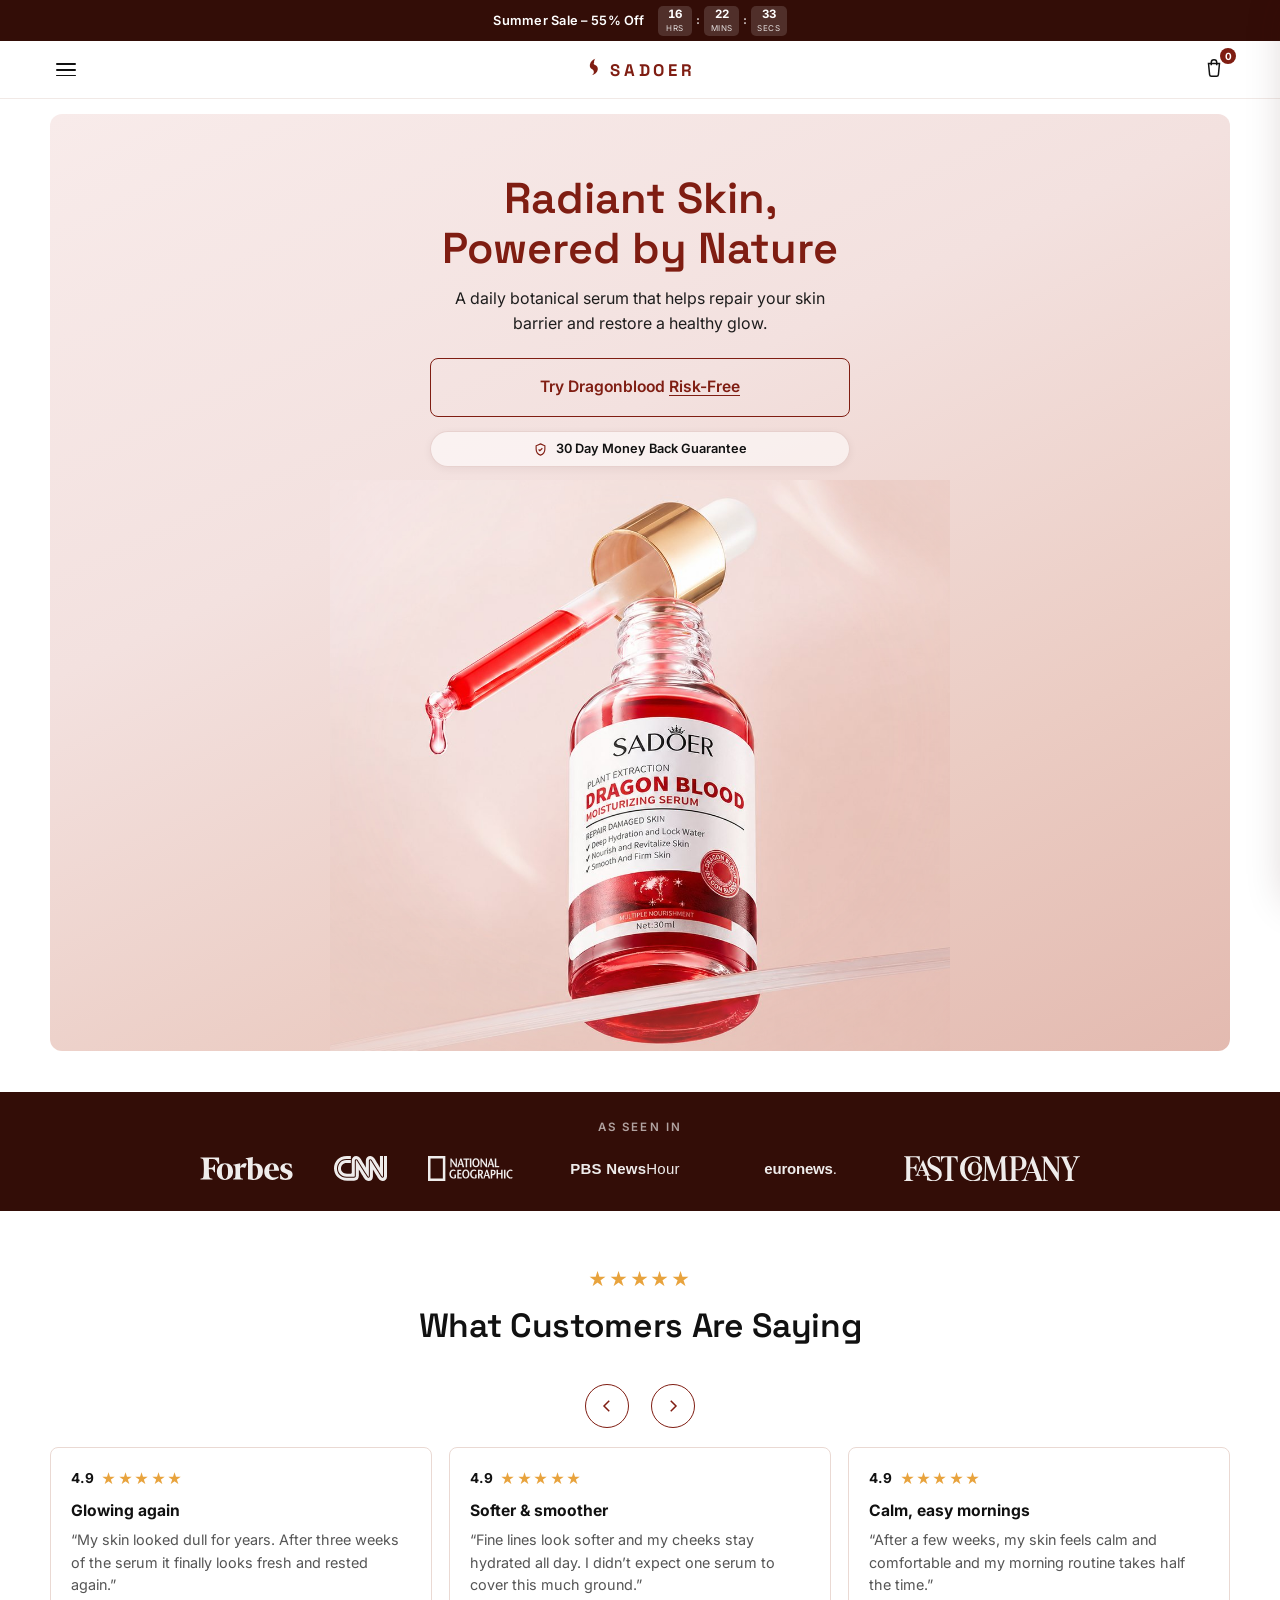
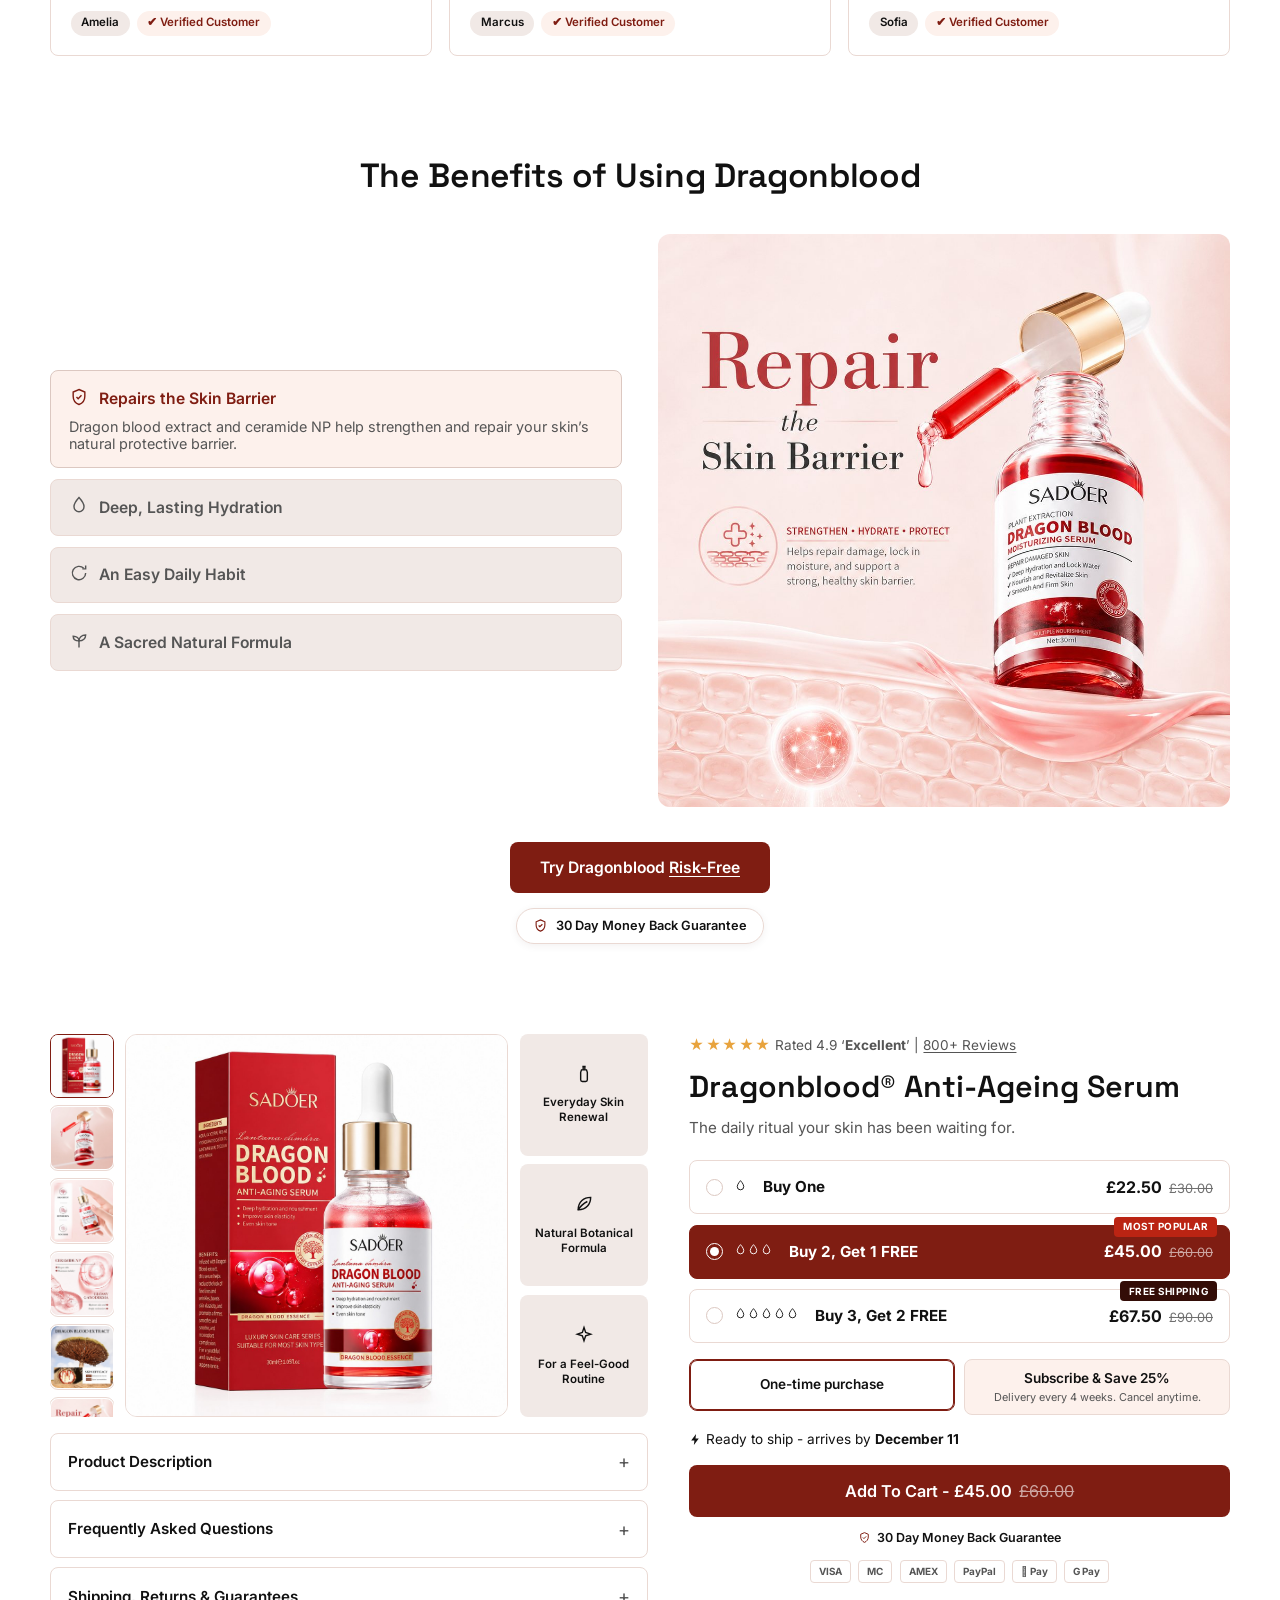
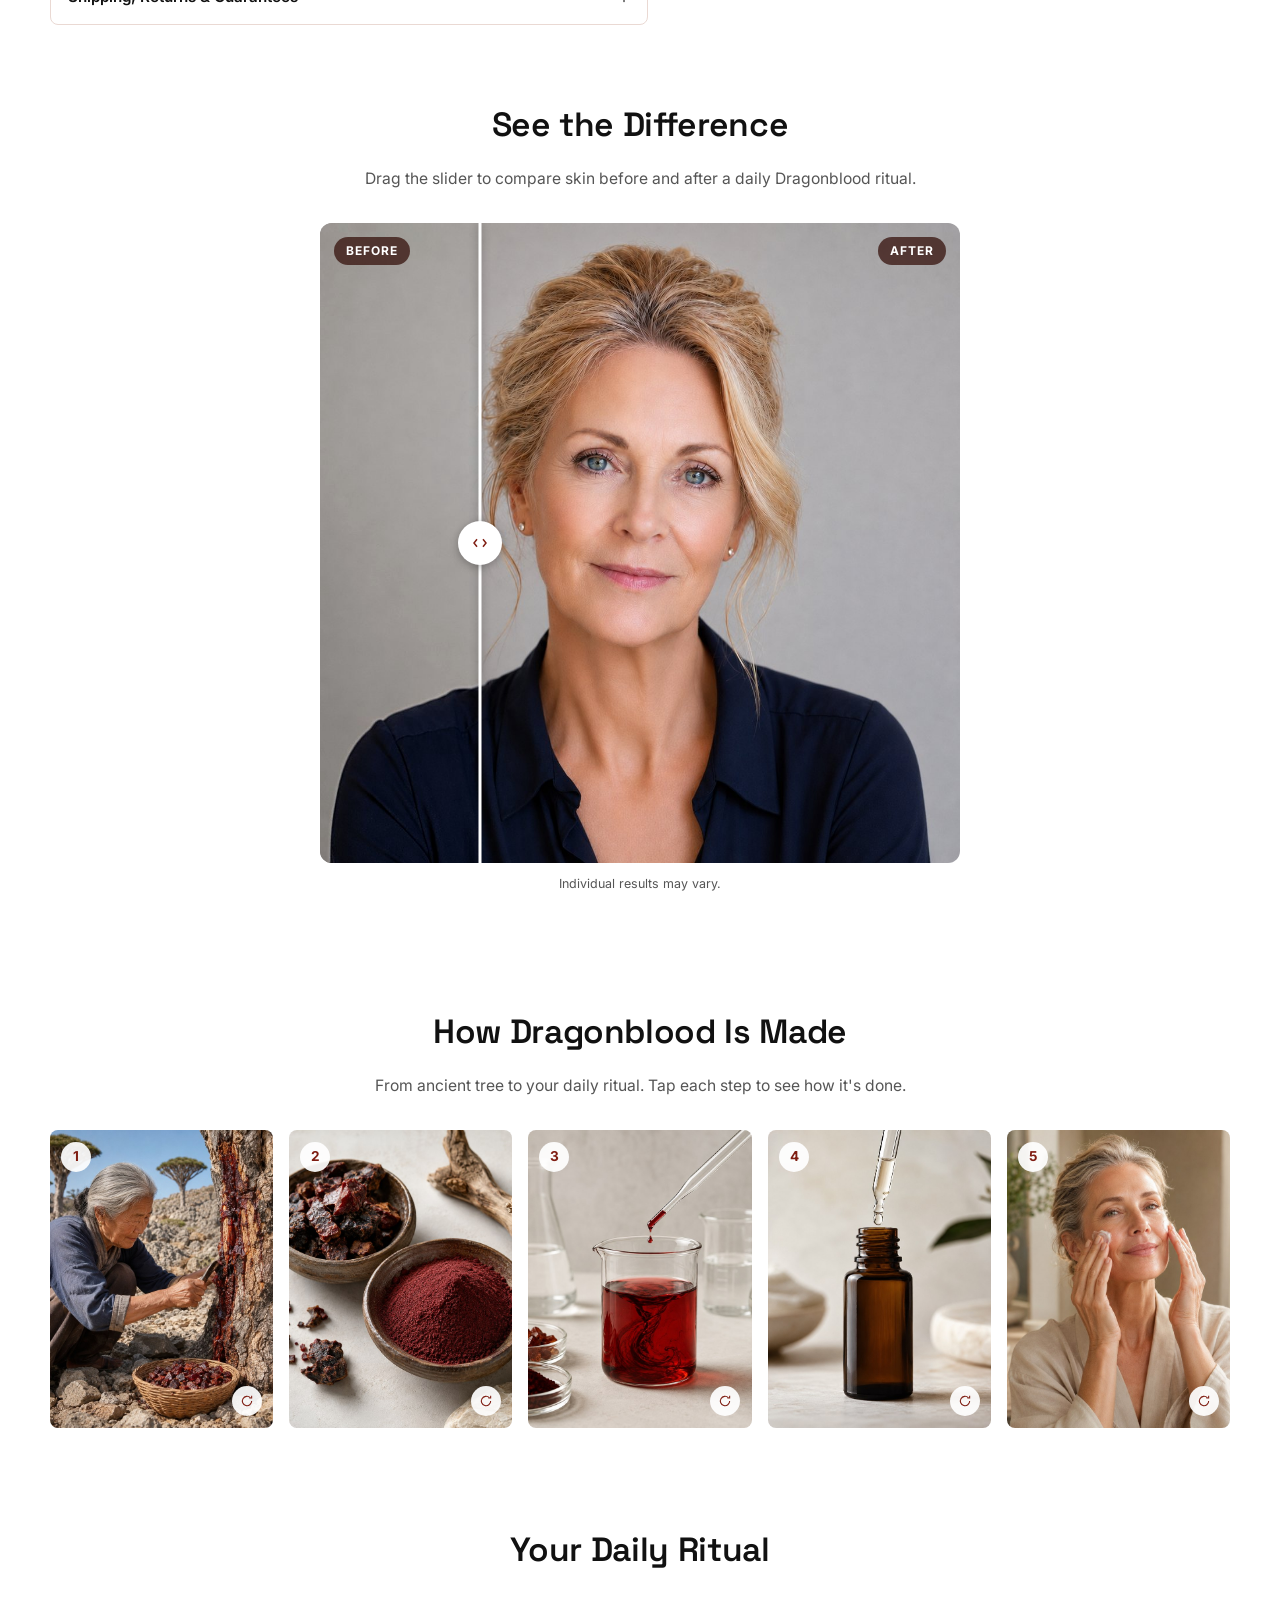
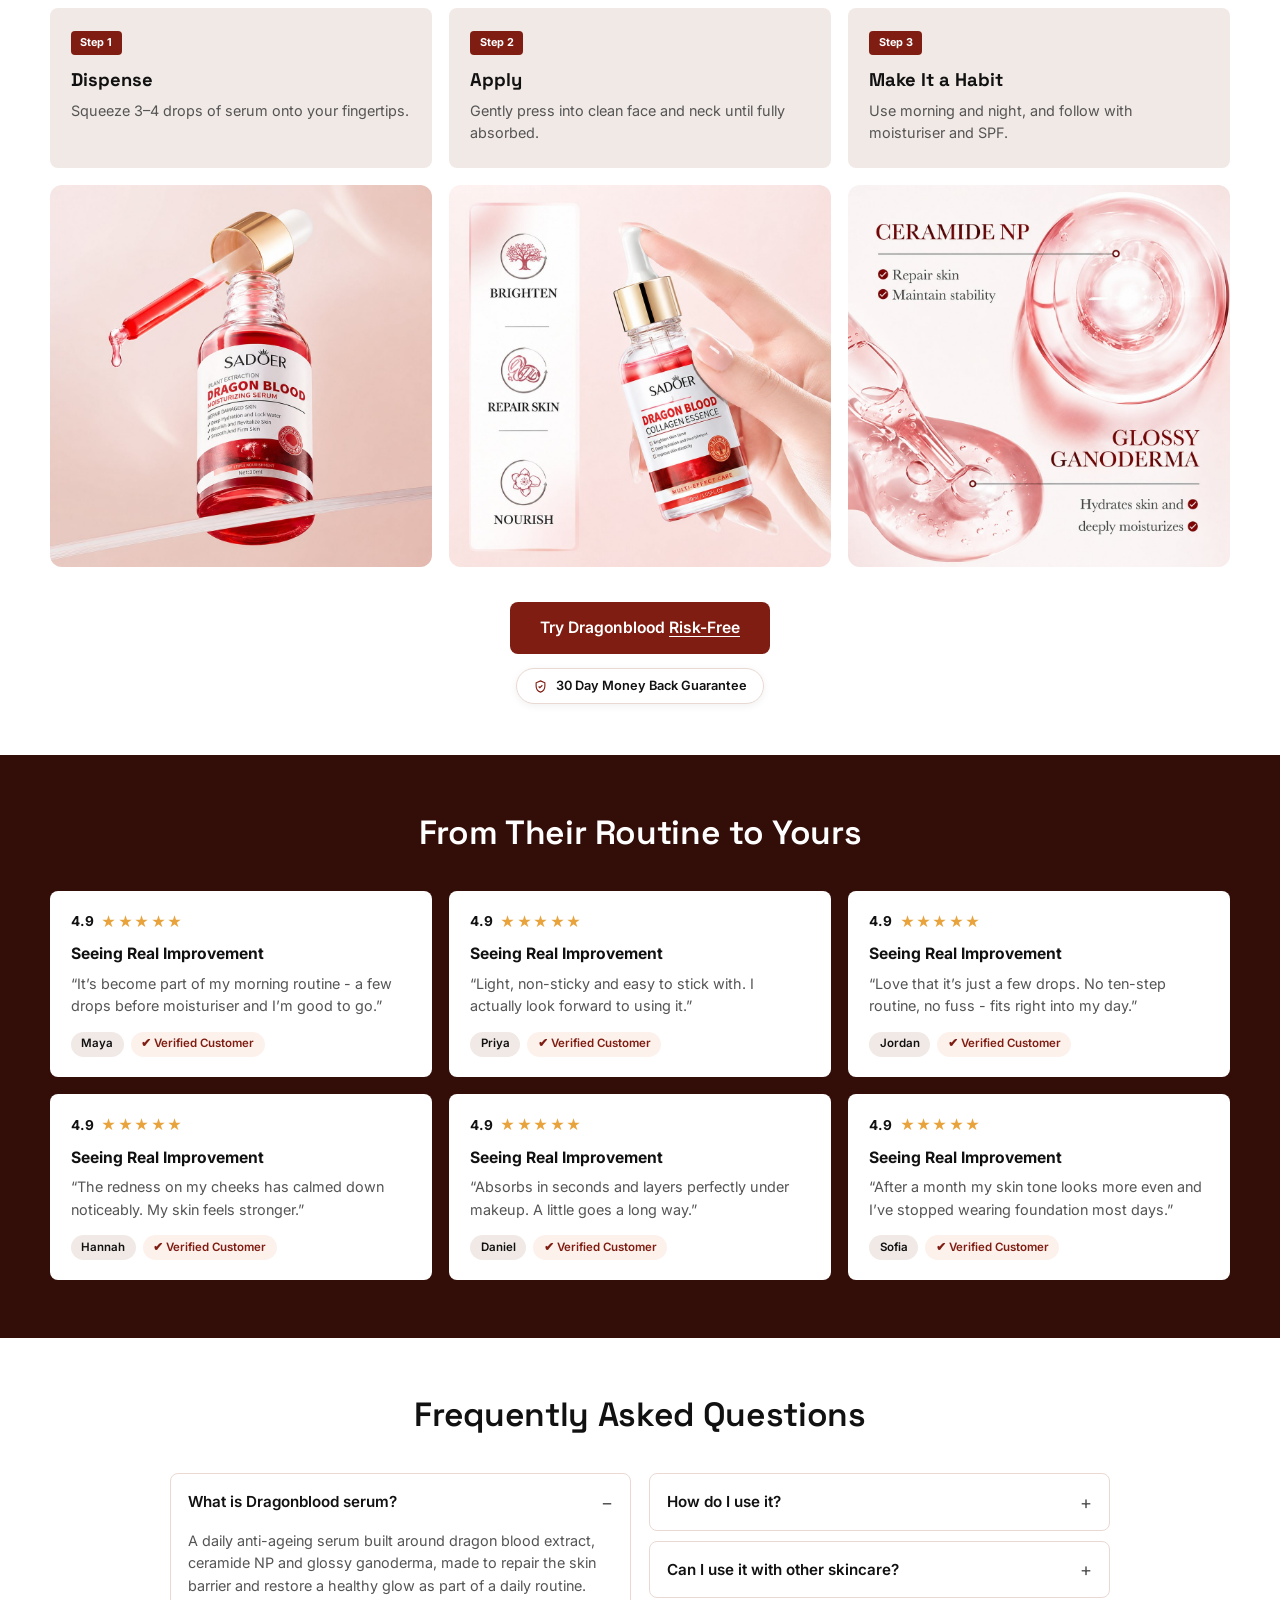
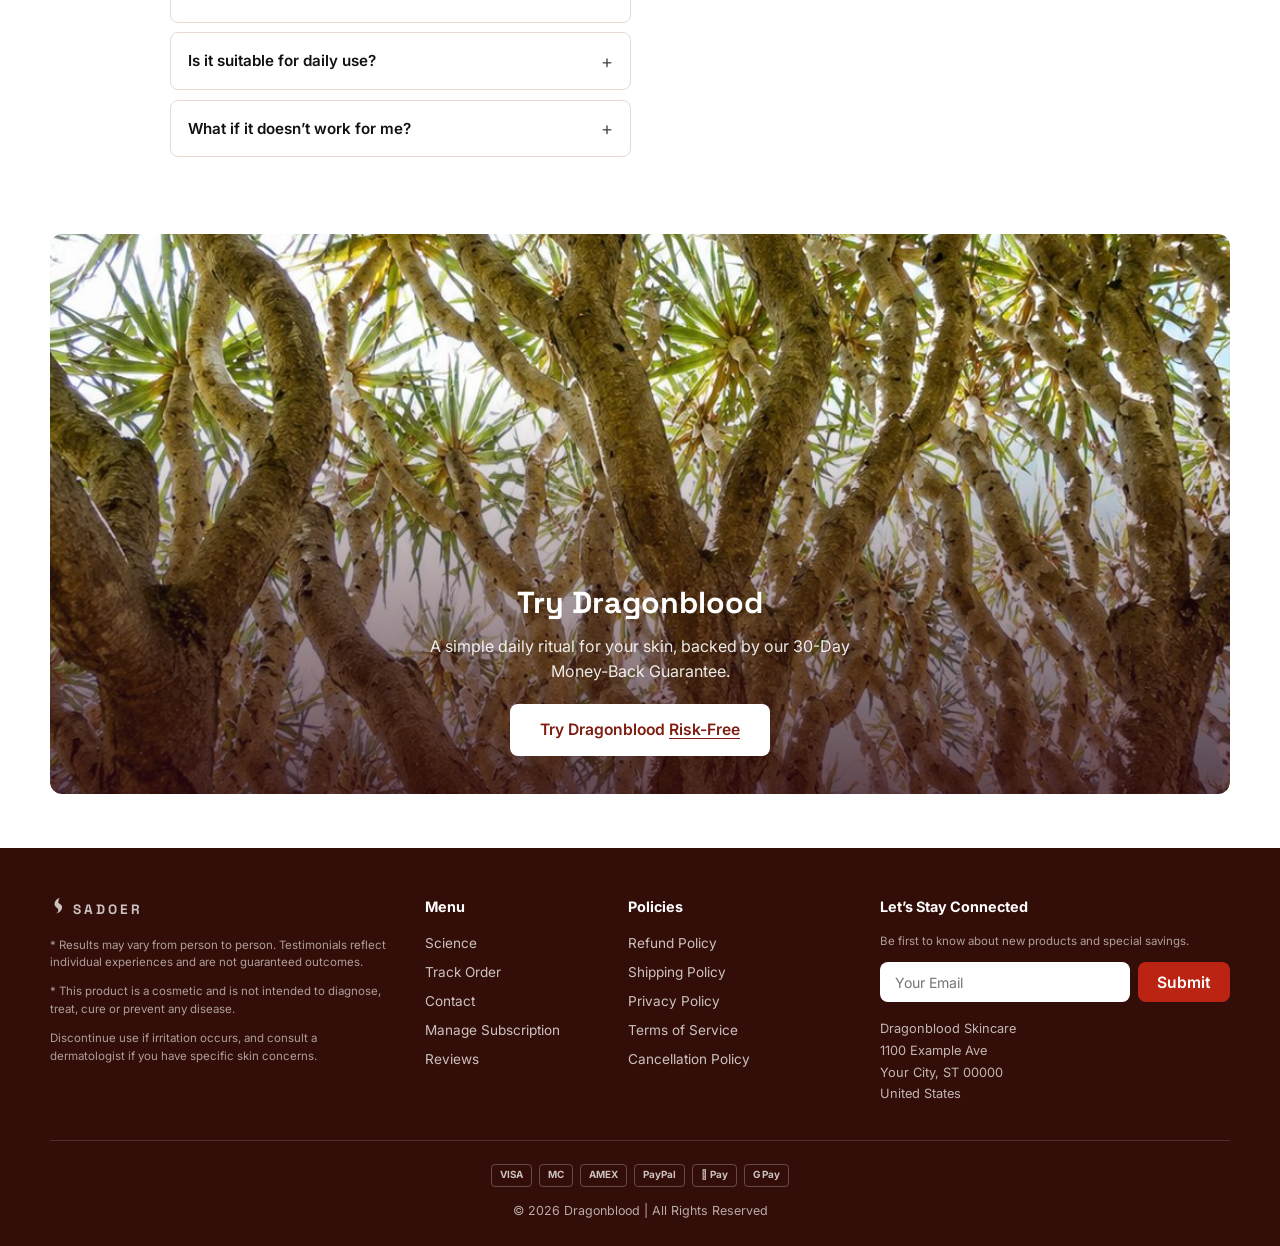
==== commit bcdddeb9: "Add tap-to-flip product creation process tiles A new five-tile section under the before/after compar" ====
--- a/index.html
+++ b/index.html
@@ -299,6 +299,81 @@
     </div>
   </section>
 
+  <!-- ============ PRODUCT CREATION PROCESS ============ -->
+  <section class="process">
+    <div class="container">
+      <h2 class="section-title">How Dragonblood Is Made</h2>
+      <p class="sci-lead">From ancient tree to your daily ritual. Tap each step to see how it's done.</p>
+      <div class="process-grid">
+        <button class="flip-card" aria-pressed="false" aria-label="Step 1: Harvest Tree Resin. Tap to flip.">
+          <span class="flip-card__inner">
+            <span class="flip-card__face">
+              <img src="assets/process-1.jpg" alt="" loading="lazy">
+              <span class="flip-card__step" aria-hidden="true">1</span>
+              <span class="flip-card__hint" aria-hidden="true"><svg viewBox="0 0 24 24" fill="none" stroke="currentColor" stroke-width="1.8" width="14" height="14"><path d="M20 12a8 8 0 1 1-2.3-5.6"/><path d="M20 3v4h-4"/></svg></span>
+            </span>
+            <span class="flip-card__face flip-card__back">
+              <b>Harvest Tree Resin</b>
+              <span>Sustainably harvested from the Dragon Blood Tree in Yunnan, China.</span>
+            </span>
+          </span>
+        </button>
+        <button class="flip-card" aria-pressed="false" aria-label="Step 2: Turn Into Powder. Tap to flip.">
+          <span class="flip-card__inner">
+            <span class="flip-card__face">
+              <img src="assets/process-2.jpg" alt="" loading="lazy">
+              <span class="flip-card__step" aria-hidden="true">2</span>
+              <span class="flip-card__hint" aria-hidden="true"><svg viewBox="0 0 24 24" fill="none" stroke="currentColor" stroke-width="1.8" width="14" height="14"><path d="M20 12a8 8 0 1 1-2.3-5.6"/><path d="M20 3v4h-4"/></svg></span>
+            </span>
+            <span class="flip-card__face flip-card__back">
+              <b>Turn Into Powder</b>
+              <span>The resin is cleaned and finely milled into a delicate powder.</span>
+            </span>
+          </span>
+        </button>
+        <button class="flip-card" aria-pressed="false" aria-label="Step 3: Turn Into Liquid and Mix Into Solution. Tap to flip.">
+          <span class="flip-card__inner">
+            <span class="flip-card__face">
+              <img src="assets/process-3.jpg" alt="" loading="lazy">
+              <span class="flip-card__step" aria-hidden="true">3</span>
+              <span class="flip-card__hint" aria-hidden="true"><svg viewBox="0 0 24 24" fill="none" stroke="currentColor" stroke-width="1.8" width="14" height="14"><path d="M20 12a8 8 0 1 1-2.3-5.6"/><path d="M20 3v4h-4"/></svg></span>
+            </span>
+            <span class="flip-card__face flip-card__back">
+              <b>Turn Into Liquid &amp; Mix Into Solution</b>
+              <span>The powder is dissolved and blended with carefully selected ingredients.</span>
+            </span>
+          </span>
+        </button>
+        <button class="flip-card" aria-pressed="false" aria-label="Step 4: Bottle Into Final Product. Tap to flip.">
+          <span class="flip-card__inner">
+            <span class="flip-card__face">
+              <img src="assets/process-4.jpg" alt="" loading="lazy">
+              <span class="flip-card__step" aria-hidden="true">4</span>
+              <span class="flip-card__hint" aria-hidden="true"><svg viewBox="0 0 24 24" fill="none" stroke="currentColor" stroke-width="1.8" width="14" height="14"><path d="M20 12a8 8 0 1 1-2.3-5.6"/><path d="M20 3v4h-4"/></svg></span>
+            </span>
+            <span class="flip-card__face flip-card__back">
+              <b>Bottle Into Final Product</b>
+              <span>The solution is bottled in our signature packaging to preserve its purity and potency.</span>
+            </span>
+          </span>
+        </button>
+        <button class="flip-card" aria-pressed="false" aria-label="Step 5: Used Twice Daily for Skin Care. Tap to flip.">
+          <span class="flip-card__inner">
+            <span class="flip-card__face">
+              <img src="assets/process-5.jpg" alt="" loading="lazy">
+              <span class="flip-card__step" aria-hidden="true">5</span>
+              <span class="flip-card__hint" aria-hidden="true"><svg viewBox="0 0 24 24" fill="none" stroke="currentColor" stroke-width="1.8" width="14" height="14"><path d="M20 12a8 8 0 1 1-2.3-5.6"/><path d="M20 3v4h-4"/></svg></span>
+            </span>
+            <span class="flip-card__face flip-card__back">
+              <b>Used Twice Daily for Skin Care</b>
+              <span>Apply morning and night to clean skin for best results.</span>
+            </span>
+          </span>
+        </button>
+      </div>
+    </div>
+  </section>
+
   <!-- ============ DAILY RITUAL ============ -->
   <section class="ritual">
     <div class="container">
--- a/assets/theme.css
+++ b/assets/theme.css
@@ -951,6 +951,61 @@
 }
 .sci-list li b { color: var(--ink); }
 .sci-note { font-size: 0.85rem !important; font-style: italic; }
+/* ---------- product process flip tiles ---------- */
+.process { padding: 3.6rem 0; }
+.process-grid { display: grid; grid-template-columns: repeat(5, 1fr); gap: 1rem; }
+.flip-card {
+  position: relative;
+  aspect-ratio: 3 / 4;
+  perspective: 1000px;
+  background: none; border: none; padding: 0;
+  cursor: pointer;
+  font: inherit;
+}
+.flip-card__inner {
+  position: absolute; inset: 0;
+  transform-style: preserve-3d;
+  transition: transform 0.6s;
+}
+.flip-card.is-flipped .flip-card__inner { transform: rotateY(180deg); }
+.flip-card__face {
+  position: absolute; inset: 0;
+  -webkit-backface-visibility: hidden;
+  backface-visibility: hidden;
+  border-radius: var(--radius-sm);
+  overflow: hidden;
+}
+.flip-card__face img { width: 100%; height: 100%; object-fit: cover; }
+.flip-card__step, .flip-card__hint {
+  position: absolute;
+  width: 30px; height: 30px;
+  border-radius: 50%;
+  background: rgba(255, 255, 255, 0.92);
+  color: var(--red-900);
+  display: grid; place-items: center;
+}
+.flip-card__step { top: 0.7rem; left: 0.7rem; font-weight: 700; font-size: 0.85rem; }
+.flip-card__hint { bottom: 0.7rem; right: 0.7rem; }
+.flip-card__back {
+  transform: rotateY(180deg);
+  background: var(--red-950);
+  color: #fff;
+  display: flex; flex-direction: column;
+  align-items: center; justify-content: center;
+  gap: 0.6rem;
+  text-align: center;
+  padding: 1.2rem 1rem;
+}
+.flip-card__back b {
+  font-size: 0.95rem; line-height: 1.35;
+  text-transform: uppercase; letter-spacing: 0.05em;
+}
+.flip-card__back span { font-size: 0.84rem; color: rgba(255, 255, 255, 0.85); line-height: 1.5; }
+@media (max-width: 900px) {
+  .process-grid { grid-template-columns: 1fr 1fr; }
+  .process-grid .flip-card:last-child { grid-column: 1 / -1; aspect-ratio: 3 / 2; }
+}
+
 /* ---------- press strip (As seen in) ---------- */
 .press-strip { background: var(--red-950); }
 .press-strip__link { display: block; padding: 1.7rem 0 1.9rem; text-decoration: none; }
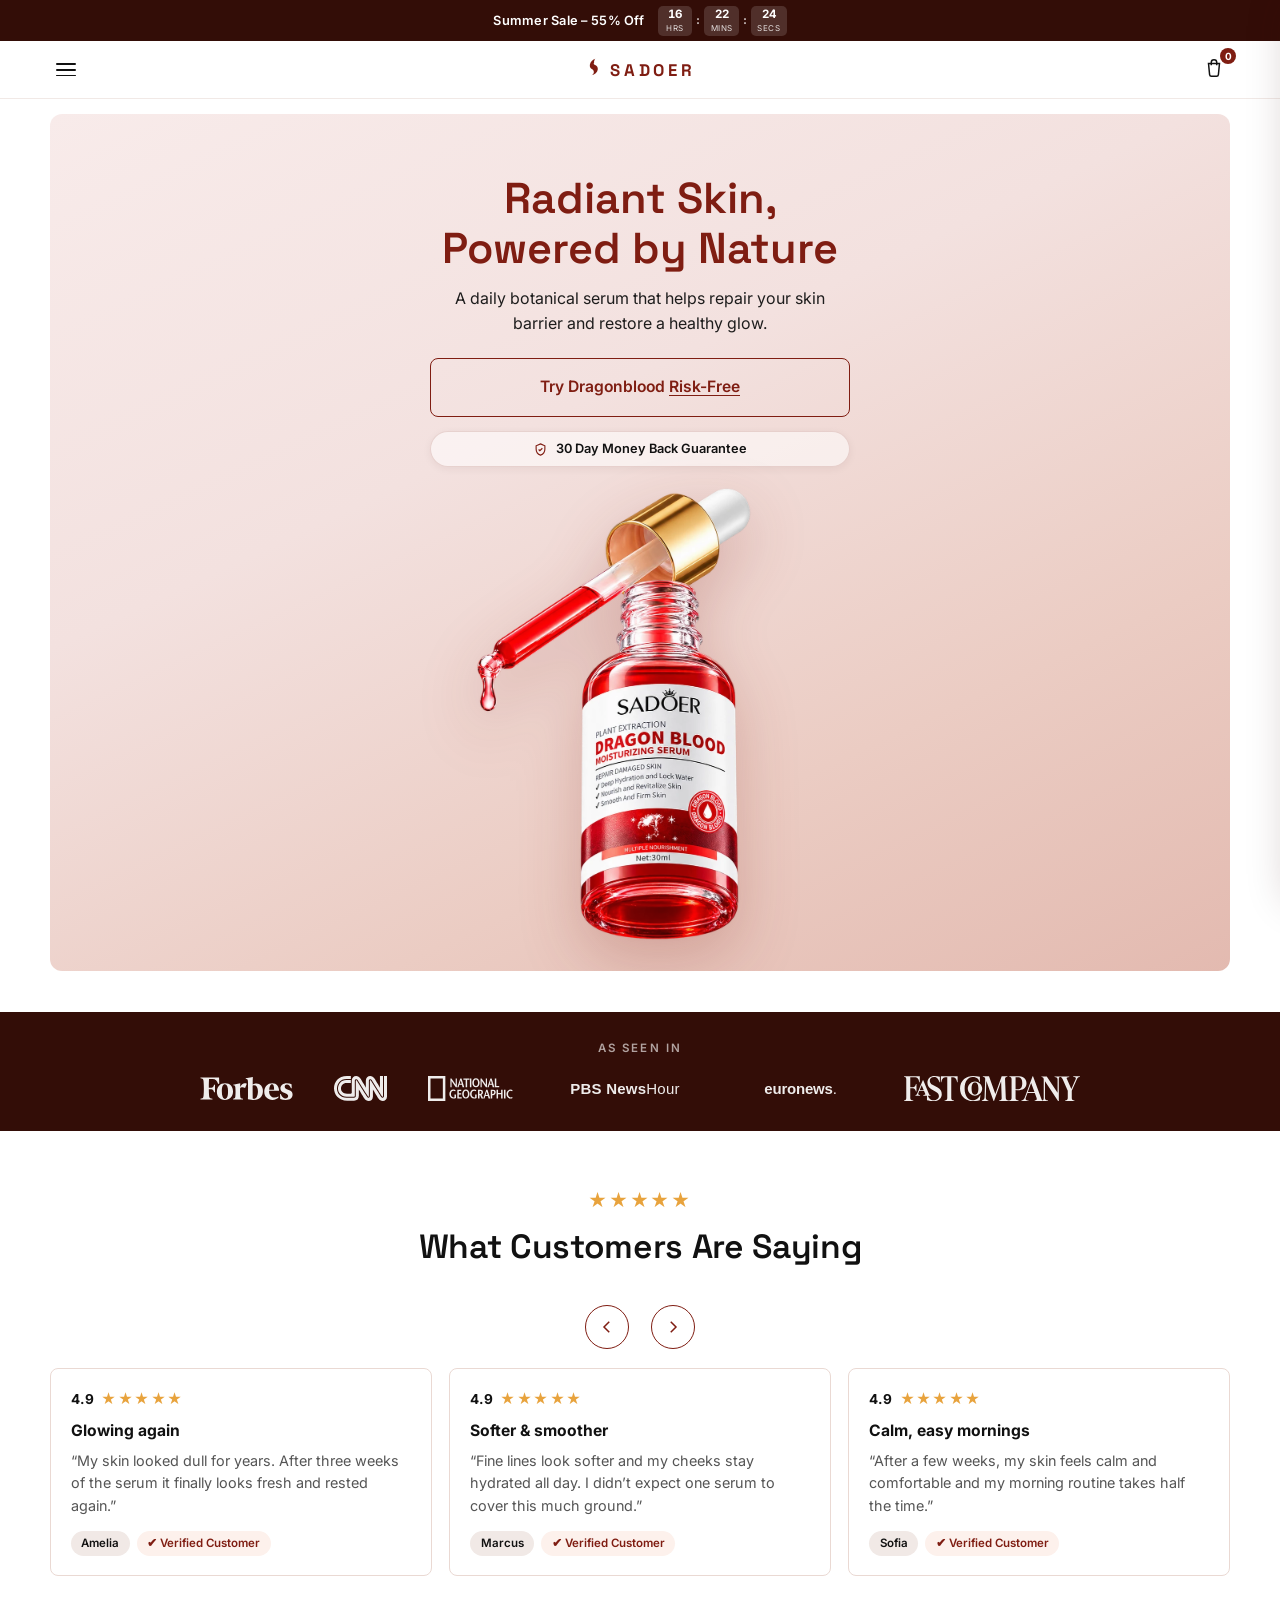
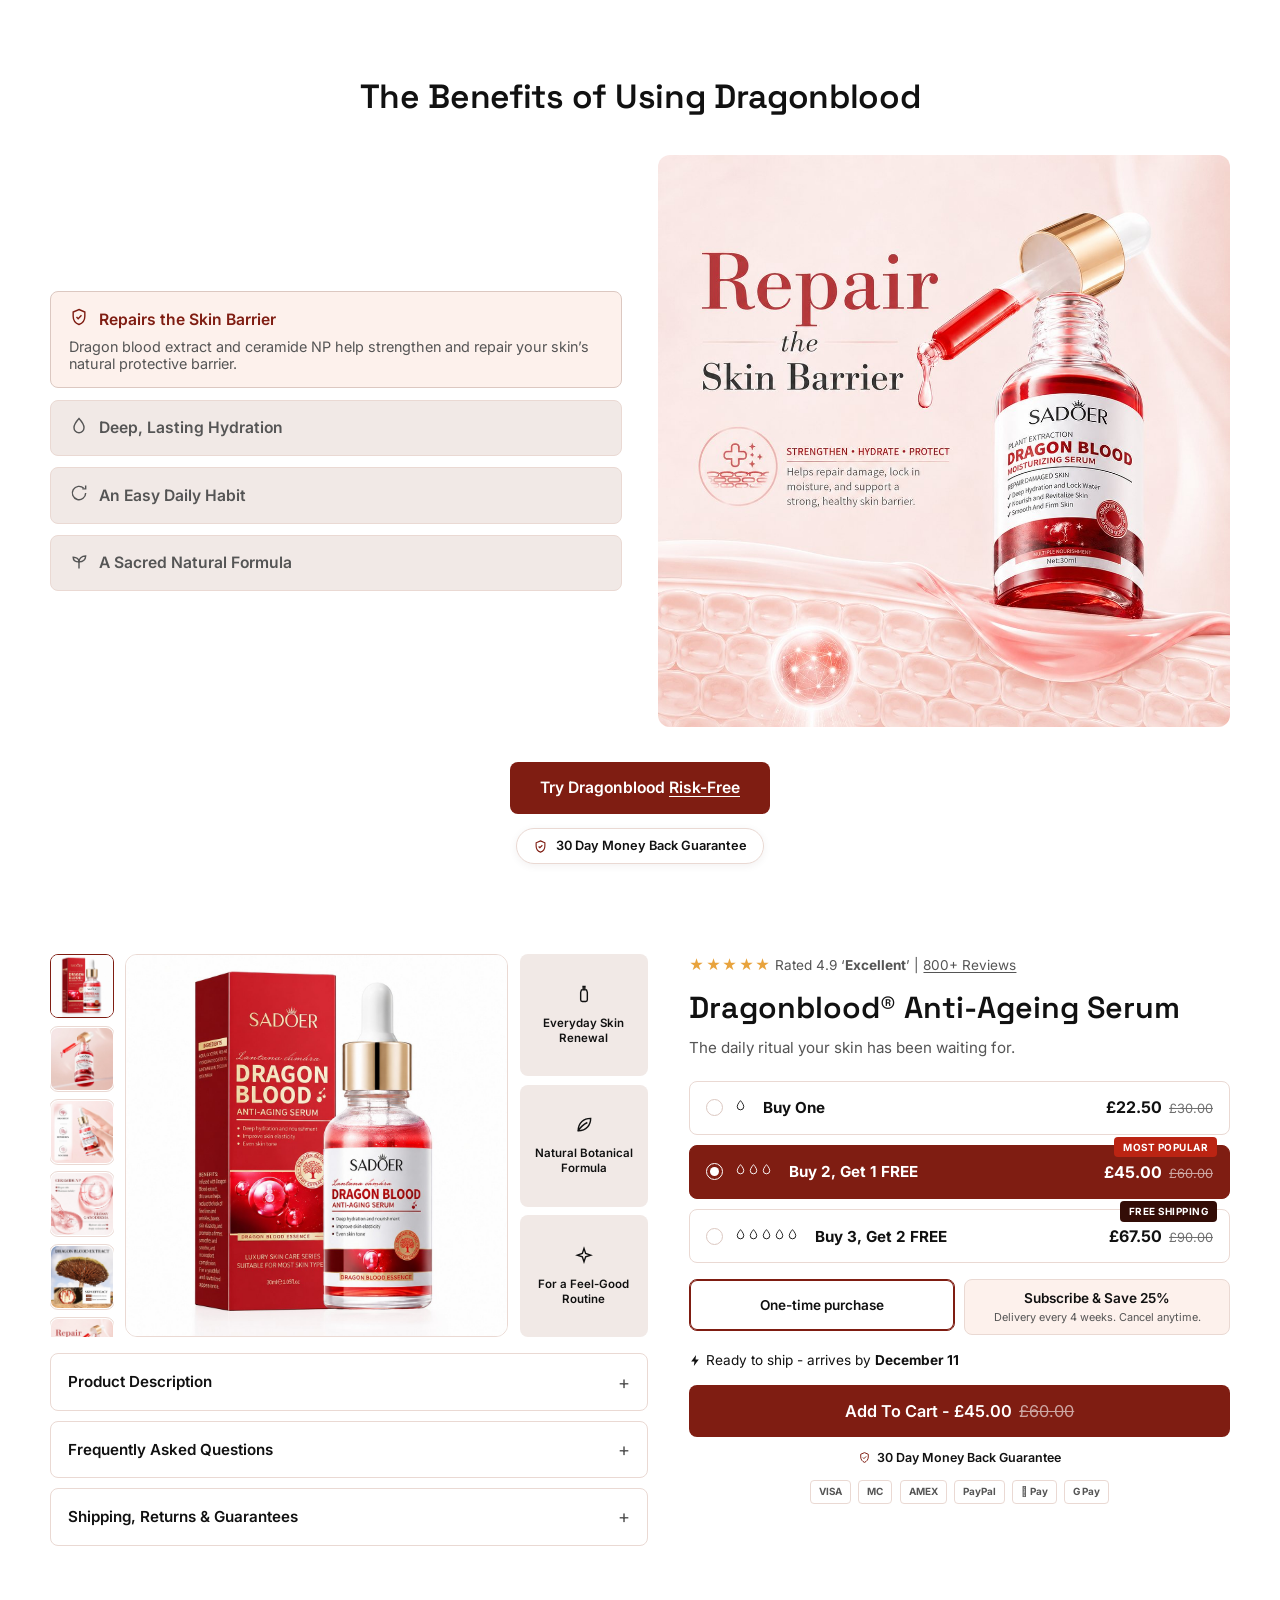
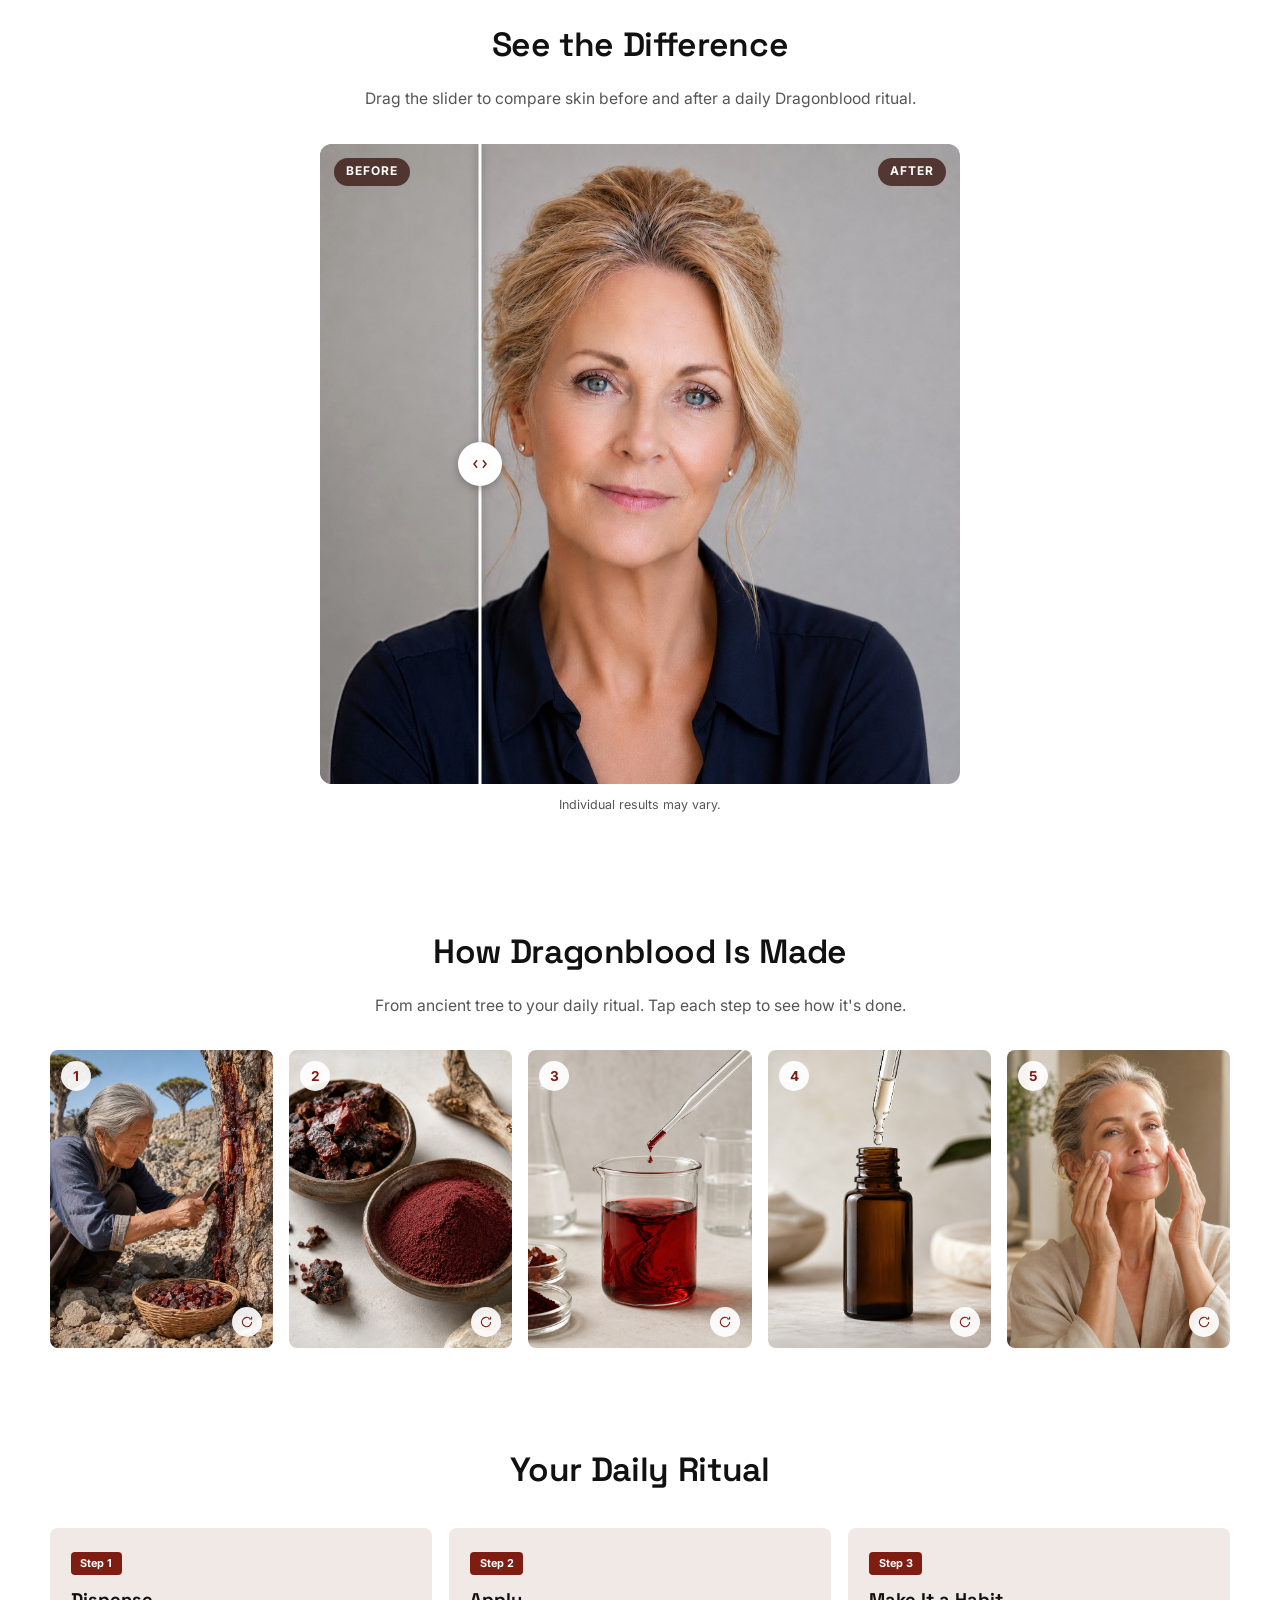
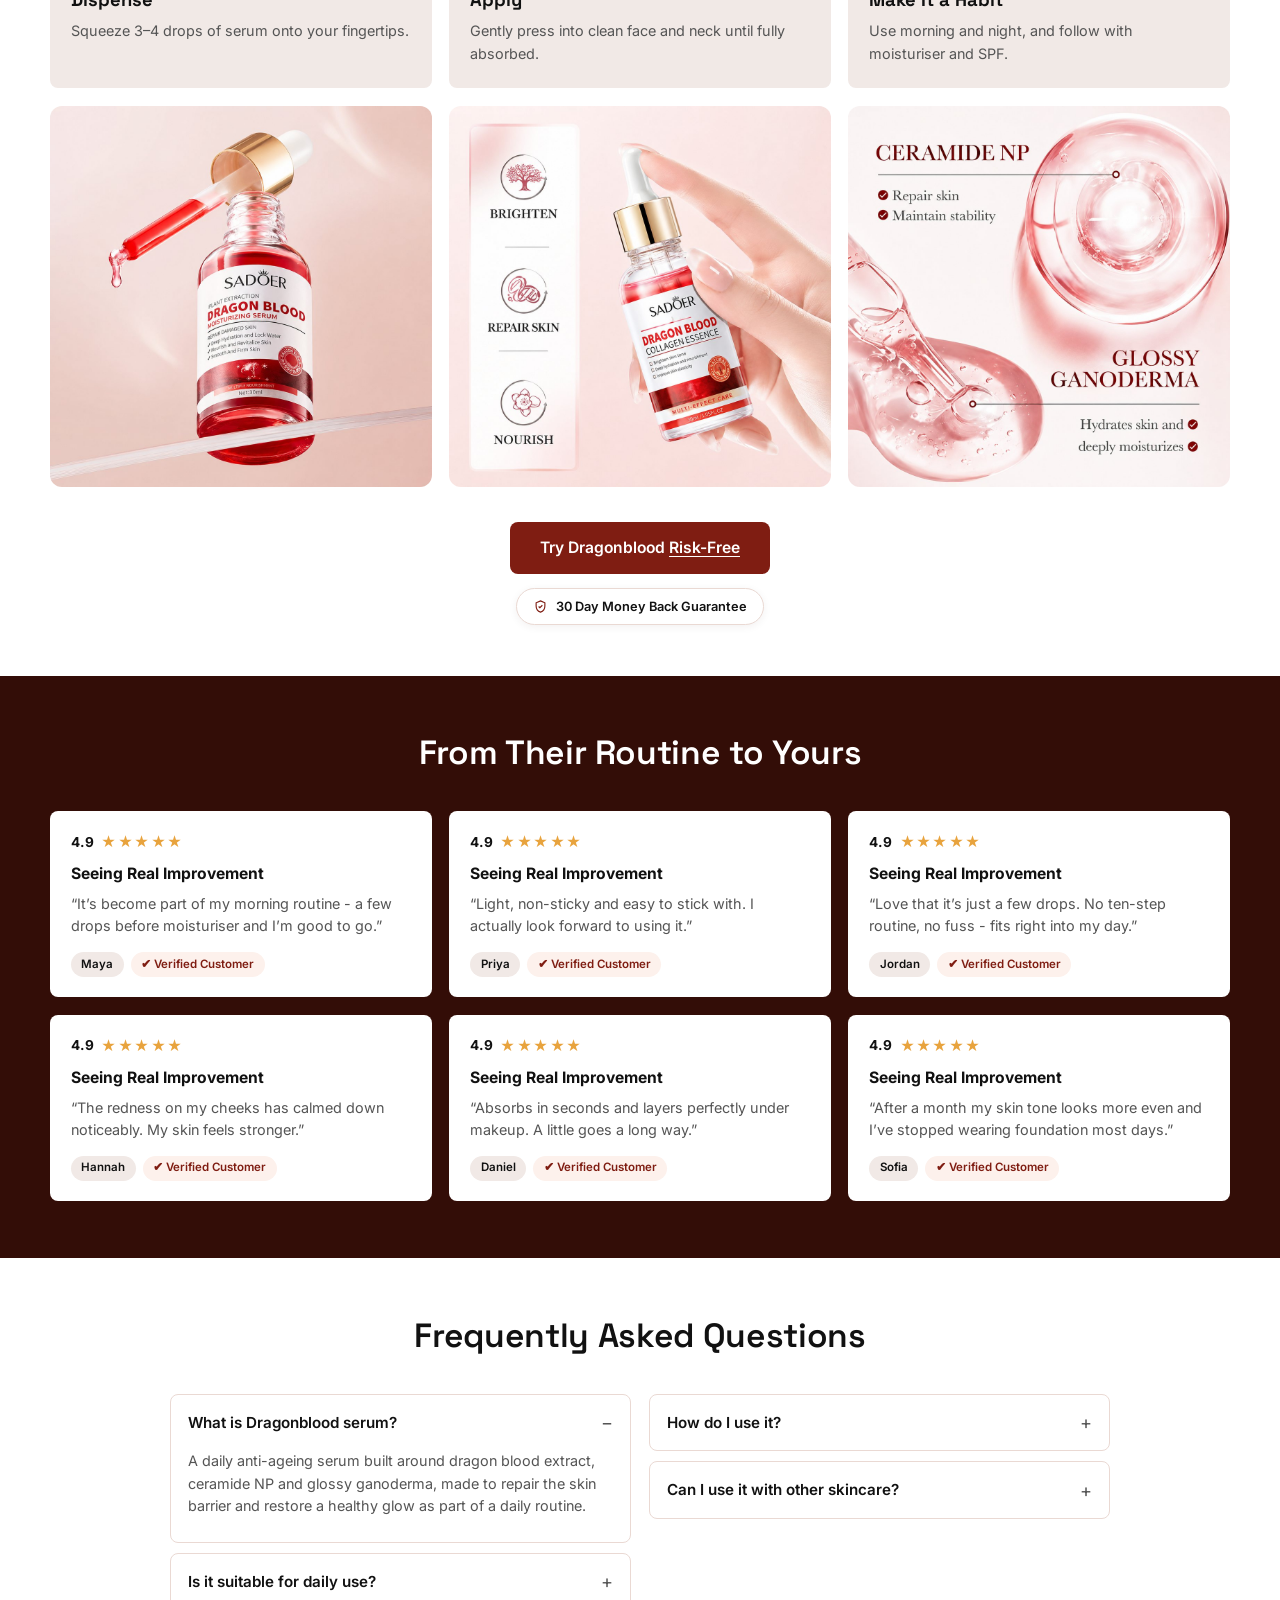
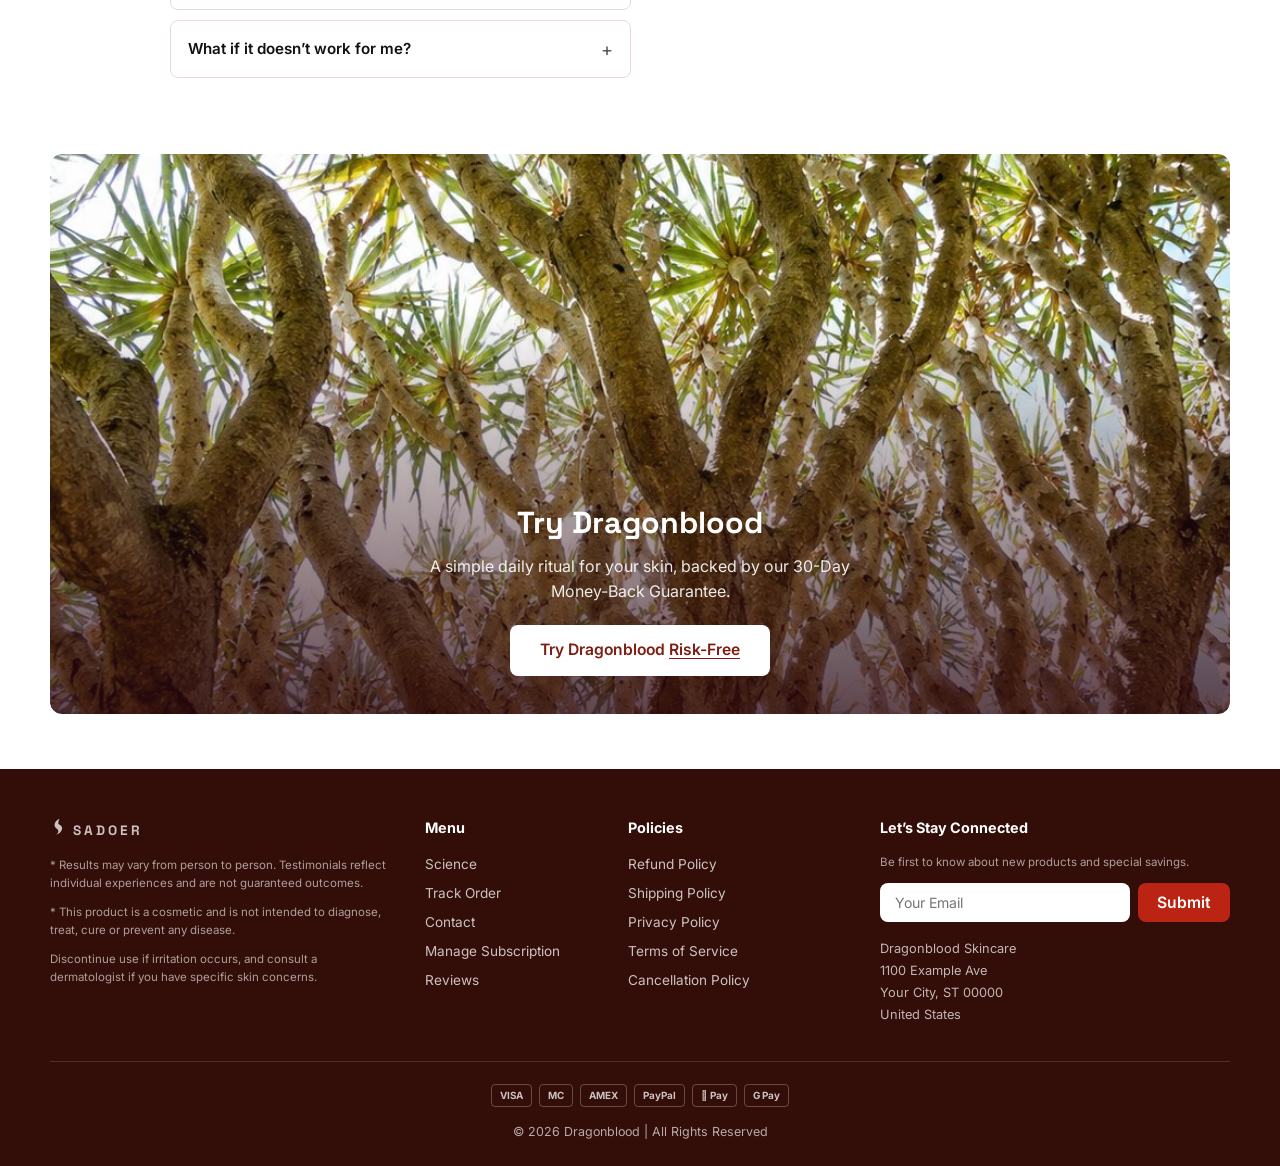
==== commit c2c99ea6: "Swap the home cover image for the new transparent product cutout The hero now uses the uploaded cove" ====
--- a/index.html
+++ b/index.html
@@ -66,7 +66,7 @@
             30 Day Money Back Guarantee
           </div>
         </div>
-        <img class="hero__product" src="assets/serum-dropper.jpg" alt="Dragonblood Anti-Ageing Serum with dropper" width="1100" height="1100">
+        <img class="hero__product" src="assets/hero-cover.webp" alt="Dragonblood Anti-Ageing Serum bottle with dropper" width="1100" height="1163">
       </div>
     </div>
   </section>
--- a/assets/theme.css
+++ b/assets/theme.css
@@ -255,14 +255,14 @@
   justify-content: center;
 }
 .hero__product {
-  width: min(620px, 100%);
+  width: min(440px, 78%);
   margin-top: 0.4rem;
+  margin-bottom: 1.6rem;
   display: block;
-  aspect-ratio: 1 / 0.92;
-  object-fit: cover;
-  object-position: 56% 42%;
-  -webkit-mask-image: radial-gradient(105% 105% at 50% 46%, #000 38%, transparent 86%);
-  mask-image: radial-gradient(105% 105% at 50% 46%, #000 38%, transparent 86%);
+  aspect-ratio: auto;
+  height: auto;
+  object-fit: contain;
+  filter: drop-shadow(0 22px 30px rgba(127, 29, 18, 0.22));
 }
 
 /* ---------- testimonial cards ---------- */
